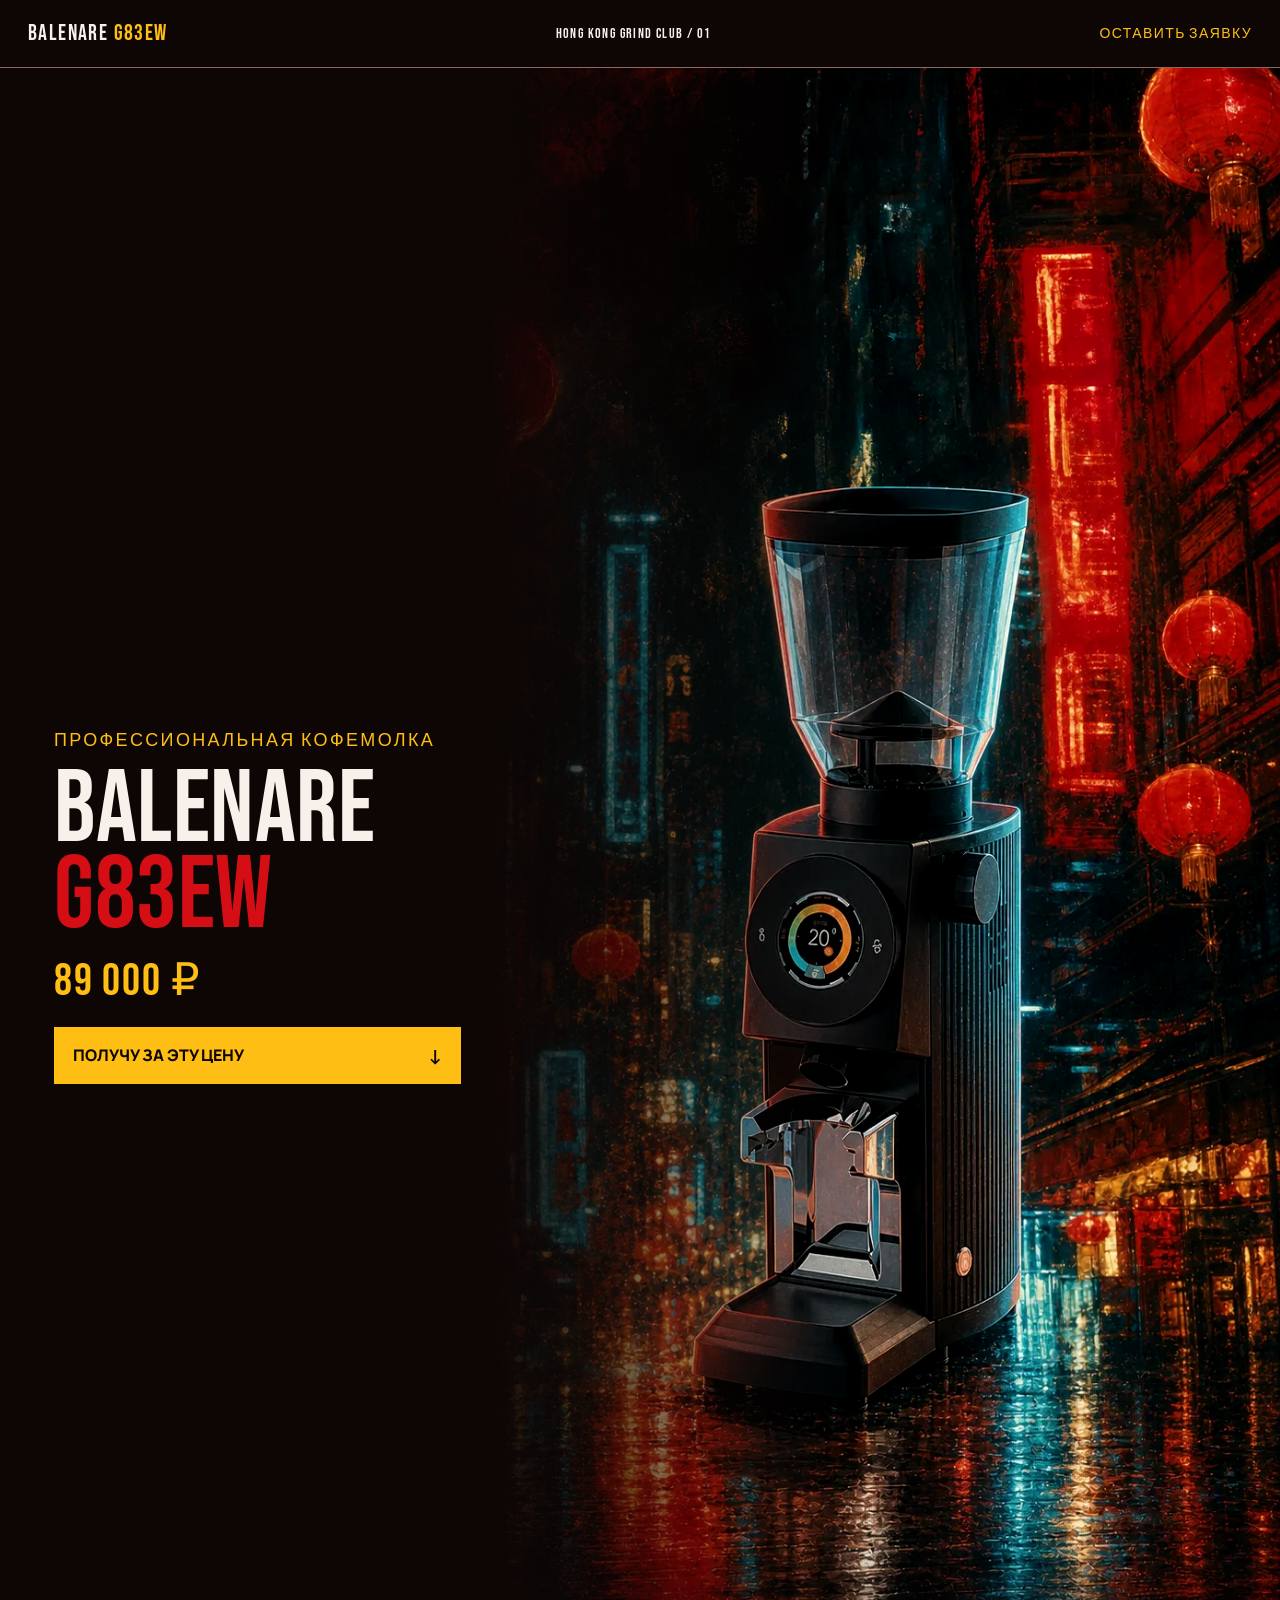
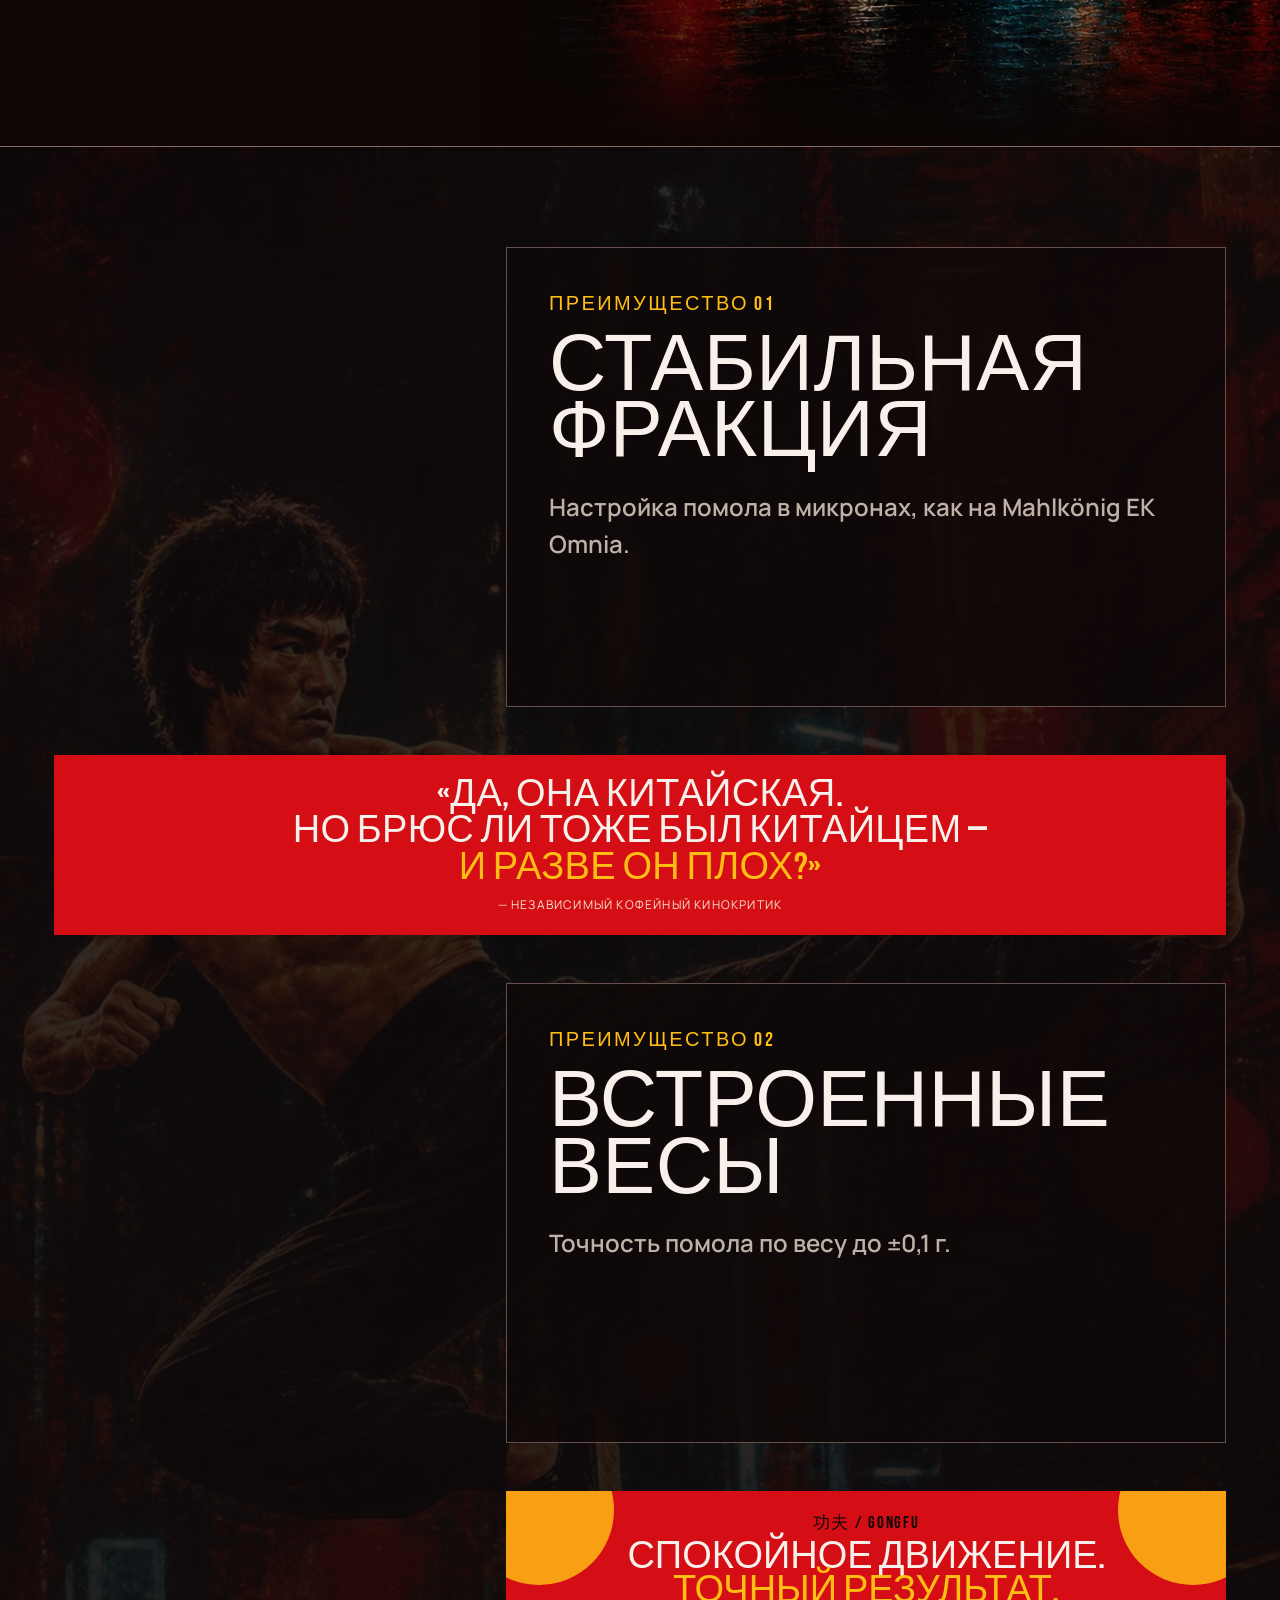
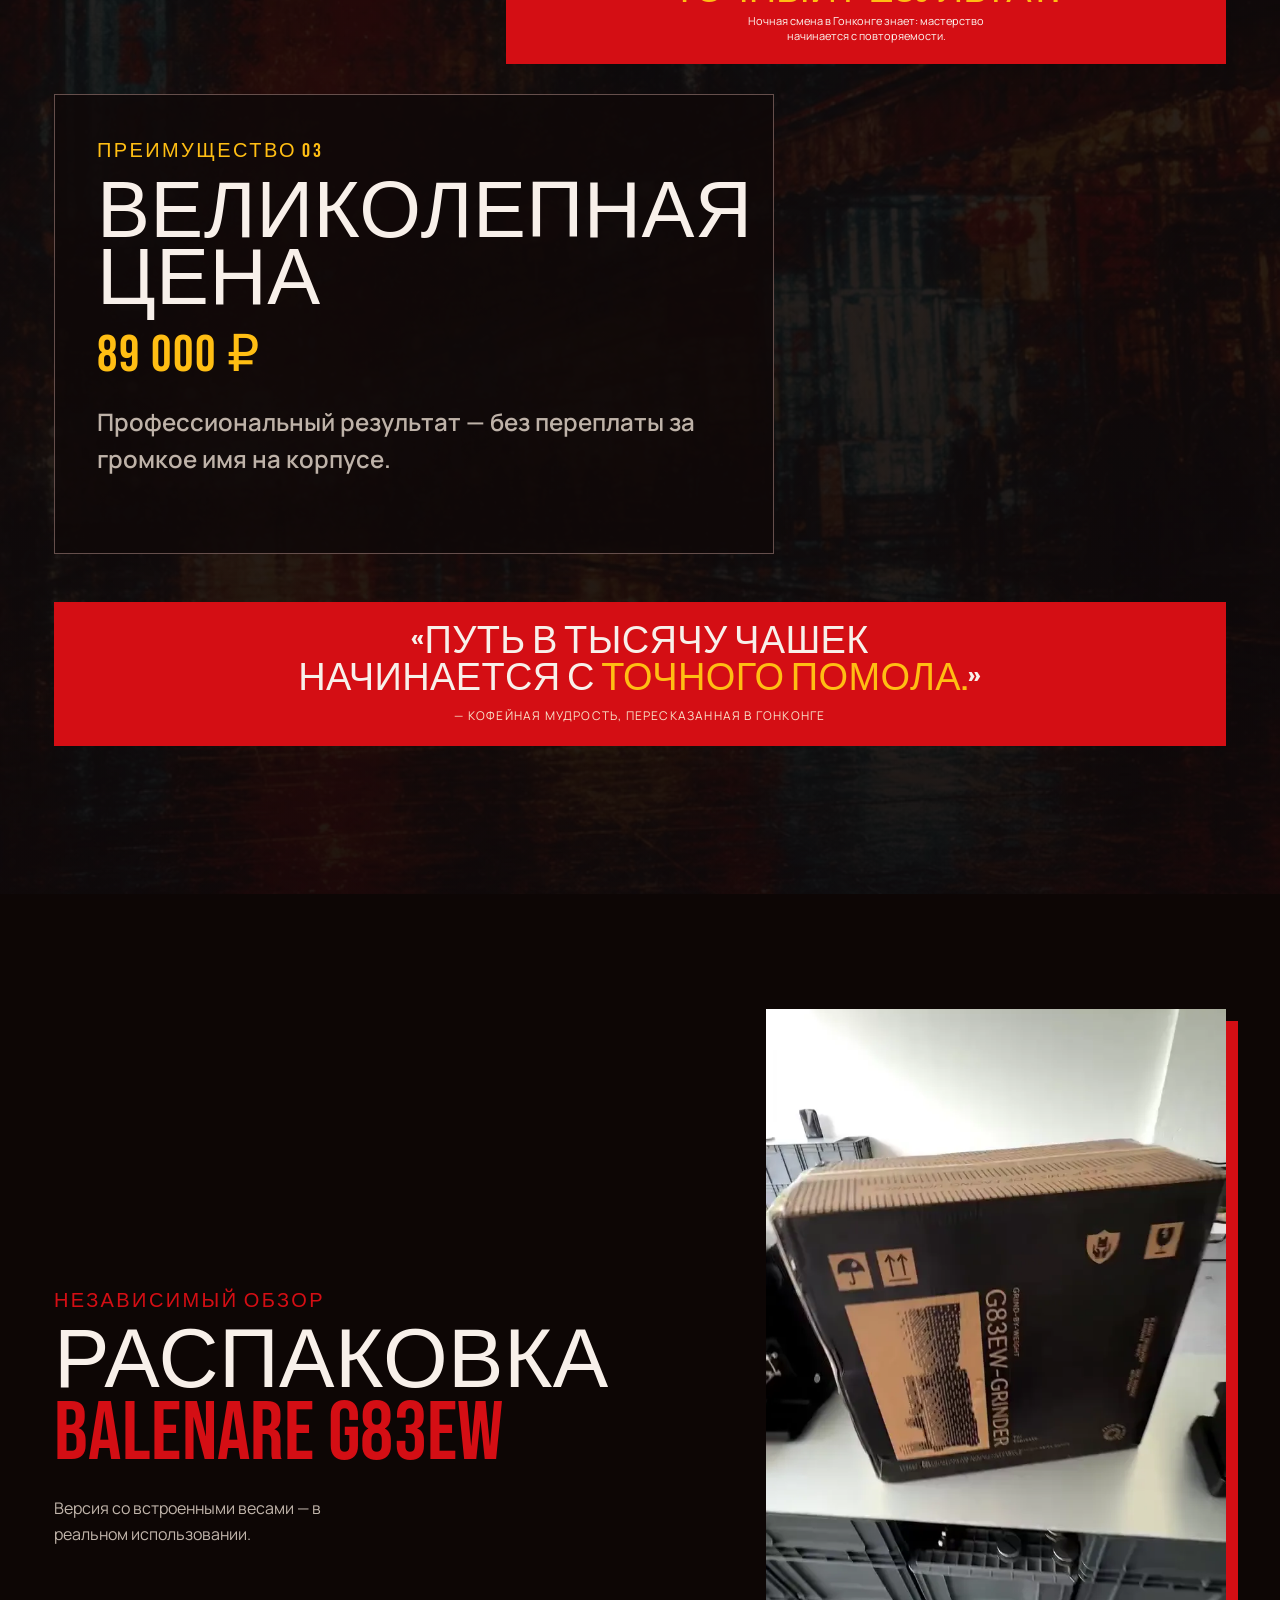
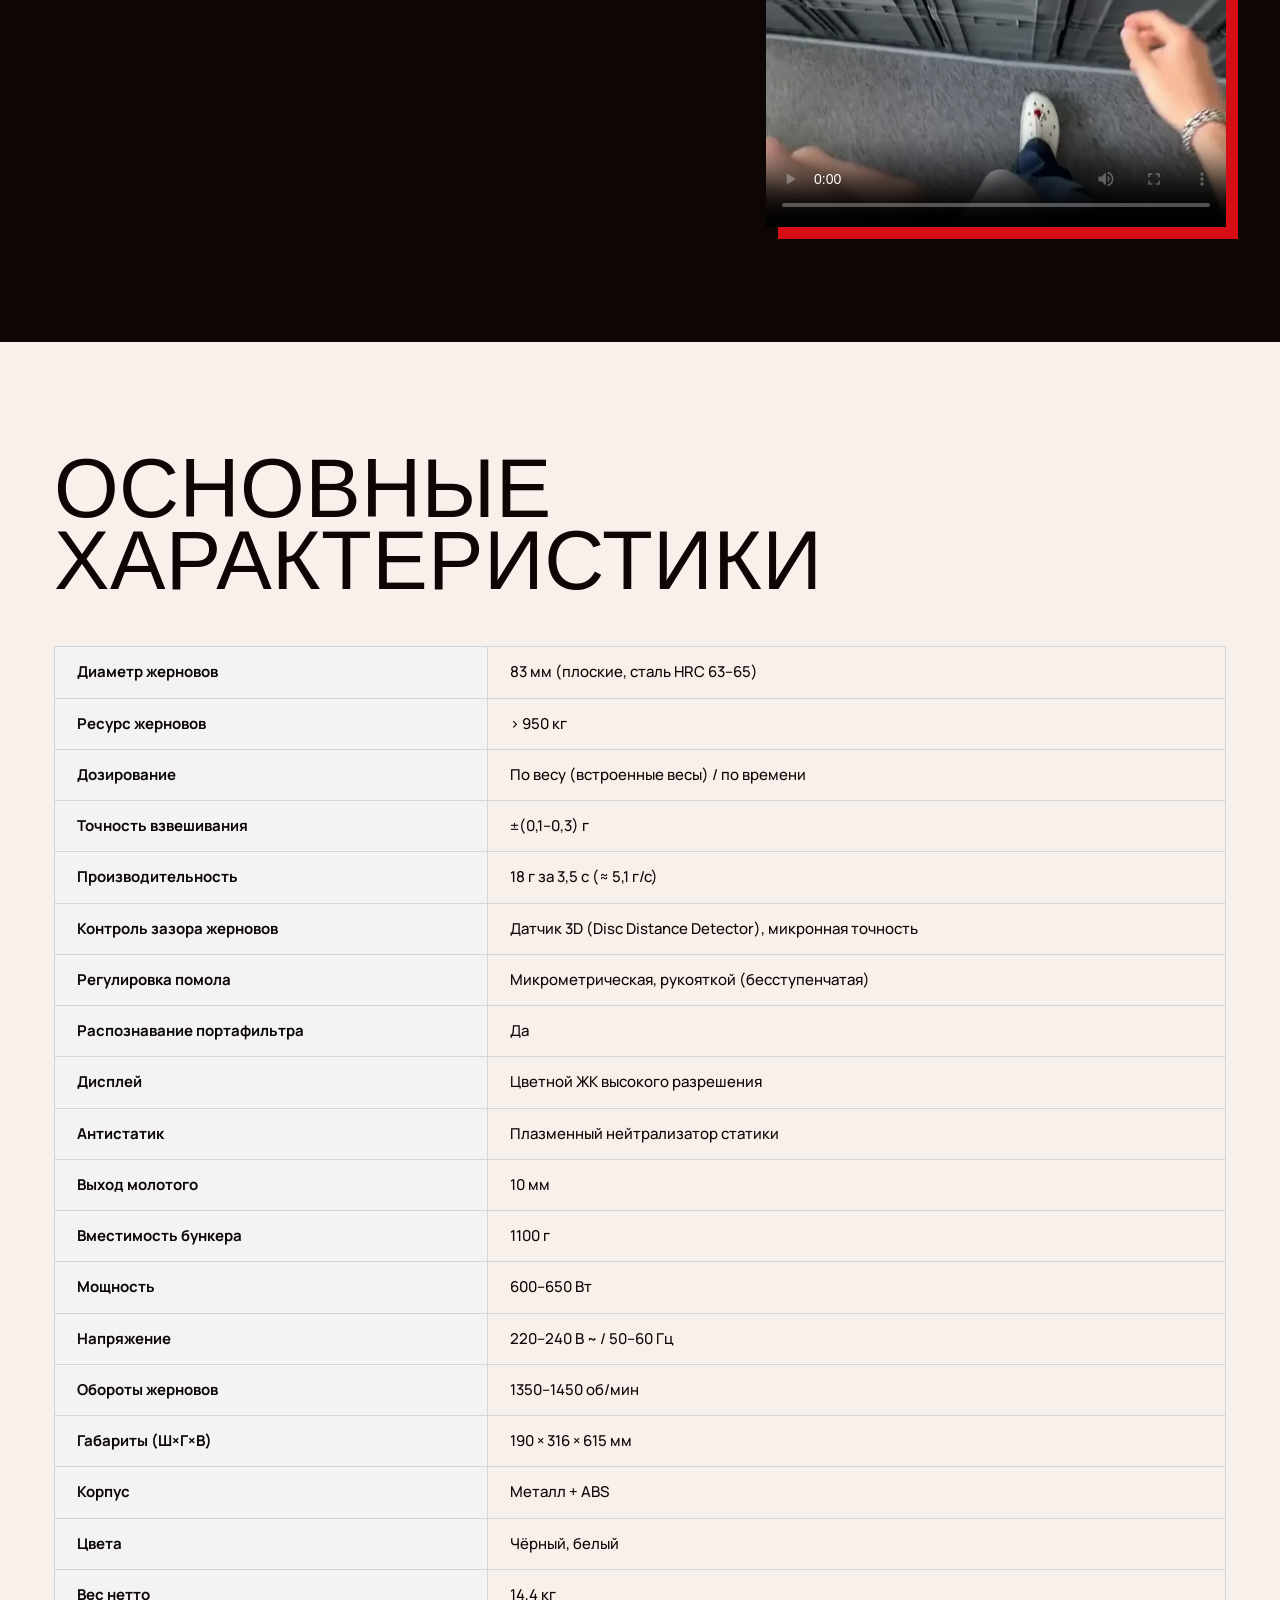
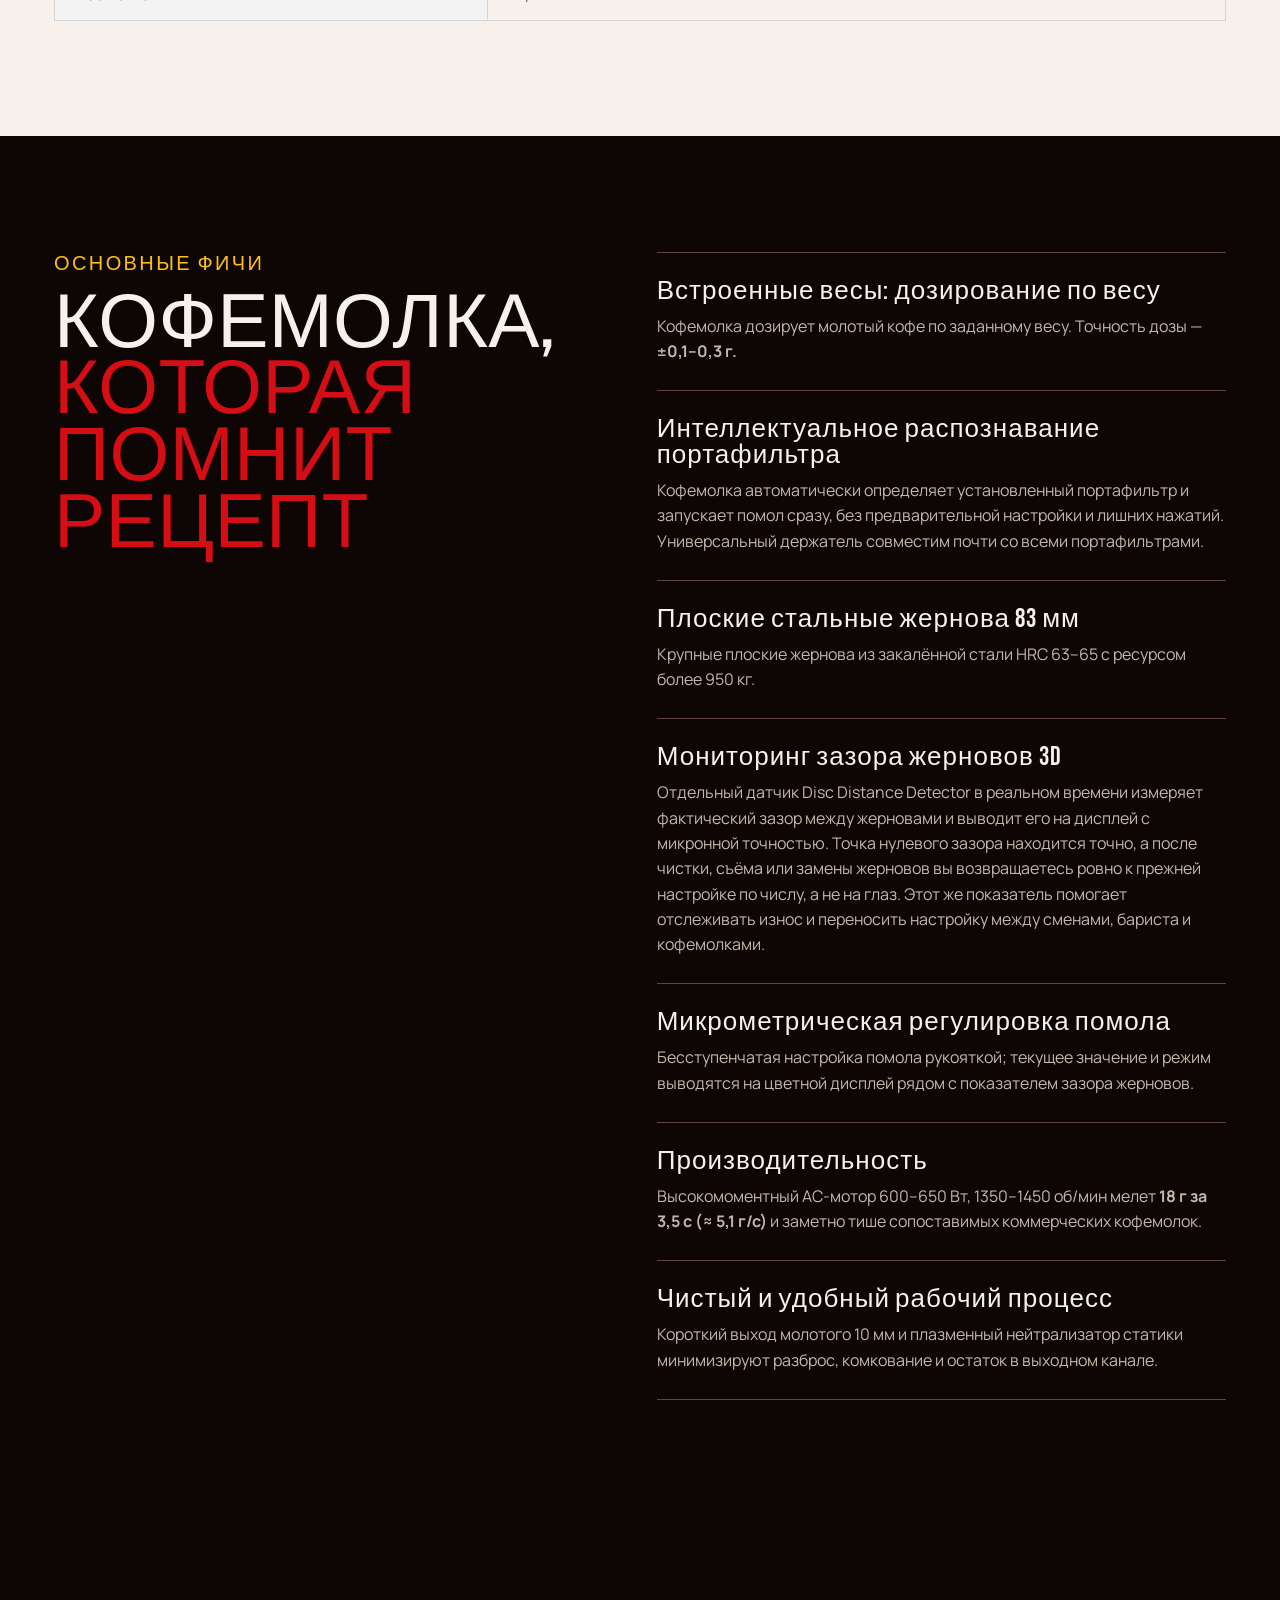
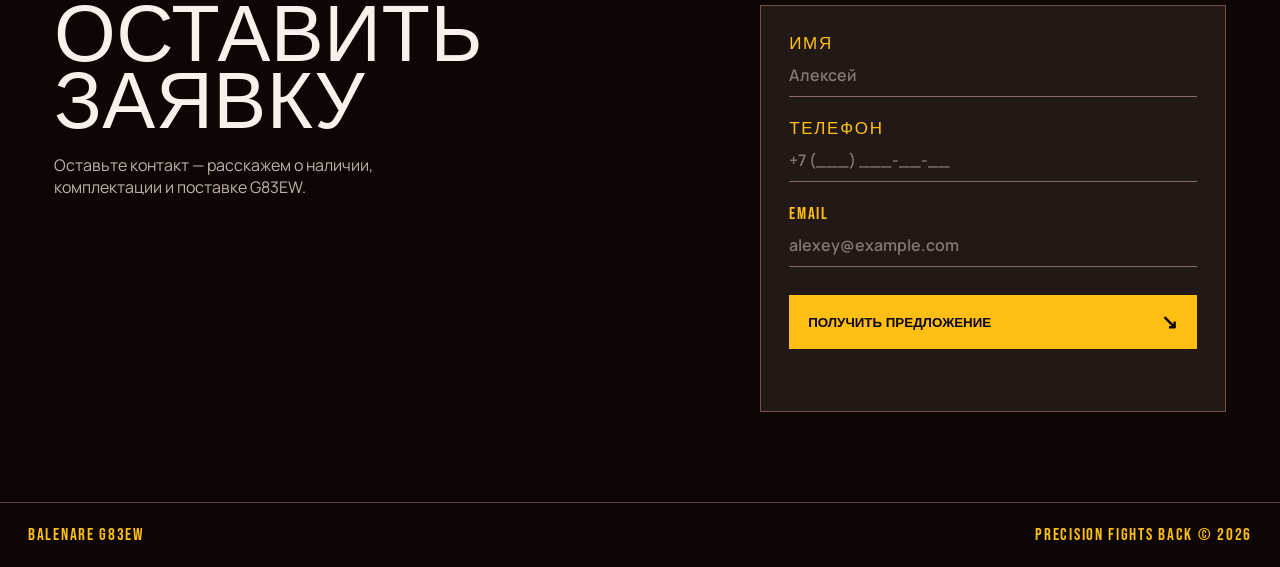
==== index.html @ 59c85901 "Move independent review after benefits" ====
<!doctype html>
<html lang="ru">
  <head>
    <meta charset="UTF-8" />
    <meta name="viewport" content="width=device-width, initial-scale=1.0" />
    <meta name="description" content="FUDOVA G83EW: ответ низкой стабильности помола." />
    <title>FUDOVA G83EW — удар по плохому помолу</title>
    <link rel="preconnect" href="https://omo-oss-image.thefastimg.com" />
    <link rel="stylesheet" href="style.css" />
  </head>
  <body>
    <header class="site-header"><a href="#top" class="logo">BALENARE <span>G83EW</span></a><span>HONG KONG GRIND CLUB / 01</span><a href="#request">ОСТАВИТЬ ЗАЯВКУ</a></header>

    <main id="top">
      <section class="hero">
        <div class="hero-text"><p>ПРОФЕССИОНАЛЬНАЯ КОФЕМОЛКА</p><h1>BALENARE<br /><i>G83EW</i></h1><p class="hero-price">89 000 ₽</p><a class="cta" href="#fight">ПОЛУЧУ ЗА ЭТУ ЦЕНУ <b>↓</b></a></div>
        <div class="hero-image"><img src="assets/hong-kong-grinder-hero-v2.webp" alt="Кофемолка BALENARE G83EW на неоновой улице Гонконга" /></div>
      </section>

      <section class="fight" id="fight" aria-label="Три причины заказать">
        <div class="fight-copy">
          <article class="target"><img class="slide-fighter" src="assets/bruce-kick-cutout.webp" alt="" /><span>ПРЕИМУЩЕСТВО 01</span><h2>СТАБИЛЬНАЯ<br />ФРАКЦИЯ</h2><p>Настройка помола в микронах, как на Mahlkönig EK Omnia.</p></article>
          <aside class="quote fight-quote"><p>«ДА, ОНА КИТАЙСКАЯ.<br />НО БРЮС ЛИ ТОЖЕ БЫЛ КИТАЙЦЕМ —<br /><i>И РАЗВЕ ОН ПЛОХ?»</i></p><span>— НЕЗАВИСИМЫЙ КОФЕЙНЫЙ КИНОКРИТИК</span></aside>
          <article class="target target-weight"><img class="slide-fighter" src="assets/bruce-kick-cutout.webp" alt="" /><span>ПРЕИМУЩЕСТВО 02</span><h2>ВСТРОЕННЫЕ<br />ВЕСЫ</h2><p>Точность помола по весу до ±0,1 г.</p></article>
          <section class="hongkong-interlude" aria-label="Гонконгская интерлюдия"><span>功夫 / GONGFU</span><p>СПОКОЙНОЕ ДВИЖЕНИЕ.<br /><i>ТОЧНЫЙ РЕЗУЛЬТАТ.</i></p><small>Ночная смена в Гонконге знает: мастерство начинается с повторяемости.</small></section>
          <article class="target target-price"><img class="slide-fighter" src="assets/bruce-kick-cutout.webp" alt="" /><span>ПРЕИМУЩЕСТВО 03</span><h2>ВЕЛИКОЛЕПНАЯ<br />ЦЕНА</h2><strong class="target-price-value">89 000 ₽</strong><p>Профессиональный результат — без переплаты за громкое имя на корпусе.</p></article>
          <aside class="quote fight-quote"><p>«ПУТЬ В ТЫСЯЧУ ЧАШЕК<br />НАЧИНАЕТСЯ С <i>ТОЧНОГО ПОМОЛА.</i>»</p><span>— КОФЕЙНАЯ МУДРОСТЬ, ПЕРЕСКАЗАННАЯ В ГОНКОНГЕ</span></aside>
        </div>
      </section>

      <section class="review" aria-label="Независимый обзор">
        <div class="review-copy"><p>НЕЗАВИСИМЫЙ ОБЗОР</p><h2>РАСПАКОВКА<br /><i>BALENARE G83EW</i></h2><span>Версия со встроенными весами — в реальном использовании.</span></div>
        <div class="review-video"><video controls playsinline preload="metadata" poster="assets/balenare-review-poster.webp"><source src="assets/balenare-g83ew-independent-review.mp4" type="video/mp4" />Ваш браузер не поддерживает видео.</video></div>
      </section>

      <section class="spec-gallery" id="specs" aria-label="Основные характеристики BALENARE G83EW">
        <div class="gallery-heading"><h2>ОСНОВНЫЕ ХАРАКТЕРИСТИКИ</h2></div>
        <table class="spec-table">
          <tbody>
            <tr><th>Диаметр жерновов</th><td>83 мм (плоские, сталь HRC 63–65)</td></tr>
            <tr><th>Ресурс жерновов</th><td>&gt; 950 кг</td></tr>
            <tr><th>Дозирование</th><td>По весу (встроенные весы) / по времени</td></tr>
            <tr><th>Точность взвешивания</th><td>±(0,1–0,3) г</td></tr>
            <tr><th>Производительность</th><td>18 г за 3,5 с (≈ 5,1 г/с)</td></tr>
            <tr><th>Контроль зазора жерновов</th><td>Датчик 3D (Disc Distance Detector), микронная точность</td></tr>
            <tr><th>Регулировка помола</th><td>Микрометрическая, рукояткой (бесступенчатая)</td></tr>
            <tr><th>Распознавание портафильтра</th><td>Да</td></tr>
            <tr><th>Дисплей</th><td>Цветной ЖК высокого разрешения</td></tr>
            <tr><th>Антистатик</th><td>Плазменный нейтрализатор статики</td></tr>
            <tr><th>Выход молотого</th><td>10 мм</td></tr>
            <tr><th>Вместимость бункера</th><td>1100 г</td></tr>
            <tr><th>Мощность</th><td>600–650 Вт</td></tr>
            <tr><th>Напряжение</th><td>220–240 В ~ / 50–60 Гц</td></tr>
            <tr><th>Обороты жерновов</th><td>1350–1450 об/мин</td></tr>
            <tr><th>Габариты (Ш×Г×В)</th><td>190 × 316 × 615 мм</td></tr>
            <tr><th>Корпус</th><td>Металл + ABS</td></tr>
            <tr><th>Цвета</th><td>Чёрный, белый</td></tr>
            <tr><th>Вес нетто</th><td>14,4 кг</td></tr>
          </tbody>
        </table>
      </section>

      <section class="features" aria-label="Основные фичи BALENARE G83EW">
        <div class="features-heading"><p>ОСНОВНЫЕ ФИЧИ</p><h2>КОФЕМОЛКА,<br /><i>КОТОРАЯ ПОМНИТ РЕЦЕПТ</i></h2></div>
        <div class="feature-list">
          <article><h3>Встроенные весы: дозирование по весу</h3><p>Кофемолка дозирует молотый кофе по заданному весу. Точность дозы — <b>±0,1–0,3 г.</b></p></article>
          <article><h3>Интеллектуальное распознавание портафильтра</h3><p>Кофемолка автоматически определяет установленный портафильтр и запускает помол сразу, без предварительной настройки и лишних нажатий. Универсальный держатель совместим почти со всеми портафильтрами.</p></article>
          <article><h3>Плоские стальные жернова 83 мм</h3><p>Крупные плоские жернова из закалённой стали HRC 63–65 с ресурсом более 950 кг.</p></article>
          <article><h3>Мониторинг зазора жерновов 3D</h3><p>Отдельный датчик Disc Distance Detector в реальном времени измеряет фактический зазор между жерновами и выводит его на дисплей с микронной точностью. Точка нулевого зазора находится точно, а после чистки, съёма или замены жерновов вы возвращаетесь ровно к прежней настройке по числу, а не на глаз. Этот же показатель помогает отслеживать износ и переносить настройку между сменами, бариста и кофемолками.</p></article>
          <article><h3>Микрометрическая регулировка помола</h3><p>Бесступенчатая настройка помола рукояткой; текущее значение и режим выводятся на цветной дисплей рядом с показателем зазора жерновов.</p></article>
          <article><h3>Производительность</h3><p>Высокомоментный AC-мотор 600–650 Вт, 1350–1450 об/мин мелет <b>18 г за 3,5 с (≈ 5,1 г/с)</b> и заметно тише сопоставимых коммерческих кофемолок.</p></article>
          <article><h3>Чистый и удобный рабочий процесс</h3><p>Короткий выход молотого 10 мм и плазменный нейтрализатор статики минимизируют разброс, комкование и остаток в выходном канале.</p></article>
        </div>
      </section>


      <section class="request" id="request"><div><h2>ОСТАВИТЬ<br />ЗАЯВКУ</h2><p>Оставьте контакт — расскажем о наличии, комплектации и поставке G83EW.</p></div><form id="lead-form"><label>ИМЯ<input name="name" autocomplete="name" required placeholder="Алексей" /></label><label>ТЕЛЕФОН<input name="phone" type="tel" autocomplete="tel" required placeholder="+7 (___) ___-__-__" /></label><label>EMAIL<input name="email" type="email" autocomplete="email" required placeholder="alexey@example.com" /></label><button class="cta" type="submit">ПОЛУЧИТЬ ПРЕДЛОЖЕНИЕ <b>↘</b></button><p class="form-status" aria-live="polite"></p></form></section>
    </main>
    <footer><span>BALENARE G83EW</span><span>PRECISION FIGHTS BACK © 2026</span></footer>
    <script src="script.js"></script>
  </body>
</html>
---- style.css ----
@import url('https://fonts.googleapis.com/css2?family=Bebas+Neue&family=Manrope:wght@400;500;600;700;800&display=swap');

:root { --ink:oklch(.13 .015 30); --red:oklch(.55 .22 28); --gold:oklch(.84 .17 83); --cyan:oklch(.78 .14 207); --paper:oklch(.96 .012 63); --muted:oklch(.43 .025 34); --max:1280px; } * { box-sizing:border-box; } html { scroll-behavior:smooth; } body { margin:0; overflow-x:clip; background:var(--ink); color:var(--paper); font-family:Manrope,Arial,sans-serif; } a { color:inherit; text-decoration:none; }.site-header { position:relative; z-index:5; max-width:var(--max); height:68px; margin:auto; padding:0 28px; display:flex; align-items:center; justify-content:space-between; border-bottom:1px solid oklch(.55 .04 30); font:14px "Bebas Neue",sans-serif; letter-spacing:.1em; }.logo { color:var(--paper); font-size:22px; }.logo span { color:var(--gold); }.site-header>a:last-child { color:var(--gold); }
.hero { max-width:var(--max); min-height:655px; margin:auto; display:grid; grid-template-columns:.78fr 1.22fr; border-bottom:1px solid oklch(.55 .04 30); }.hero-text { position:relative; z-index:2; padding:110px 25px 90px 54px; }.hero-text>p:first-child,.eyebrow { margin:0 0 17px; color:var(--gold); font:18px "Bebas Neue",sans-serif; letter-spacing:.13em; }.hero h1,.fight h2,.reveal h2,.request h2 { margin:0; font:clamp(60px,7vw,104px)/.84 "Bebas Neue",Impact,sans-serif; letter-spacing:.005em; text-wrap:balance; }.hero h1 i,.reveal h2 i { color:var(--red); font-style:normal; }.lead { max-width:39ch; margin:28px 0 35px; color:oklch(.85 .018 63); line-height:1.65; }.cta { display:inline-flex; align-items:center; justify-content:space-between; gap:20px; padding:14px 18px; border:1px solid var(--gold); background:var(--gold); color:var(--ink); font-weight:800; transition:transform .2s ease,background .2s ease; }.cta:hover { transform:translateY(-3px); background:var(--paper); }.cta b { font-size:20px; }.hero-image { position:relative; overflow:hidden; min-height:590px; }.hero-image:after { content:""; position:absolute; inset:0; background:linear-gradient(90deg,var(--ink),transparent 36%),linear-gradient(0deg,var(--ink),transparent 25%); pointer-events:none; }.hero-image img { width:100%; height:100%; object-fit:cover; object-position:center 28%; filter:saturate(.85) contrast(1.08); }.stamp { position:absolute; right:26px; bottom:27px; z-index:1; padding:9px 11px; border:1px solid var(--gold); color:var(--gold); font:21px/.9 "Bebas Neue",sans-serif; letter-spacing:.08em; }
.fight { position:relative; max-width:var(--max); margin:auto; min-height:3520px; background:var(--ink); }.fighter-stage { position:sticky; top:0; height:100vh; overflow:hidden; opacity:.52; }.fighter-stage:after { content:""; position:absolute; inset:0; background:linear-gradient(90deg,var(--ink) 0%,transparent 55%),linear-gradient(0deg,var(--ink),transparent 60%); }.fighter-stage img { width:100%; height:100%; object-fit:cover; object-position:center 21%; filter:saturate(.62) contrast(1.2); }.kick-overlay { position:fixed; z-index:9; inset:0; overflow:hidden; pointer-events:none; opacity:0; transition:opacity .08s linear; }.kick-overlay img { position:absolute; top:0; left:0; width:min(920px,82vw); height:auto; transform:translate3d(var(--kick-x,-150vw),var(--kick-y,-120px),0) rotate(-7deg); transform-origin:center; filter:drop-shadow(0 22px 17px rgb(0 0 0 / .45)); will-change:transform; }.fight-copy { position:absolute; z-index:2; top:0; left:0; right:0; padding:120px 54px; }.fight-copy>.eyebrow { margin-bottom:145px; }.target { width:min(670px,72%); min-height:620px; margin:0 0 190px auto; padding:31px 30px 34px; border:1px solid oklch(.6 .04 30 / .64); background:oklch(.13 .015 30 / .84); transition:opacity .22s ease,transform .36s cubic-bezier(.22,1,.36,1),filter .36s ease,border-color .2s ease,outline-color .2s ease; }.target:nth-of-type(3) { margin-left:0; margin-right:auto; }.target span { display:inline-block; margin-bottom:18px; color:var(--gold); font:20px "Bebas Neue",sans-serif; letter-spacing:.12em; }.target h2 { font-size:clamp(52px,6.2vw,86px); color:var(--paper); }.target p { max-width:43ch; margin:21px 0 0; color:oklch(.77 .02 63); line-height:1.55; }.target.active { border-color:var(--red); outline:3px solid var(--red); outline-offset:9px; }.target.hit { opacity:0; transform:translateX(42vw) rotate(8deg) scale(.9); filter:blur(4px); }.target:nth-of-type(3).hit { transform:translateX(-42vw) rotate(-8deg) scale(.9); }.target-price h2 { color:var(--red); }
.reveal { max-width:var(--max); min-height:700px; margin:auto; display:grid; grid-template-columns:1fr 1fr; background:var(--paper); color:var(--ink); }.reveal-copy { padding:100px 54px; }.reveal .eyebrow { color:var(--red); }.reveal h2 { font-size:clamp(60px,7vw,100px); }.reveal-copy>p:not(.eyebrow) { max-width:38ch; margin:26px 0; color:var(--muted); }.reveal dl { max-width:440px; margin:50px 0 0; }.reveal dl div { display:flex; justify-content:space-between; padding:12px 0; border-top:1px solid oklch(.65 .04 45); font:22px "Bebas Neue",sans-serif; letter-spacing:.06em; }.reveal dt { color:var(--muted); }.reveal dd { margin:0; }.grinder-reveal { position:relative; display:flex; align-items:center; justify-content:center; overflow:hidden; background:var(--cyan); }.grinder-reveal:before { content:""; position:absolute; width:78%; aspect-ratio:1; border-radius:50%; background:var(--red); }.grinder-reveal img { position:relative; width:85%; height:85%; object-fit:contain; mix-blend-mode:multiply; }.grinder-reveal span { position:absolute; right:25px; bottom:24px; color:var(--ink); font:18px "Bebas Neue",sans-serif; letter-spacing:.1em; }
.quote { max-width:var(--max); margin:auto; padding:125px 54px; background:var(--red); text-align:center; }.quote p { margin:0; font:clamp(35px,5vw,72px)/.96 "Bebas Neue",sans-serif; letter-spacing:.01em; }.quote i { color:var(--gold); font-style:normal; }.quote span { display:block; margin-top:25px; color:oklch(.93 .04 73); font-size:12px; letter-spacing:.1em; }.request { max-width:var(--max); margin:auto; padding:90px 54px; display:grid; grid-template-columns:1fr .75fr; gap:85px; background:var(--ink); }.request h2 { font-size:clamp(52px,6.2vw,88px); }.request>div>p:not(.eyebrow) { max-width:37ch; color:oklch(.77 .02 63); }.request form { align-self:center; padding:28px; background:oklch(.22 .018 30); border:1px solid oklch(.47 .05 30); }.request label { display:block; margin-bottom:22px; color:var(--gold); font:17px "Bebas Neue",sans-serif; letter-spacing:.1em; }.request input { display:block; width:100%; padding:10px 0; border:0; border-bottom:1px solid oklch(.55 .04 30); outline:0; background:transparent; color:var(--paper); font:600 16px Manrope,sans-serif; }.request input::placeholder { color:oklch(.58 .02 60); }.request .cta { width:100%; margin-top:6px; }.form-status { min-height:1.5em; margin:14px 0 0; color:var(--paper); font-size:13px; } footer { max-width:var(--max); margin:auto; padding:22px 28px; display:flex; justify-content:space-between; background:var(--ink); color:var(--gold); border-top:1px solid oklch(.4 .04 30); font:17px "Bebas Neue",sans-serif; letter-spacing:.1em; }
@media (max-width:760px) { .site-header { height:56px; padding:0 18px; font-size:12px; }.site-header span:not(.logo span) { display:none; }.logo { font-size:19px; }.hero,.reveal,.request { grid-template-columns:1fr; }.hero-text { padding:64px 24px 44px; }.hero h1 { font-size:clamp(58px,16vw,76px); }.hero-image { min-height:390px; }.fighter-stage { position:absolute; inset:0; height:100%; }.fight { min-height:3000px; }.fight-copy { padding:68px 20px; }.fight-copy>.eyebrow { margin-bottom:62px; font-size:16px; }.target,.target:nth-of-type(3) { width:100%; min-height:68svh; margin:0 0 185px; padding:28px 20px 34px; }.target h2 { font-size:clamp(46px,14vw,66px); line-height:.87; }.target p { max-width:30ch; font-size:14px; }.target.active { outline-width:2px; outline-offset:6px; }.target.hit,.target:nth-of-type(3).hit { transform:translateX(115vw) rotate(8deg); }.kick-overlay img { width:150vw; }.reveal-copy,.request { padding:70px 24px; }.grinder-reveal { min-height:460px; }.quote { padding:80px 24px; }.request { gap:40px; } footer { flex-direction:column; gap:8px; } } @media (prefers-reduced-motion:reduce) { html { scroll-behavior:auto; }.kick-overlay { display:none; }.target { transition:none; }.target.hit,.target:nth-of-type(3).hit { opacity:1; transform:none; filter:none; } }
html, body { overflow-x:clip; }
.fight { overflow-x:clip; }
.fight { min-height:0; height:auto; padding:100px 54px; background:linear-gradient(rgb(15 8 9 / .82),rgb(15 8 9 / .92)),url('assets/hong-kong-kick.webp') center/cover; }
.fight-scene,.fighter-stage,.kick-overlay { display:none; }
.fight .fight-copy { position:static; padding:0; }
.fight .fight-copy>.eyebrow { margin:0 0 62px; }
.fight .target,.fight .target:nth-of-type(3) { position:relative; width:min(720px,100%); min-height:460px; margin:0 0 48px auto; padding:44px 42px; overflow:hidden; transform:none; opacity:1; filter:none; background:rgb(15 8 9 / .88); }
.fight .target:nth-of-type(3) { margin-right:auto; margin-left:0; }
.fight-quote { margin:0 0 48px; }
.fight .quote.fight-quote { padding:22px 36px; }
.fight .quote.fight-quote p { font-size:clamp(26px,3vw,38px); }
.fight .quote.fight-quote span { margin-top:10px; }
.slide-fighter { position:absolute; z-index:0; right:3%; bottom:-12%; width:min(560px,66vw); filter:drop-shadow(0 18px 12px rgb(0 0 0 / .45)); transform:translateY(var(--flight-y,0)) rotate(83deg); pointer-events:none; will-change:transform; }
.hongkong-interlude { position:relative; overflow:hidden; width:min(720px,100%); margin:0 0 30px auto; padding:20px 32px; background:var(--red); text-align:center; }.hongkong-interlude:before,.hongkong-interlude:after { content:""; position:absolute; top:-56px; width:150px; aspect-ratio:1; border-radius:50%; background:var(--gold); opacity:.82; }.hongkong-interlude:before { left:-42px; }.hongkong-interlude:after { right:-42px; }.hongkong-interlude span,.hongkong-interlude p,.hongkong-interlude small { position:relative; z-index:1; }.hongkong-interlude span { color:var(--ink); font:17px "Bebas Neue",sans-serif; letter-spacing:.1em; }.hongkong-interlude p { margin:6px 0; font:clamp(28px,3vw,38px)/.9 "Bebas Neue",sans-serif; }.hongkong-interlude i { color:var(--gold); font-style:normal; }.hongkong-interlude small { display:block; max-width:38ch; margin:auto; color:oklch(.98 .01 70); line-height:1.35; font-size:11px; }
.target>*:not(.slide-fighter) { position:relative; z-index:1; }
.target h2,.target p,.target span { transition:transform .18s ease,filter .18s ease; }
.fight .target p { font-size:24px; font-weight:600; }
.target-price-value { display:block; margin-top:16px; color:var(--gold); font:clamp(34px,4vw,54px)/1 "Bebas Neue",sans-serif; letter-spacing:.04em; }
.target-price h2 { color:var(--paper); }
/* One pinned fight scene keeps the phrase and the kick on the same screen. */
.fight { min-height:0; height:420vh; }
.fight-scene { position:sticky; top:0; height:100svh; overflow:hidden; }
.fight-scene .fighter-stage { position:absolute; inset:0; height:100%; }
.fight-scene .fight-copy { position:absolute; inset:0; z-index:2; padding:0 54px; }
.fight-scene .fight-copy>.eyebrow { position:absolute; top:12svh; left:54px; margin:0; }
.fight-scene .target,
.fight-scene .target:nth-of-type(3) { position:absolute; top:50%; right:54px; width:min(670px,72%); min-height:0; margin:0; transform:translate3d(var(--target-x,0),-50%,0); opacity:var(--target-opacity,0); filter:none; pointer-events:none; transition:opacity .08s linear,border-color .12s linear,outline-color .12s linear; will-change:transform; }
.fight-scene .target:nth-of-type(3) { right:auto; left:54px; }
.fight-scene .target.current { pointer-events:auto; }
.fight-scene .target.hit,
.fight-scene .target:nth-of-type(3).hit { transform:translate3d(var(--target-x,0),-50%,0); filter:none; }
@media (max-width:760px) {
  .fight { padding:72px 20px; background-position:center; }
  .fight .fight-copy>.eyebrow { margin-bottom:38px; }
  .fight .target,.fight .target:nth-of-type(3) { width:100%; min-height:440px; margin-bottom:30px; padding:30px 22px; }
  .slide-fighter { right:-6%; bottom:-8%; width:106vw; }
  .hongkong-interlude { width:100%; margin-bottom:22px; padding:18px 18px; }
  .fight .quote.fight-quote { padding:18px 18px; }
  .fight .quote.fight-quote p { font-size:clamp(24px,7vw,30px); }
  .fight .target p { font-size:18px; }
  .target-price-value { margin-top:12px; font-size:38px; }
  .fight .target-weight p { max-width:none; white-space:nowrap; font-size:16px; letter-spacing:-.06em; }
  .target-price h2 { font-size:clamp(40px,12vw,56px); }
  .target,
  .target:nth-of-type(3) {
    display:flex;
    flex-direction:column;
    justify-content:center;
    min-height:82svh;
  }

  .fight { height:400svh; }
  .fight-scene .fight-copy { padding:0 20px; }
  .fight-scene .fight-copy>.eyebrow { top:8svh; left:20px; }
  .fight-scene .target,
  .fight-scene .target:nth-of-type(3) { top:50%; right:20px; left:20px; width:auto; min-height:68svh; }

  .target.hit,
  .target:nth-of-type(3).hit {
    transition-duration:.12s;
  }

}
.fight { height:auto; }
@media (max-width:760px) { .fight { height:auto; } }

/* Compact product-first hero and specification gallery. */
.hero {
  min-height:calc(100svh - 68px);
  grid-template-columns:minmax(340px,.76fr) minmax(0,1.24fr);
}
.hero-text {
  display:flex;
  min-height:calc(100svh - 68px);
  flex-direction:column;
  justify-content:center;
  padding-block:72px;
}
.hero h1 { font-size:clamp(74px,8vw,110px); }
.hero h1 { color:var(--paper); }
.hero h1 i { color:var(--red); }
.hero-price { margin:20px 0 22px; color:var(--gold); font:clamp(32px,3.5vw,52px)/1 "Bebas Neue",sans-serif; letter-spacing:.04em; }
.hero-image { min-height:0; }
.hero-image:after { background:linear-gradient(90deg,var(--ink),transparent 46%),linear-gradient(0deg,var(--ink),transparent 12%); }

.spec-gallery {
  max-width:var(--max);
  margin:auto;
  padding:clamp(68px,9vw,130px) 54px;
  background:var(--paper);
  color:var(--ink);
}
.gallery-heading { display:flex; align-items:end; justify-content:space-between; gap:28px; margin-bottom:46px; }
.gallery-heading p,.review-copy>p { margin:0 0 14px; color:var(--red); font:20px "Bebas Neue",sans-serif; letter-spacing:.12em; }
.gallery-heading h2,.review h2 { margin:0; font:clamp(52px,6.5vw,94px)/.86 "Bebas Neue",Impact,sans-serif; letter-spacing:.005em; text-wrap:balance; }
.gallery-heading h2 i,.review h2 i { color:var(--red); font-style:normal; }
.spec-table { width:100%; border-collapse:collapse; color:var(--ink); font-size:15px; text-align:left; }
.spec-table th,.spec-table td { padding:15px 22px; border:1px solid #d5d5d5; vertical-align:top; line-height:1.35; }
.spec-table th { width:37%; background:#f3f3f3; font-weight:700; }
.spec-table td { font-weight:500; }

.features { max-width:var(--max); margin:auto; padding:clamp(70px,9vw,130px) 54px; display:grid; grid-template-columns:.7fr 1.3fr; gap:clamp(36px,8vw,120px); background:var(--ink); color:var(--paper); }
.features-heading>p { margin:0 0 15px; color:var(--gold); font:20px "Bebas Neue",sans-serif; letter-spacing:.12em; }
.features-heading h2 { margin:0; font:clamp(52px,6vw,88px)/.87 "Bebas Neue",Impact,sans-serif; letter-spacing:.005em; text-wrap:balance; }
.features-heading i { color:var(--red); font-style:normal; }
.feature-list { display:grid; gap:0; border-top:1px solid oklch(.42 .04 30); }
.feature-list article { padding:26px 0; border-bottom:1px solid oklch(.42 .04 30); }
.feature-list h3 { margin:0 0 9px; font:26px/1 "Bebas Neue",sans-serif; letter-spacing:.04em; }
.feature-list p { max-width:64ch; margin:0; color:oklch(.79 .02 63); line-height:1.58; }

.review { max-width:var(--max); margin:auto; padding:clamp(68px,9vw,130px) 54px; display:grid; grid-template-columns:.82fr 1.18fr; gap:clamp(34px,7vw,100px); align-items:center; background:var(--ink); }
.review-copy span { display:block; max-width:30ch; margin-top:26px; color:oklch(.78 .02 63); line-height:1.6; }
.review-video { width:min(100%,460px); justify-self:end; overflow:hidden; background:#000; box-shadow:12px 12px 0 var(--red); }
.review-video video { display:block; width:100%; aspect-ratio:9/16; background:#000; }

@media (max-width:760px) {
  .hero { position:relative; display:block; min-height:calc(100svh - 56px); }
  .hero-image { position:absolute; inset:0; min-height:0; }
  .hero-image img { object-position:62% center; }
  .hero-image:after { background:linear-gradient(90deg,rgb(15 8 9 / .95) 0%,rgb(15 8 9 / .66) 45%,transparent 100%),linear-gradient(0deg,rgb(15 8 9 / .92) 0%,transparent 52%); }
  .hero-text { position:relative; z-index:1; min-height:calc(100svh - 56px); padding:0 24px 56px; justify-content:flex-end; }
  .hero h1 { font-size:clamp(62px,17vw,82px); line-height:.87; }
  .hero-text>p:first-child { margin-bottom:12px; font-size:16px; }
  .spec-gallery,.review { padding:72px 20px; }
  .gallery-heading { display:block; margin-bottom:30px; }
  .gallery-heading h2 { font-size:clamp(46px,13vw,64px); }
  .spec-table { font-size:14px; }
  .spec-table,.spec-table tbody,.spec-table tr,.spec-table th,.spec-table td { display:block; width:100%; }
  .spec-table tr { border:1px solid #d5d5d5; border-bottom:0; }
  .spec-table tr:last-child { border-bottom:1px solid #d5d5d5; }
  .spec-table th,.spec-table td { border:0; padding:11px 14px; }
  .spec-table th { background:#eeeeee; }
  .spec-table td { font-weight:600; }
  .review { grid-template-columns:1fr; gap:38px; }
  .review-video { width:min(100%,390px); justify-self:center; box-shadow:8px 8px 0 var(--red); }
  .features { grid-template-columns:1fr; gap:42px; padding:72px 20px; }
  .features-heading h2 { font-size:clamp(48px,13vw,66px); }
  .feature-list article { padding:22px 0; }
  .feature-list h3 { font-size:24px; }
}

@media (prefers-reduced-motion:reduce) {
  .slide-fighter { transition:none; }
}
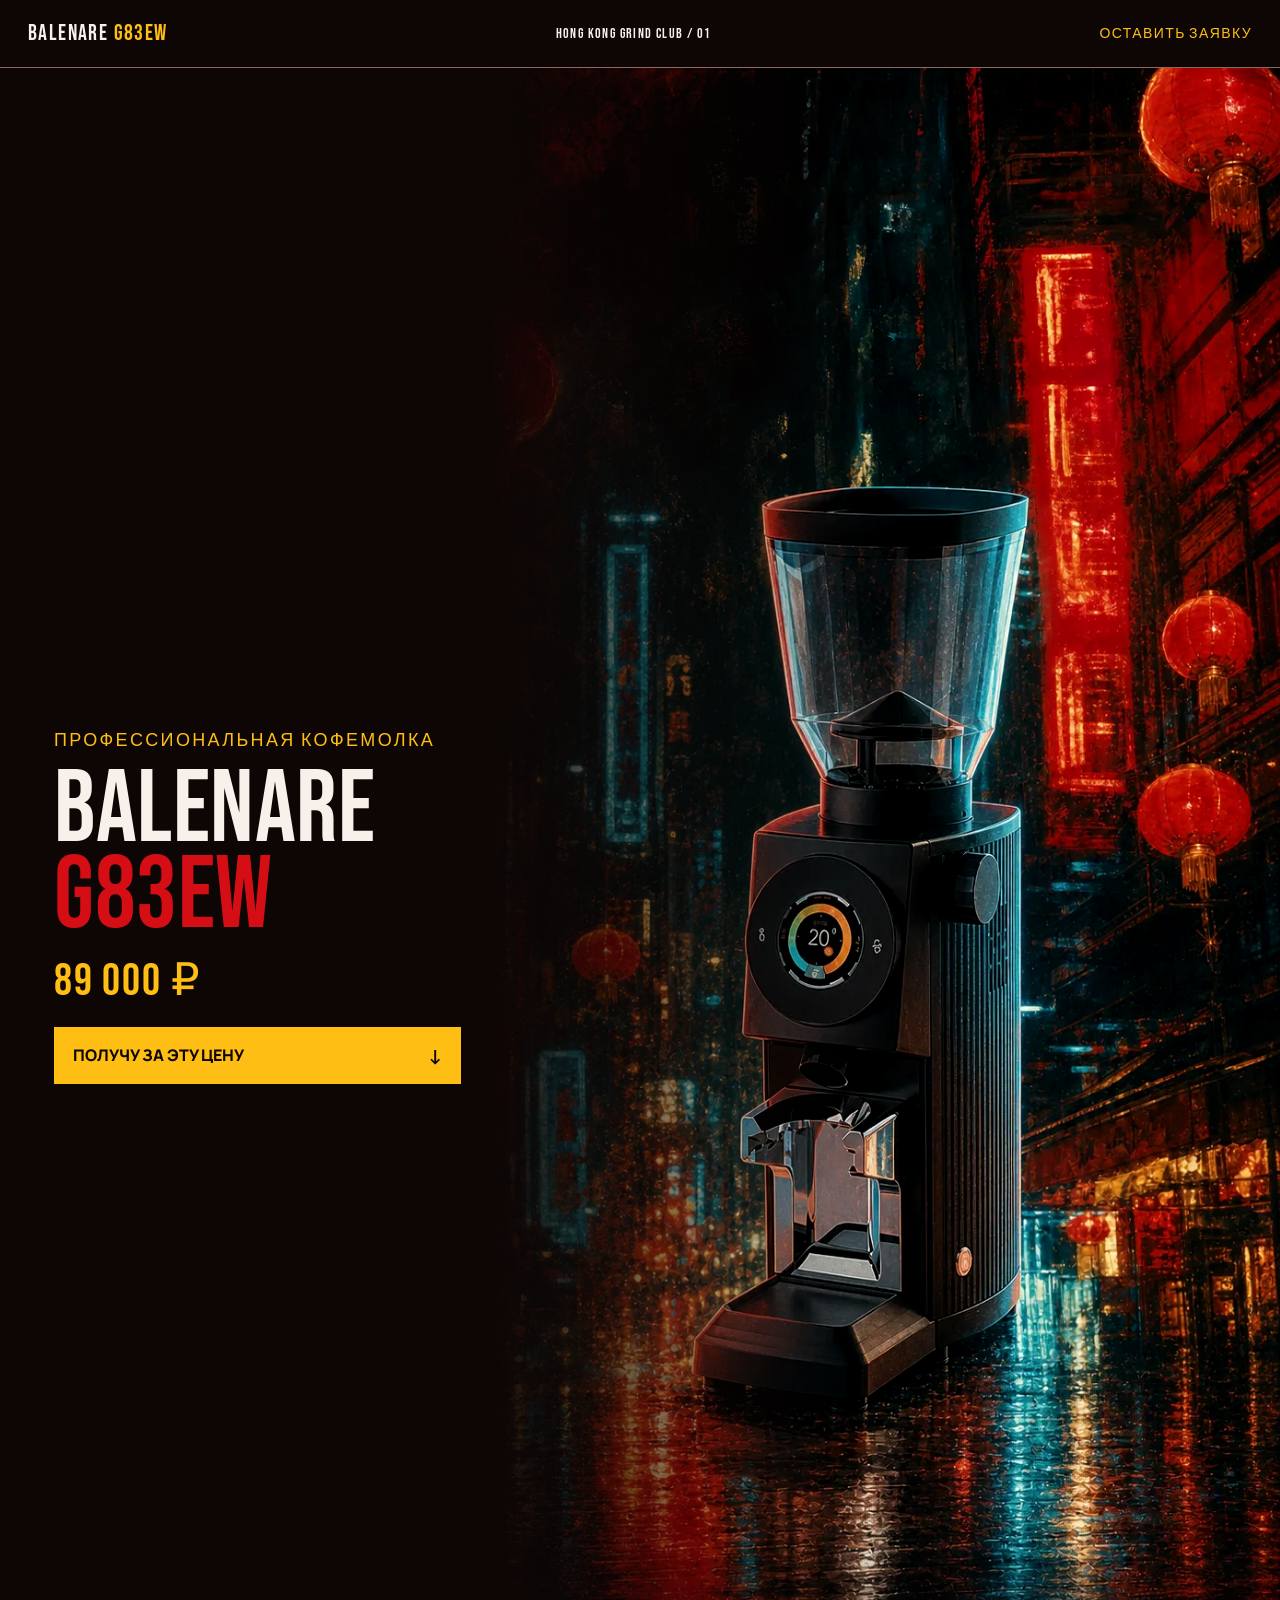
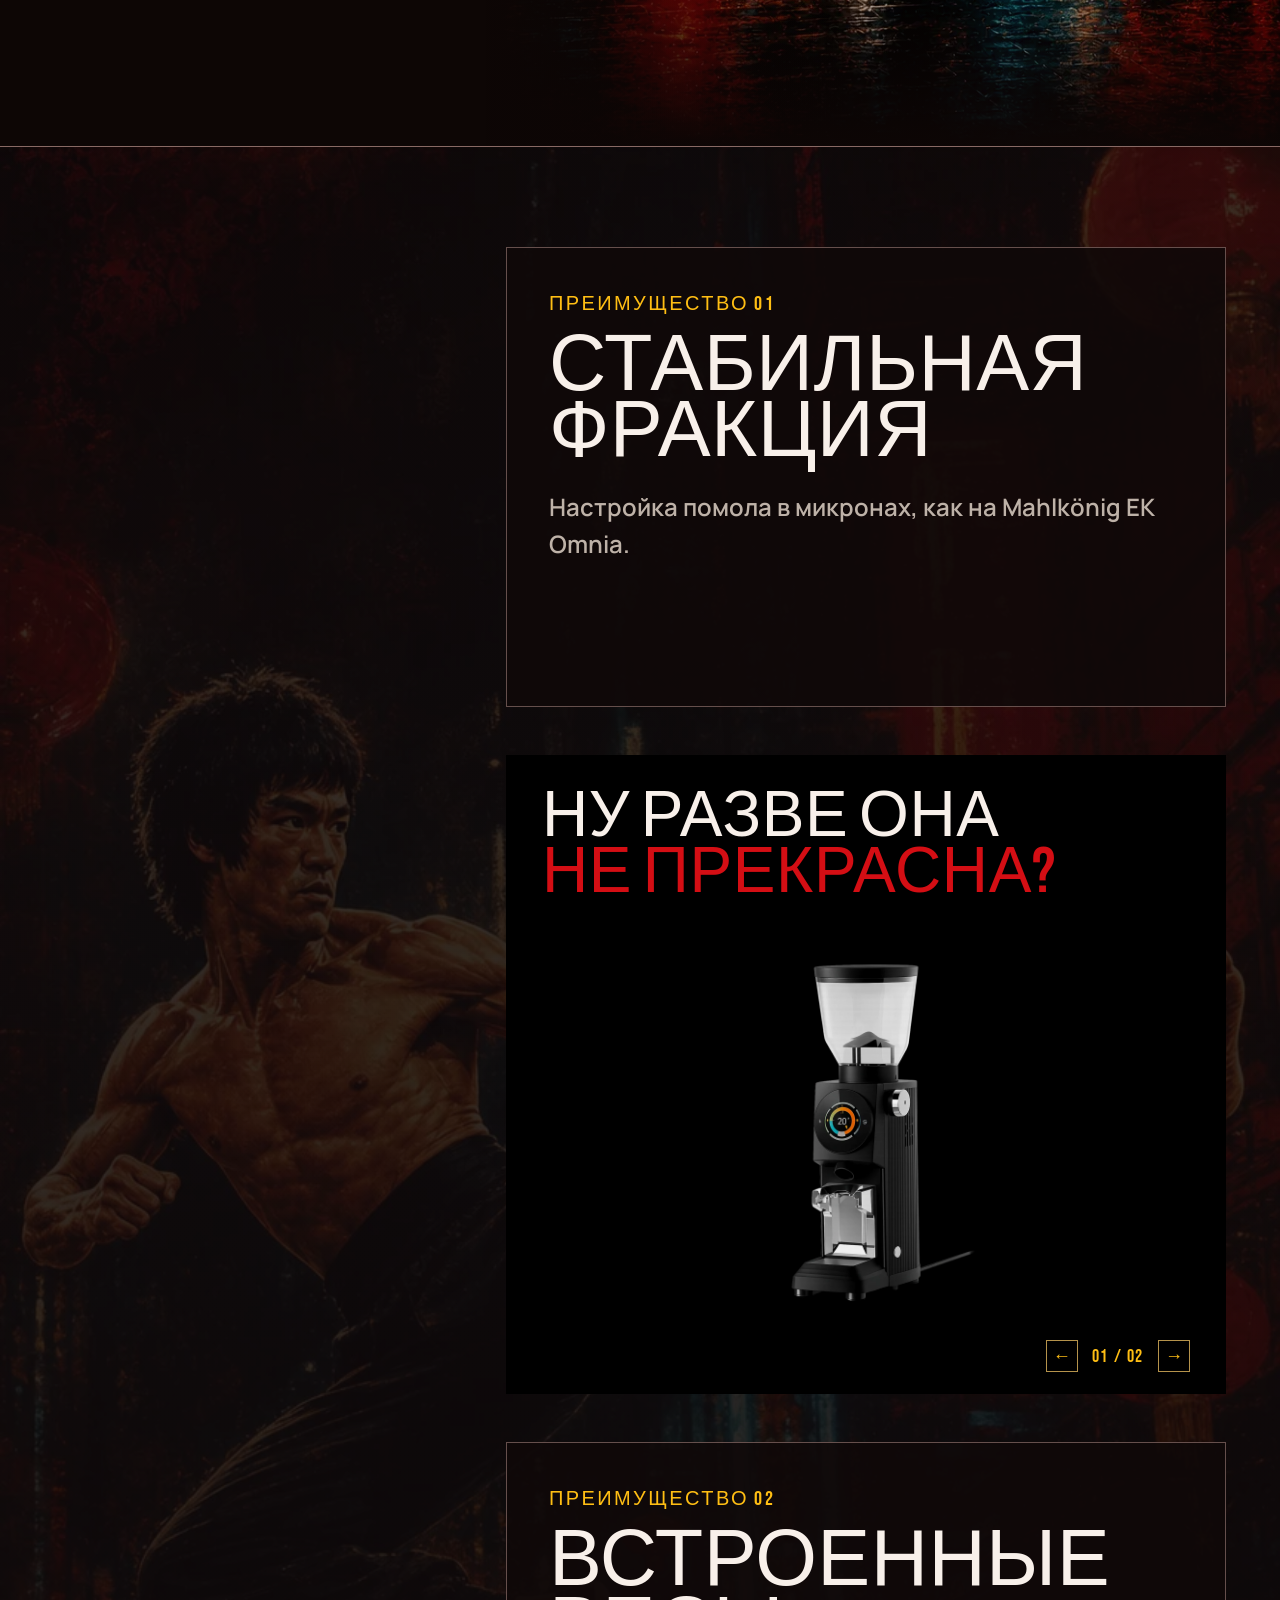
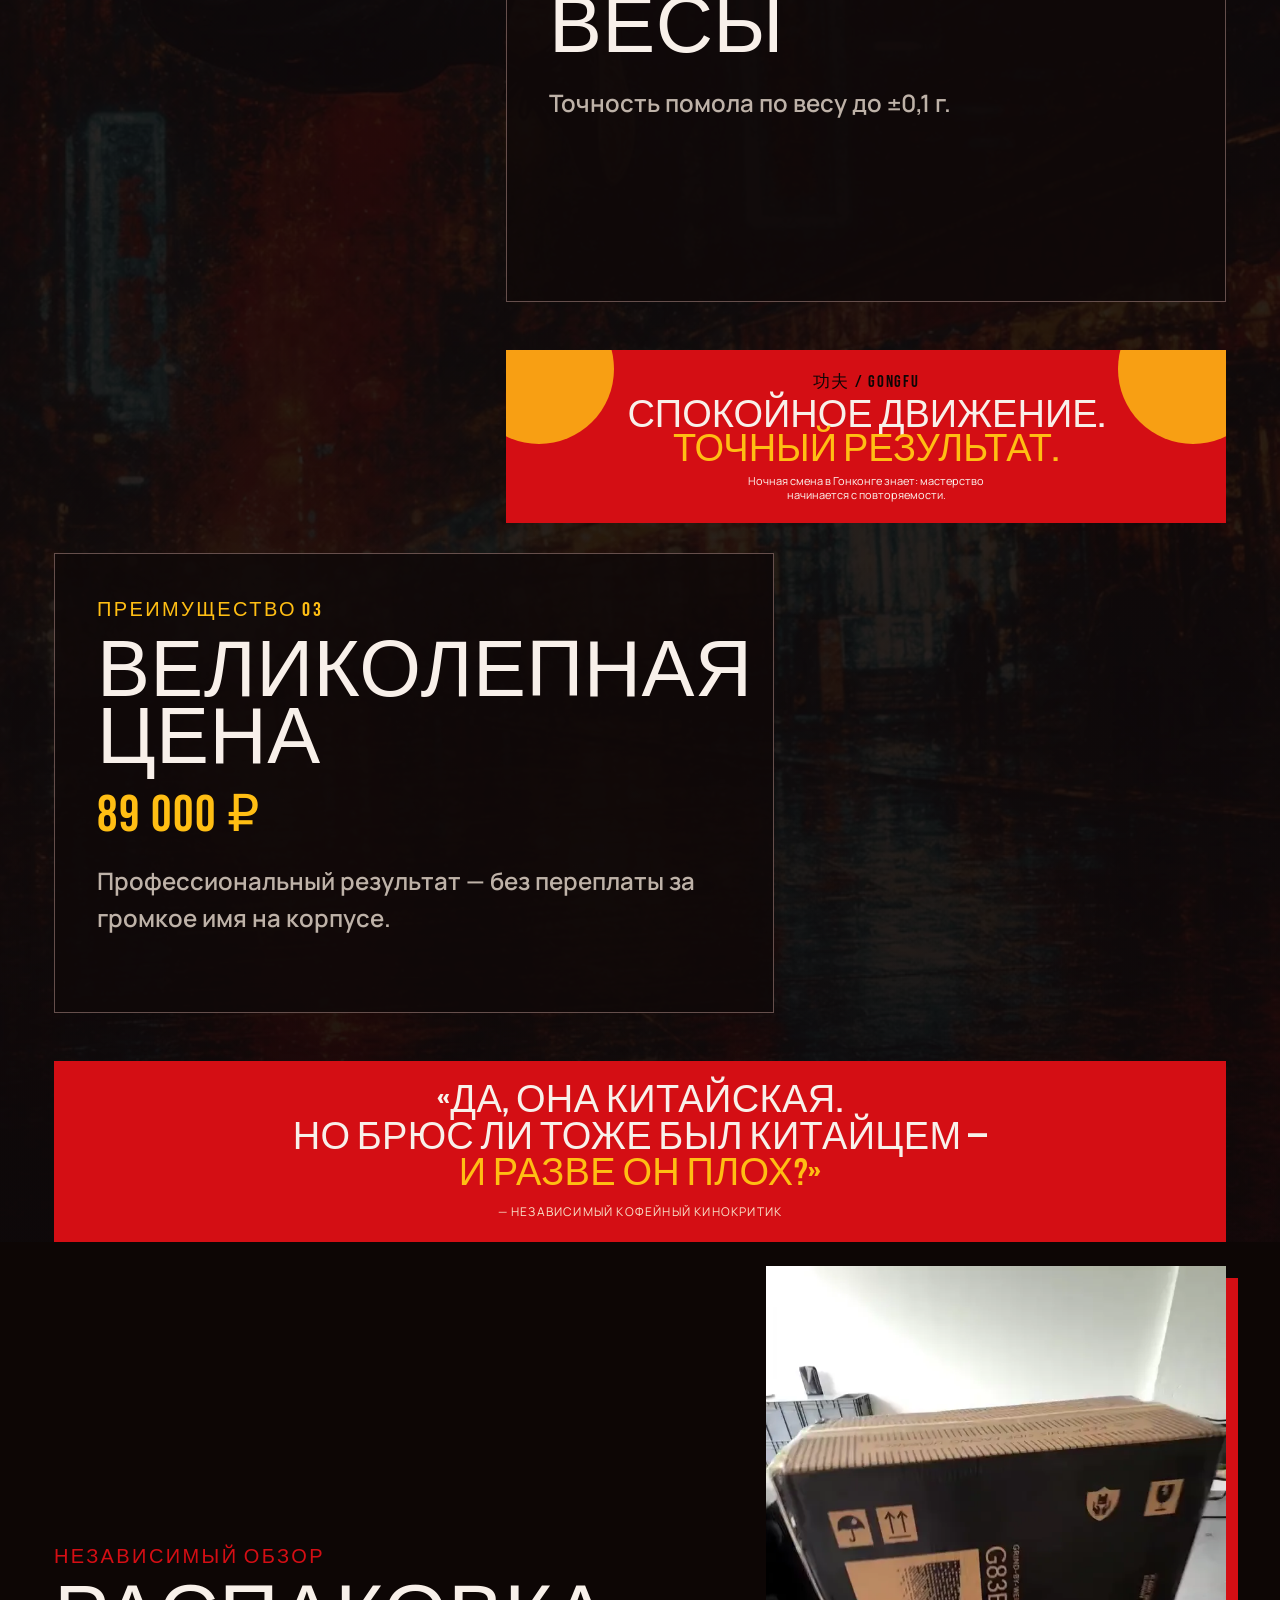
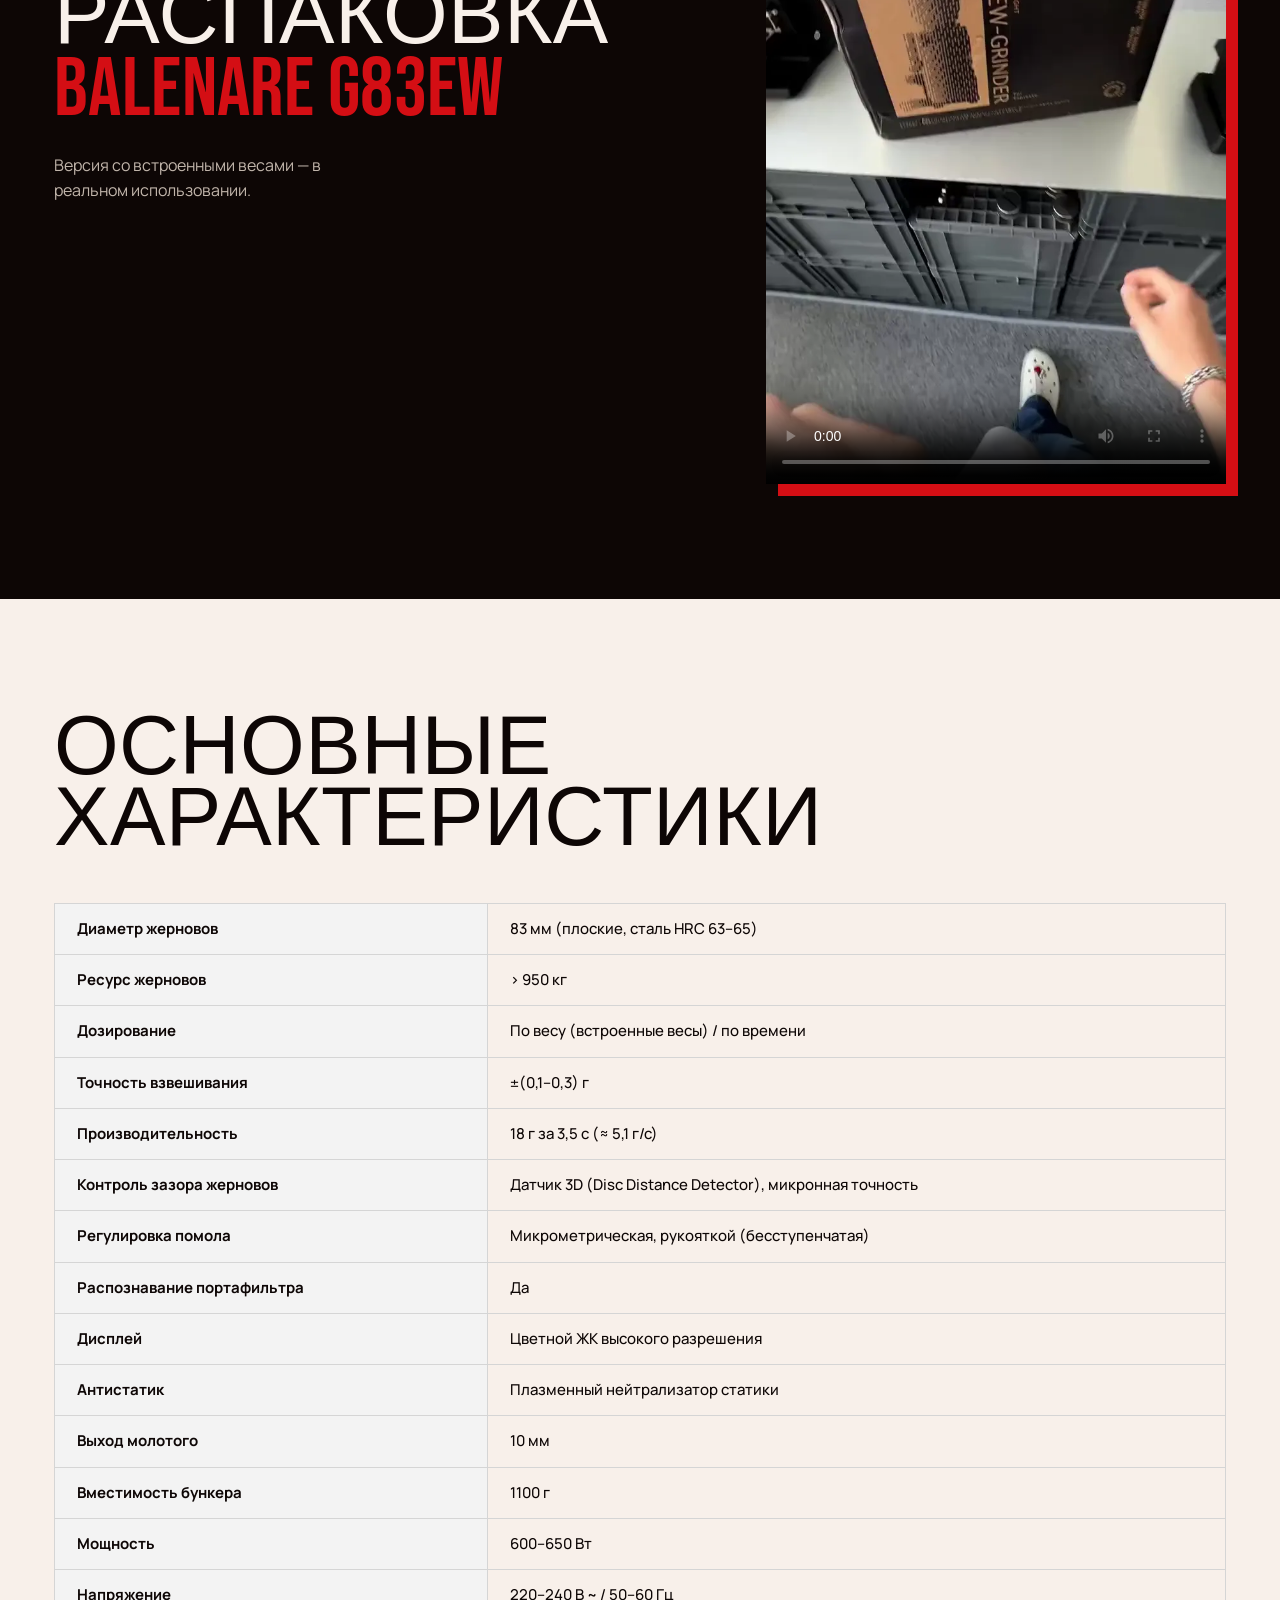
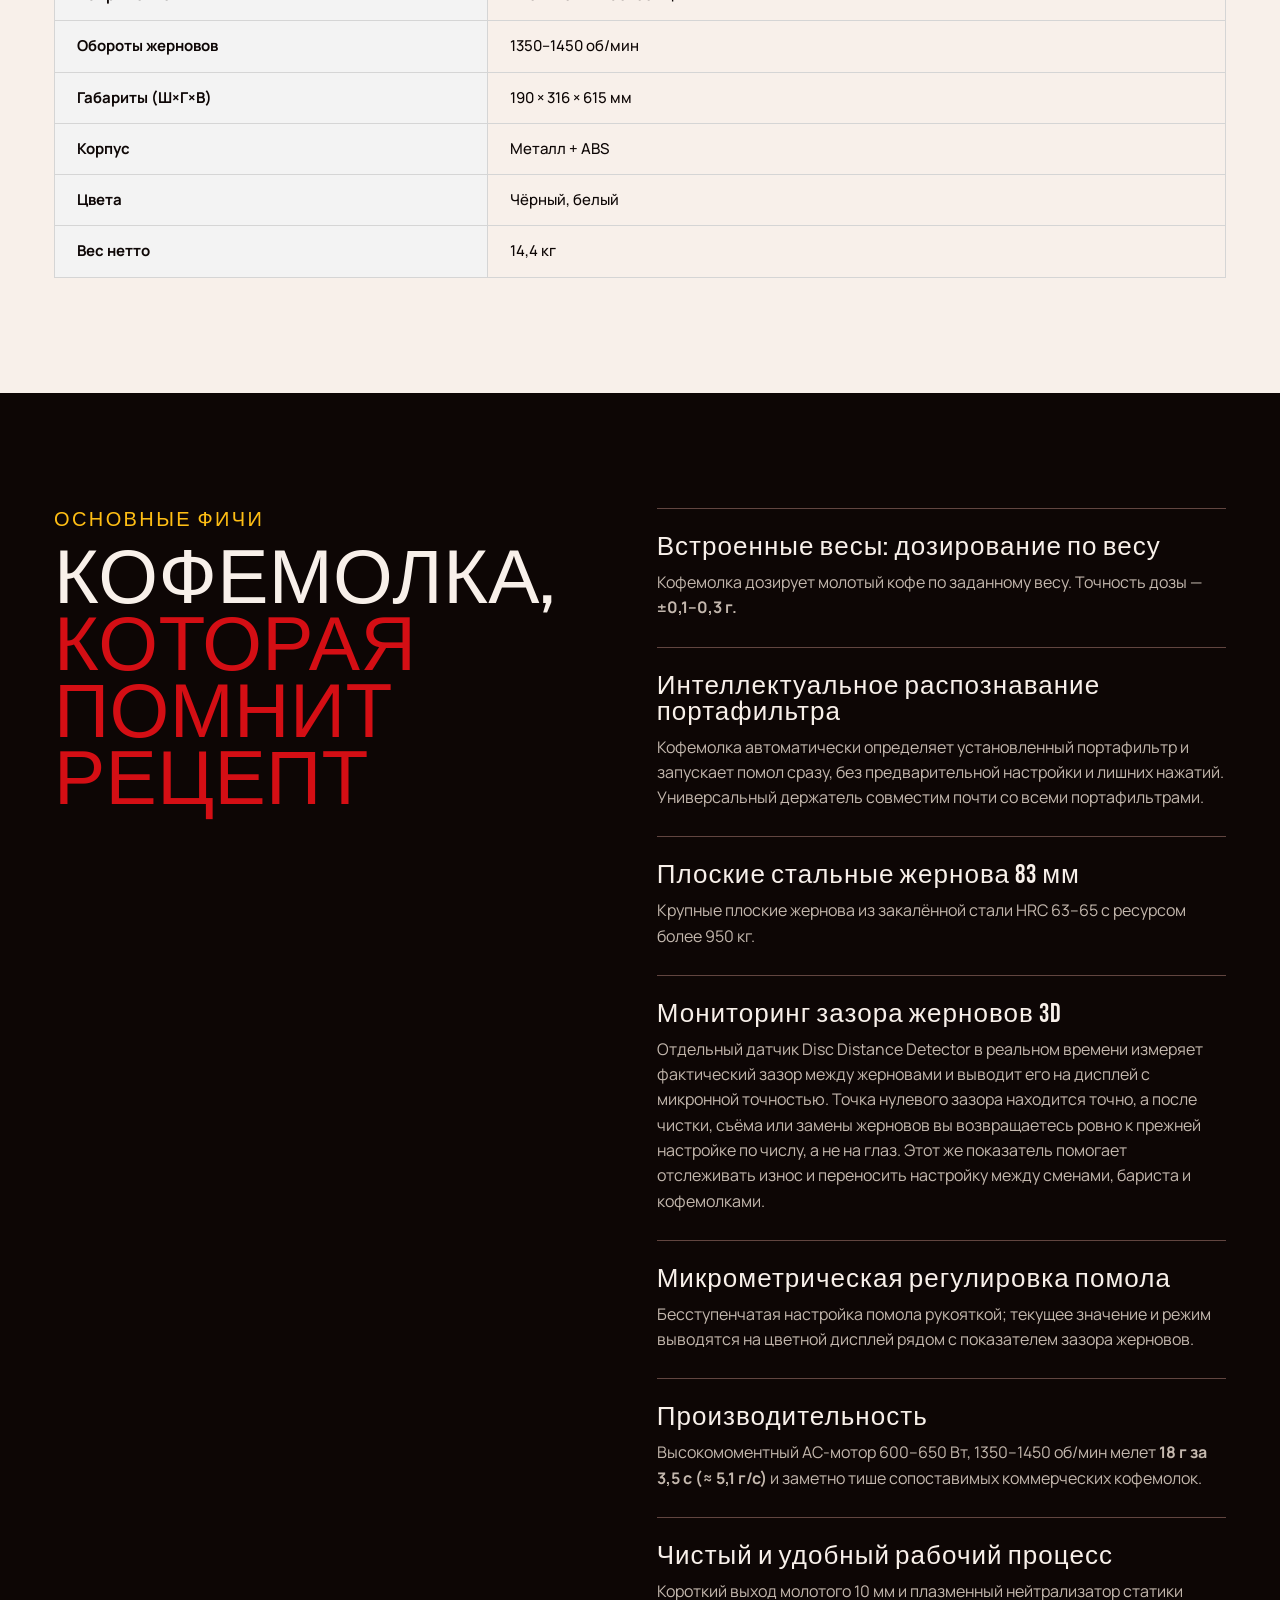
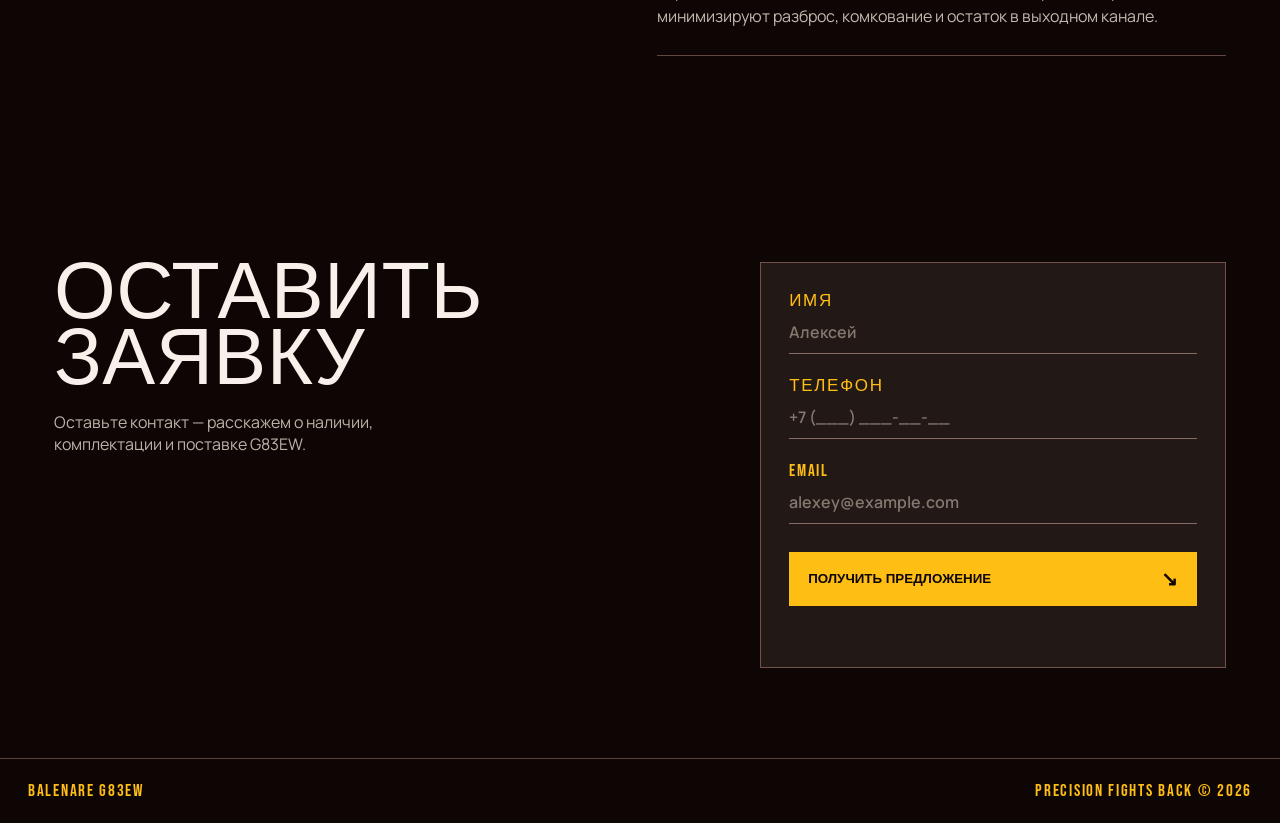
==== commit fd5b6e38: "Add product color slider to benefits" ====
--- a/index.html
+++ b/index.html
@@ -20,11 +20,11 @@
       <section class="fight" id="fight" aria-label="Три причины заказать">
         <div class="fight-copy">
           <article class="target"><img class="slide-fighter" src="assets/bruce-kick-cutout.webp" alt="" /><span>ПРЕИМУЩЕСТВО 01</span><h2>СТАБИЛЬНАЯ<br />ФРАКЦИЯ</h2><p>Настройка помола в микронах, как на Mahlkönig EK Omnia.</p></article>
-          <aside class="quote fight-quote"><p>«ДА, ОНА КИТАЙСКАЯ.<br />НО БРЮС ЛИ ТОЖЕ БЫЛ КИТАЙЦЕМ —<br /><i>И РАЗВЕ ОН ПЛОХ?»</i></p><span>— НЕЗАВИСИМЫЙ КОФЕЙНЫЙ КИНОКРИТИК</span></aside>
+          <section class="product-showcase" aria-label="Варианты BALENARE G83EW"><h2>НУ РАЗВЕ ОНА<br /><i>НЕ ПРЕКРАСНА?</i></h2><div class="showcase-stage"><figure class="showcase-slide is-active"><img src="assets/balenare-g83ew-black.webp" alt="BALENARE G83EW в чёрном корпусе" /></figure><figure class="showcase-slide"><img src="assets/balenare-g83ew-white.webp" alt="BALENARE G83EW в белом корпусе" /></figure></div><div class="showcase-controls"><button type="button" data-showcase-prev aria-label="Предыдущий цвет">←</button><span>01 / 02</span><button type="button" data-showcase-next aria-label="Следующий цвет">→</button></div></section>
           <article class="target target-weight"><img class="slide-fighter" src="assets/bruce-kick-cutout.webp" alt="" /><span>ПРЕИМУЩЕСТВО 02</span><h2>ВСТРОЕННЫЕ<br />ВЕСЫ</h2><p>Точность помола по весу до ±0,1 г.</p></article>
           <section class="hongkong-interlude" aria-label="Гонконгская интерлюдия"><span>功夫 / GONGFU</span><p>СПОКОЙНОЕ ДВИЖЕНИЕ.<br /><i>ТОЧНЫЙ РЕЗУЛЬТАТ.</i></p><small>Ночная смена в Гонконге знает: мастерство начинается с повторяемости.</small></section>
           <article class="target target-price"><img class="slide-fighter" src="assets/bruce-kick-cutout.webp" alt="" /><span>ПРЕИМУЩЕСТВО 03</span><h2>ВЕЛИКОЛЕПНАЯ<br />ЦЕНА</h2><strong class="target-price-value">89 000 ₽</strong><p>Профессиональный результат — без переплаты за громкое имя на корпусе.</p></article>
-          <aside class="quote fight-quote"><p>«ПУТЬ В ТЫСЯЧУ ЧАШЕК<br />НАЧИНАЕТСЯ С <i>ТОЧНОГО ПОМОЛА.</i>»</p><span>— КОФЕЙНАЯ МУДРОСТЬ, ПЕРЕСКАЗАННАЯ В ГОНКОНГЕ</span></aside>
+          <aside class="quote fight-quote"><p>«ДА, ОНА КИТАЙСКАЯ.<br />НО БРЮС ЛИ ТОЖЕ БЫЛ КИТАЙЦЕМ —<br /><i>И РАЗВЕ ОН ПЛОХ?»</i></p><span>— НЕЗАВИСИМЫЙ КОФЕЙНЫЙ КИНОКРИТИК</span></aside>
         </div>
       </section>
 
--- a/style.css
+++ b/style.css
@@ -18,6 +18,16 @@
 .fight .quote.fight-quote { padding:22px 36px; }
 .fight .quote.fight-quote p { font-size:clamp(26px,3vw,38px); }
 .fight .quote.fight-quote span { margin-top:10px; }
+.product-showcase { width:min(720px,100%); margin:0 0 48px auto; padding:34px 36px 22px; overflow:hidden; background:#000; color:var(--paper); }
+.product-showcase h2 { margin:0 0 22px; font:clamp(46px,5vw,68px)/.88 "Bebas Neue",Impact,sans-serif; letter-spacing:.01em; }
+.product-showcase h2 i { color:var(--red); font-style:normal; }
+.showcase-stage { position:relative; aspect-ratio:16/10; overflow:hidden; background:#000; }
+.showcase-slide { position:absolute; inset:0; margin:0; opacity:0; transform:translateX(5%); transition:opacity .28s ease,transform .28s cubic-bezier(.22,1,.36,1); }
+.showcase-slide.is-active { opacity:1; transform:translateX(0); }
+.showcase-slide img { width:100%; height:100%; object-fit:contain; }
+.showcase-controls { display:flex; align-items:center; justify-content:flex-end; gap:14px; margin-top:12px; color:var(--gold); font:18px "Bebas Neue",sans-serif; letter-spacing:.09em; }
+.showcase-controls button { display:grid; width:32px; aspect-ratio:1; place-items:center; border:1px solid oklch(.68 .1 84); background:transparent; color:var(--gold); cursor:pointer; font-size:18px; transition:background .2s ease,color .2s ease; }
+.showcase-controls button:hover { background:var(--gold); color:var(--ink); }
 .slide-fighter { position:absolute; z-index:0; right:3%; bottom:-12%; width:min(560px,66vw); filter:drop-shadow(0 18px 12px rgb(0 0 0 / .45)); transform:translateY(var(--flight-y,0)) rotate(83deg); pointer-events:none; will-change:transform; }
 .hongkong-interlude { position:relative; overflow:hidden; width:min(720px,100%); margin:0 0 30px auto; padding:20px 32px; background:var(--red); text-align:center; }.hongkong-interlude:before,.hongkong-interlude:after { content:""; position:absolute; top:-56px; width:150px; aspect-ratio:1; border-radius:50%; background:var(--gold); opacity:.82; }.hongkong-interlude:before { left:-42px; }.hongkong-interlude:after { right:-42px; }.hongkong-interlude span,.hongkong-interlude p,.hongkong-interlude small { position:relative; z-index:1; }.hongkong-interlude span { color:var(--ink); font:17px "Bebas Neue",sans-serif; letter-spacing:.1em; }.hongkong-interlude p { margin:6px 0; font:clamp(28px,3vw,38px)/.9 "Bebas Neue",sans-serif; }.hongkong-interlude i { color:var(--gold); font-style:normal; }.hongkong-interlude small { display:block; max-width:38ch; margin:auto; color:oklch(.98 .01 70); line-height:1.35; font-size:11px; }
 .target>*:not(.slide-fighter) { position:relative; z-index:1; }
@@ -45,6 +55,8 @@
   .hongkong-interlude { width:100%; margin-bottom:22px; padding:18px 18px; }
   .fight .quote.fight-quote { padding:18px 18px; }
   .fight .quote.fight-quote p { font-size:clamp(24px,7vw,30px); }
+  .product-showcase { width:100%; margin-bottom:30px; padding:24px 20px 16px; }
+  .product-showcase h2 { margin-bottom:16px; font-size:clamp(40px,12vw,54px); }
   .fight .target p { font-size:18px; }
   .target-price-value { margin-top:12px; font-size:38px; }
   .fight .target-weight p { max-width:none; white-space:nowrap; font-size:16px; letter-spacing:-.06em; }
@@ -117,6 +129,9 @@
 .feature-list p { max-width:64ch; margin:0; color:oklch(.79 .02 63); line-height:1.58; }
 
 .review { max-width:var(--max); margin:auto; padding:clamp(68px,9vw,130px) 54px; display:grid; grid-template-columns:.82fr 1.18fr; gap:clamp(34px,7vw,100px); align-items:center; background:var(--ink); }
+.fight { padding-bottom:0; }
+.fight .fight-copy > .fight-quote:last-child { margin-bottom:0; }
+.fight + .review { padding-top:24px; }
 .review-copy span { display:block; max-width:30ch; margin-top:26px; color:oklch(.78 .02 63); line-height:1.6; }
 .review-video { width:min(100%,460px); justify-self:end; overflow:hidden; background:#000; box-shadow:12px 12px 0 var(--red); }
 .review-video video { display:block; width:100%; aspect-ratio:9/16; background:#000; }
@@ -140,6 +155,8 @@
   .spec-table th { background:#eeeeee; }
   .spec-table td { font-weight:600; }
   .review { grid-template-columns:1fr; gap:38px; }
+  .fight { padding-bottom:0; }
+  .fight + .review { padding-top:20px; }
   .review-video { width:min(100%,390px); justify-self:center; box-shadow:8px 8px 0 var(--red); }
   .features { grid-template-columns:1fr; gap:42px; padding:72px 20px; }
   .features-heading h2 { font-size:clamp(48px,13vw,66px); }
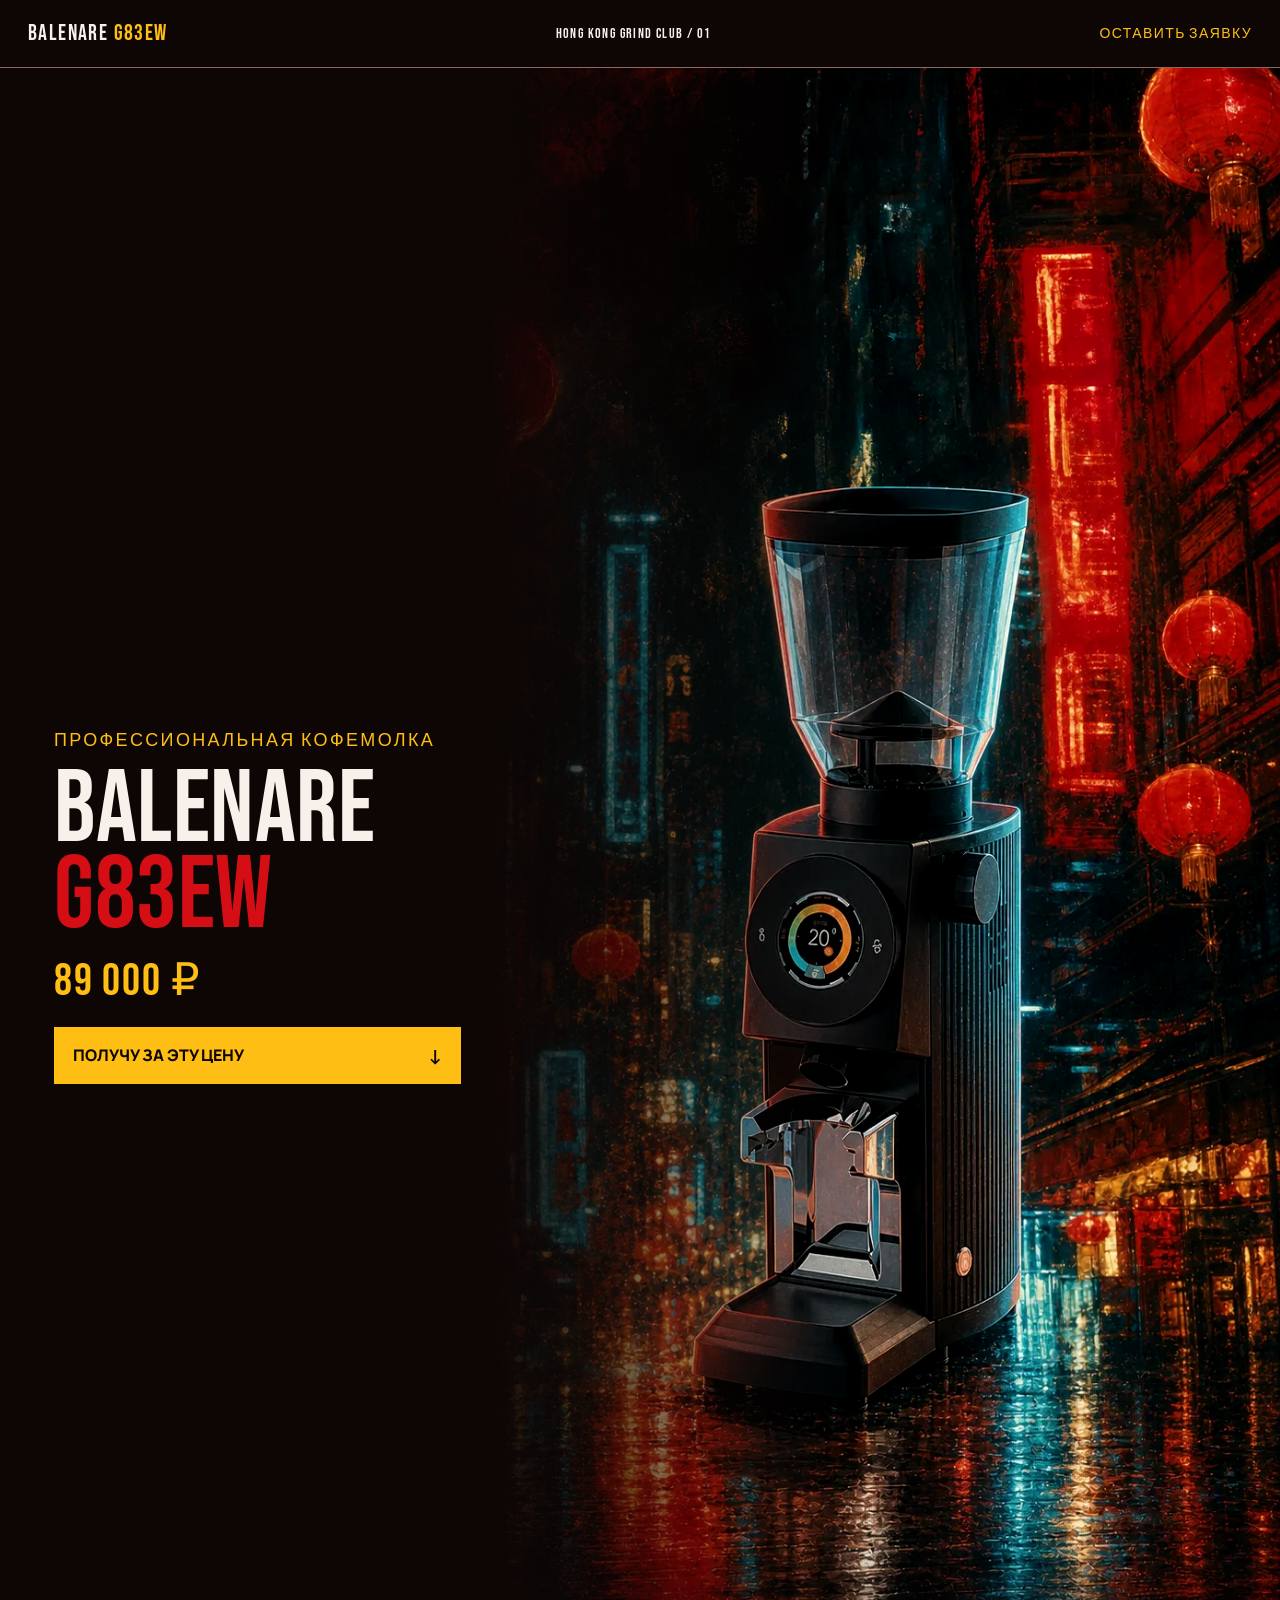
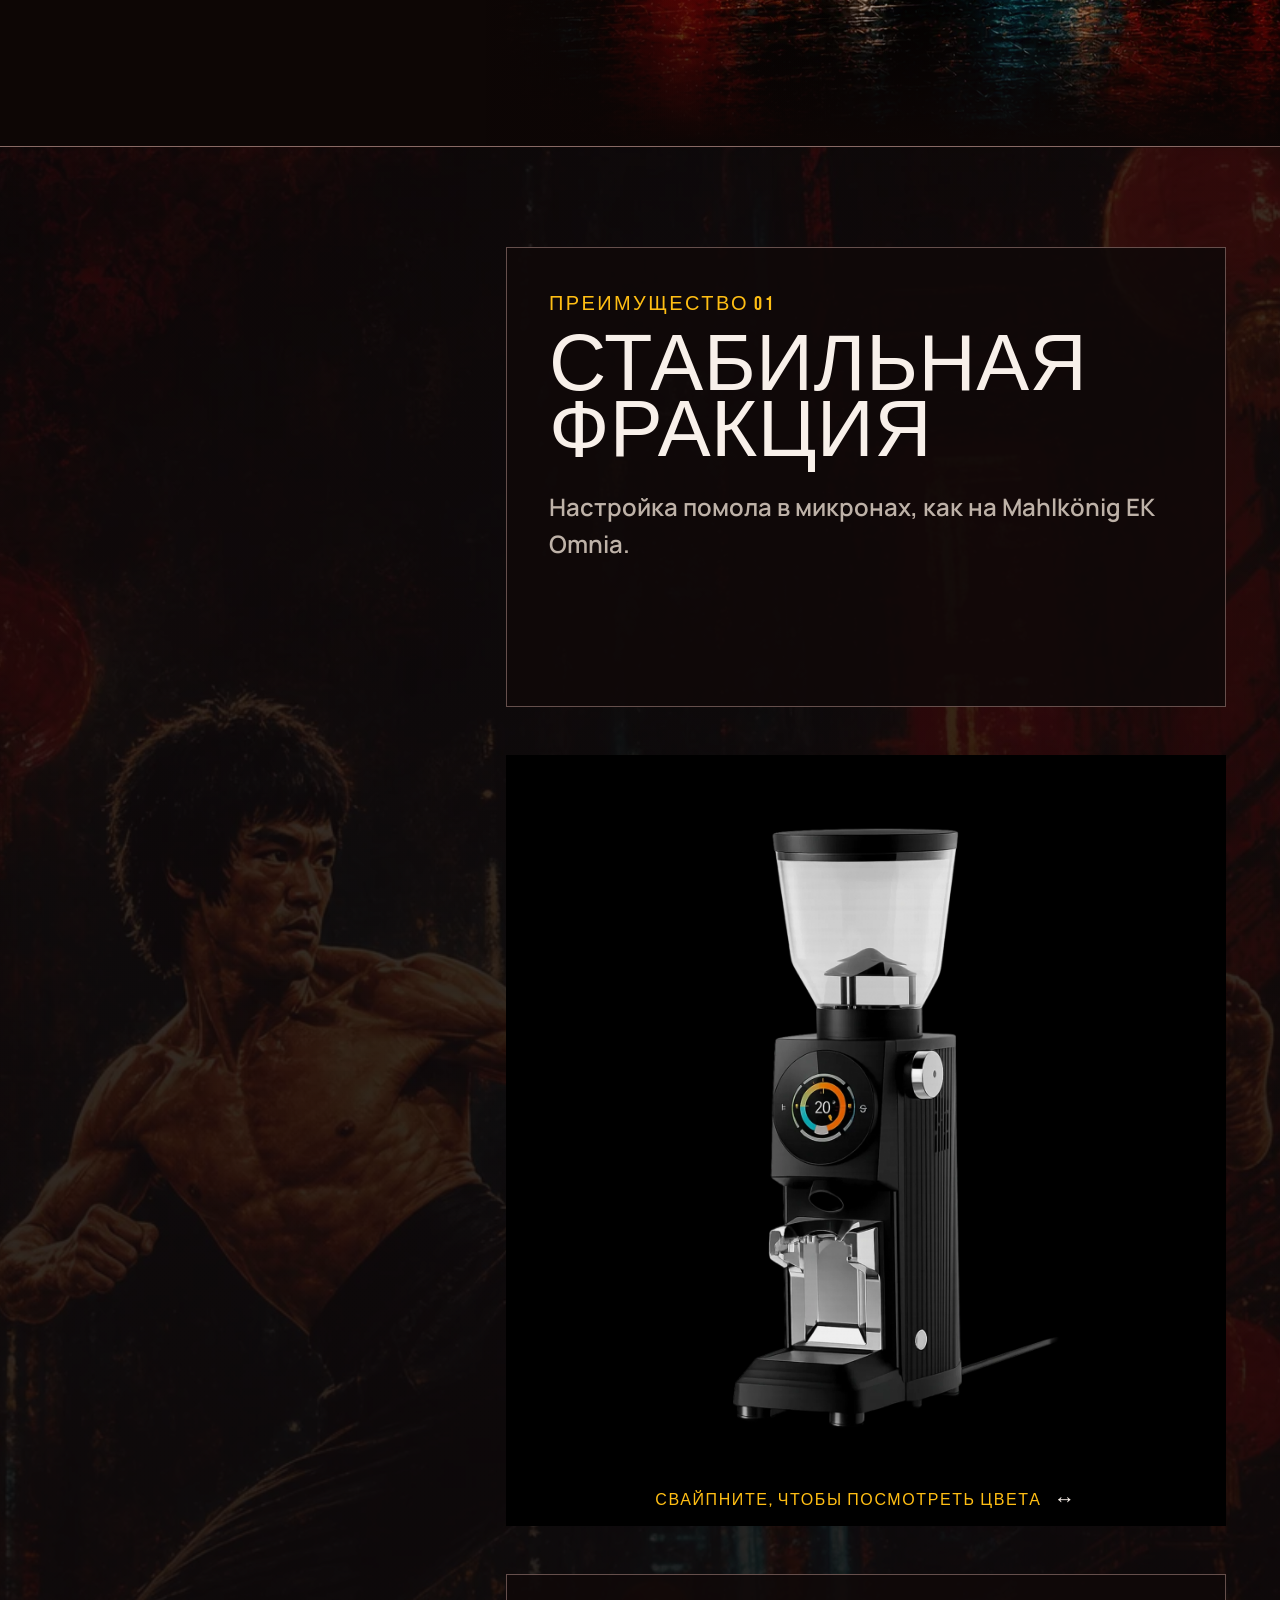
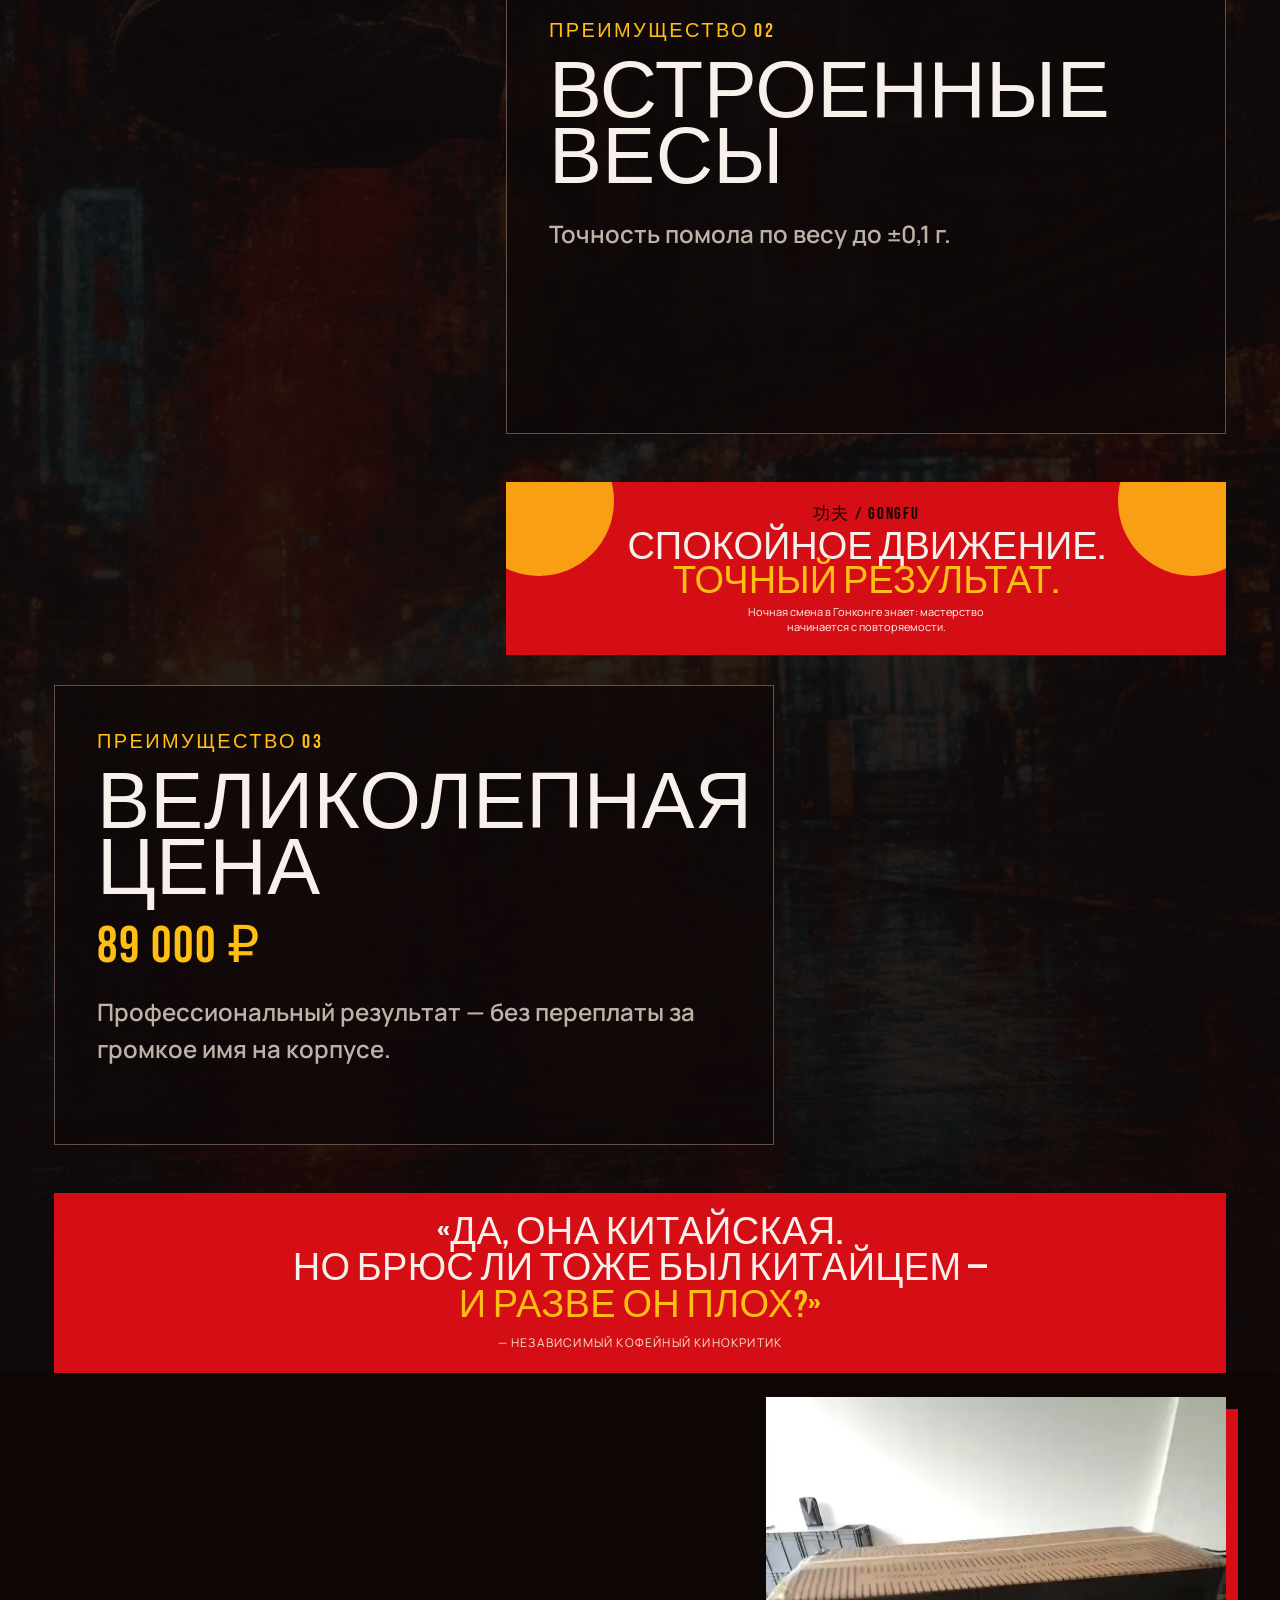
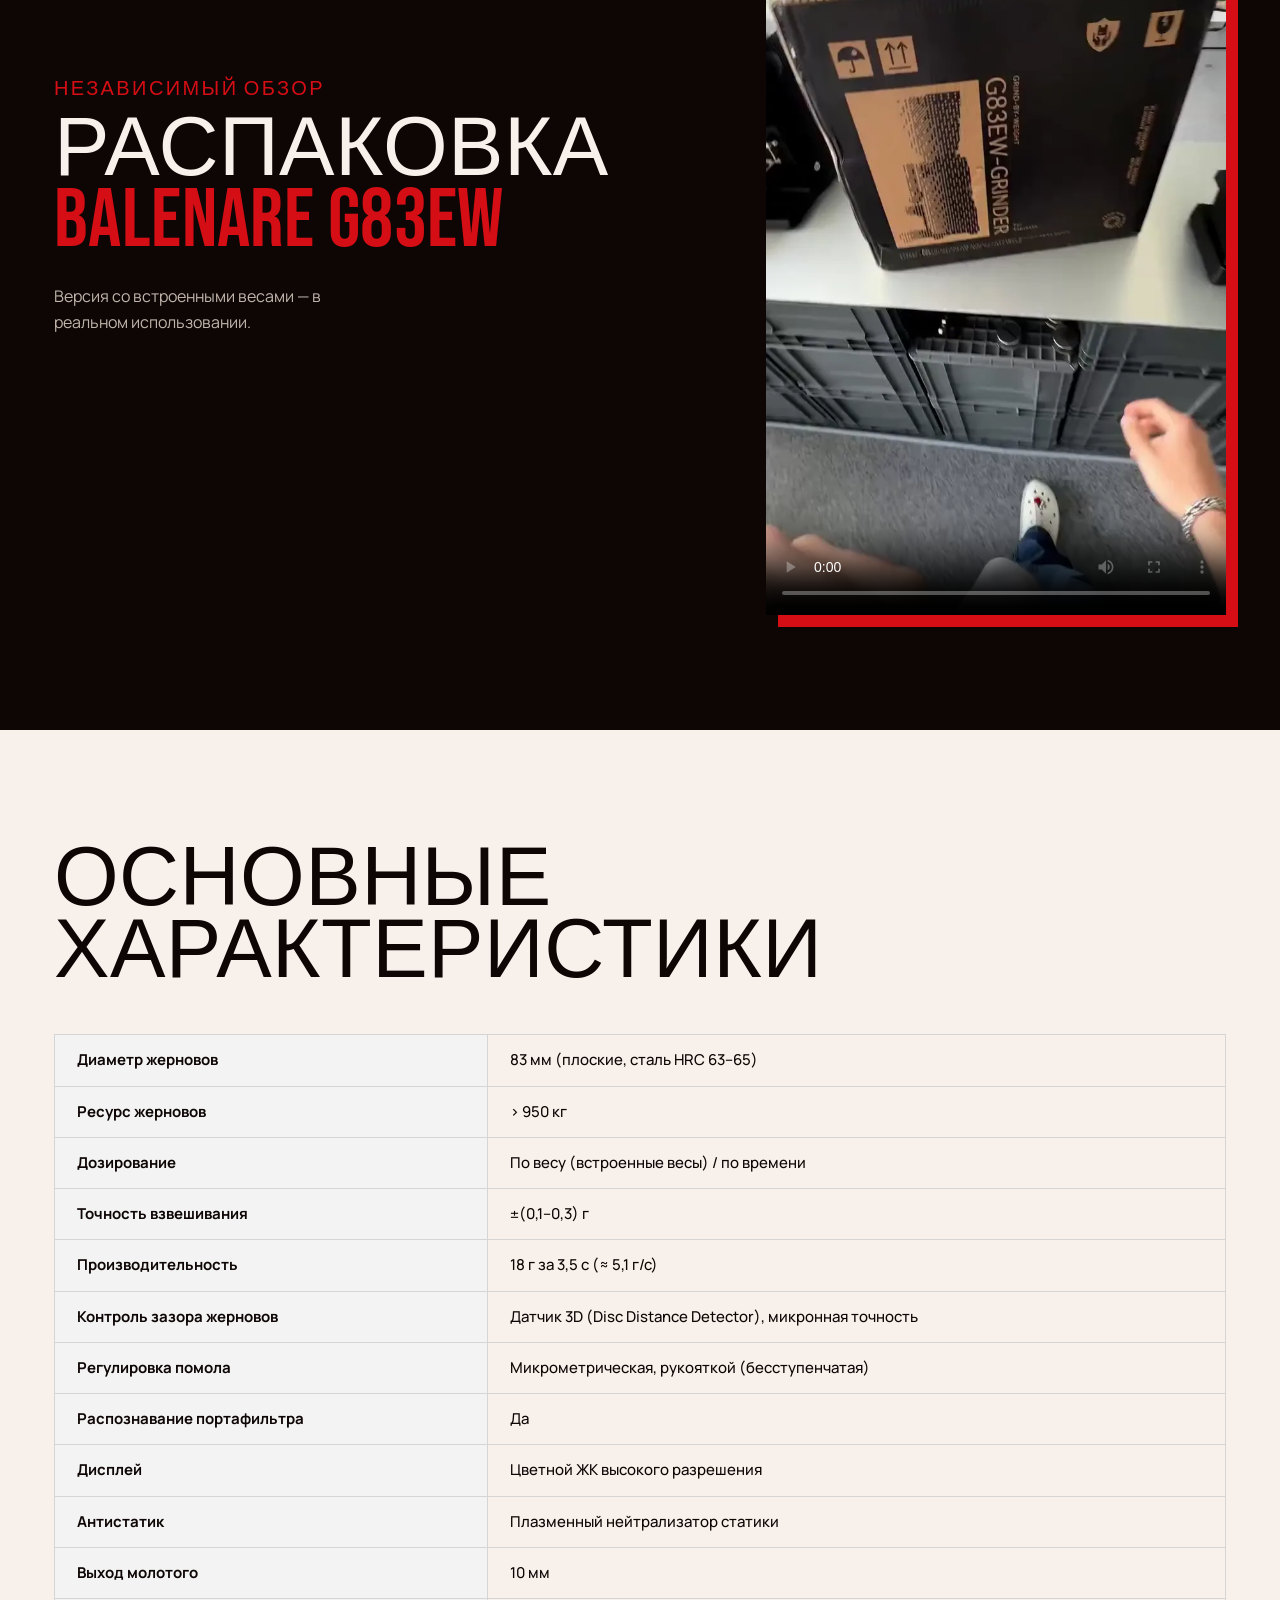
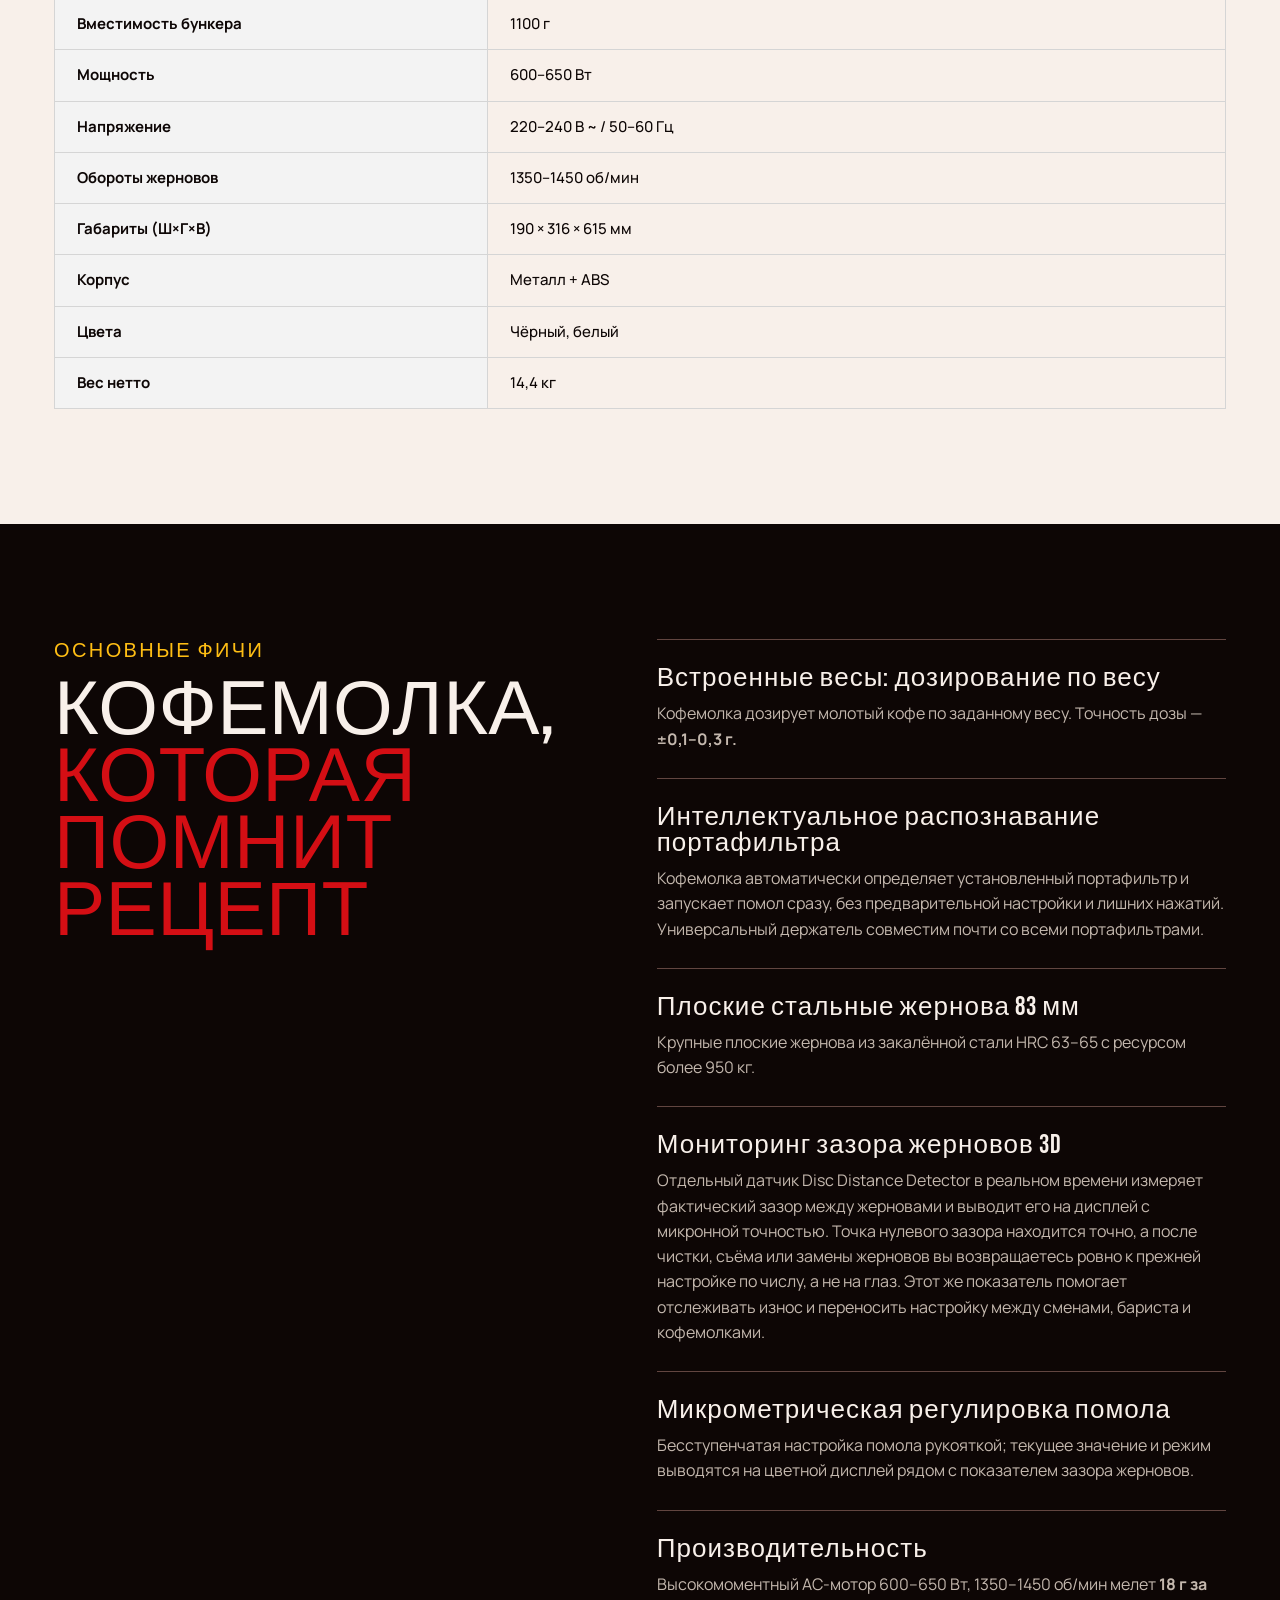
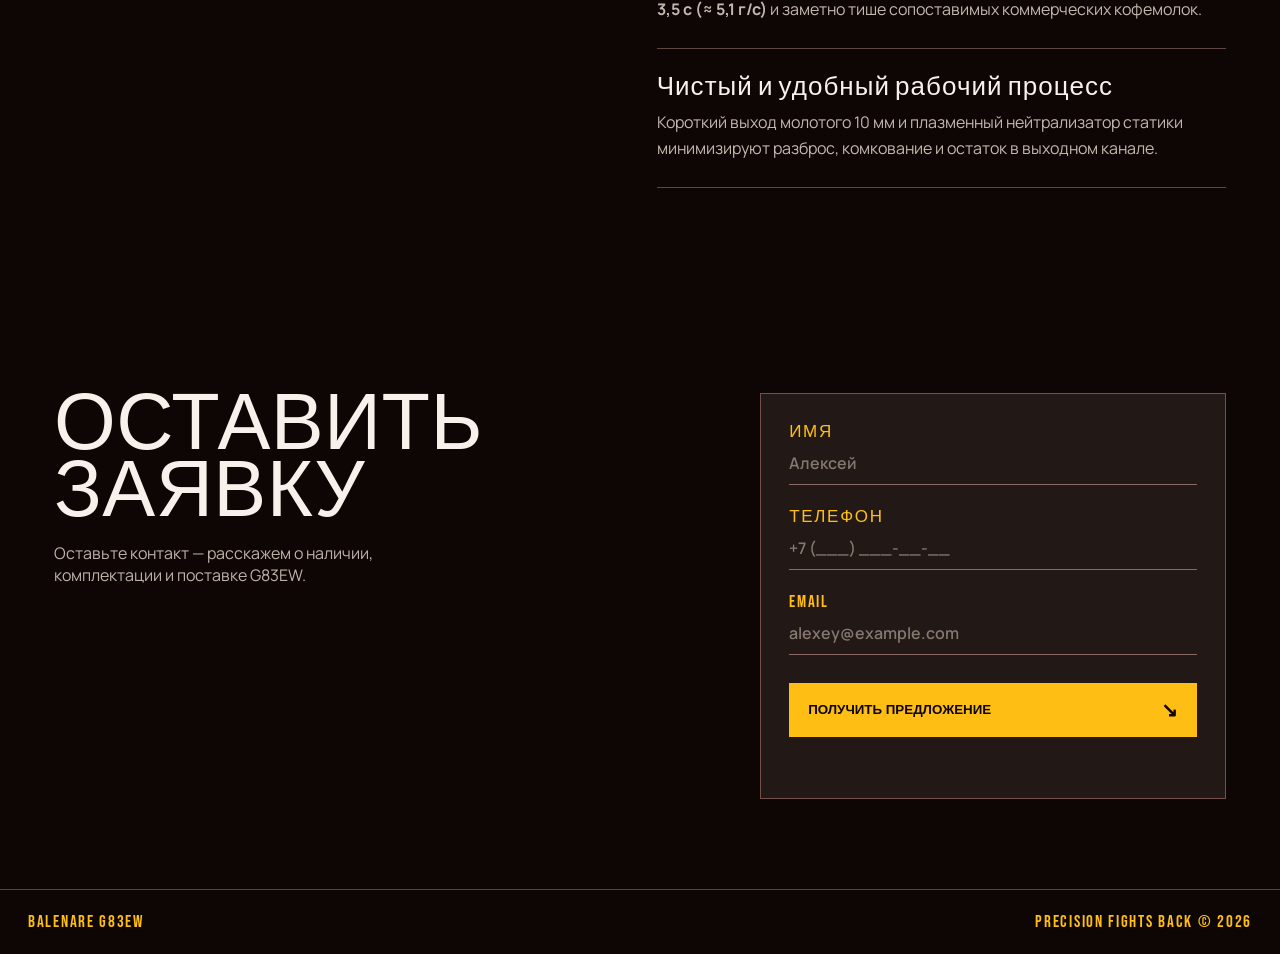
==== commit 5e7affea: "Make product gallery swipeable" ====
--- a/index.html
+++ b/index.html
@@ -20,7 +20,13 @@
       <section class="fight" id="fight" aria-label="Три причины заказать">
         <div class="fight-copy">
           <article class="target"><img class="slide-fighter" src="assets/bruce-kick-cutout.webp" alt="" /><span>ПРЕИМУЩЕСТВО 01</span><h2>СТАБИЛЬНАЯ<br />ФРАКЦИЯ</h2><p>Настройка помола в микронах, как на Mahlkönig EK Omnia.</p></article>
-          <section class="product-showcase" aria-label="Варианты BALENARE G83EW"><h2>НУ РАЗВЕ ОНА<br /><i>НЕ ПРЕКРАСНА?</i></h2><div class="showcase-stage"><figure class="showcase-slide is-active"><img src="assets/balenare-g83ew-black.webp" alt="BALENARE G83EW в чёрном корпусе" /></figure><figure class="showcase-slide"><img src="assets/balenare-g83ew-white.webp" alt="BALENARE G83EW в белом корпусе" /></figure></div><div class="showcase-controls"><button type="button" data-showcase-prev aria-label="Предыдущий цвет">←</button><span>01 / 02</span><button type="button" data-showcase-next aria-label="Следующий цвет">→</button></div></section>
+          <section class="product-showcase" aria-label="Галерея цветов BALENARE G83EW">
+            <div class="showcase-stage" tabindex="0" aria-label="Листайте галерею влево или вправо">
+              <figure class="showcase-slide"><img src="assets/balenare-g83ew-black.webp" alt="BALENARE G83EW в чёрном корпусе" /></figure>
+              <figure class="showcase-slide"><img src="assets/balenare-g83ew-white.webp" alt="BALENARE G83EW в белом корпусе" /></figure>
+            </div>
+            <p class="showcase-hint" aria-hidden="true">СВАЙПНИТЕ, ЧТОБЫ ПОСМОТРЕТЬ ЦВЕТА <span>↔</span></p>
+          </section>
           <article class="target target-weight"><img class="slide-fighter" src="assets/bruce-kick-cutout.webp" alt="" /><span>ПРЕИМУЩЕСТВО 02</span><h2>ВСТРОЕННЫЕ<br />ВЕСЫ</h2><p>Точность помола по весу до ±0,1 г.</p></article>
           <section class="hongkong-interlude" aria-label="Гонконгская интерлюдия"><span>功夫 / GONGFU</span><p>СПОКОЙНОЕ ДВИЖЕНИЕ.<br /><i>ТОЧНЫЙ РЕЗУЛЬТАТ.</i></p><small>Ночная смена в Гонконге знает: мастерство начинается с повторяемости.</small></section>
           <article class="target target-price"><img class="slide-fighter" src="assets/bruce-kick-cutout.webp" alt="" /><span>ПРЕИМУЩЕСТВО 03</span><h2>ВЕЛИКОЛЕПНАЯ<br />ЦЕНА</h2><strong class="target-price-value">89 000 ₽</strong><p>Профессиональный результат — без переплаты за громкое имя на корпусе.</p></article>
--- a/style.css
+++ b/style.css
@@ -18,16 +18,14 @@
 .fight .quote.fight-quote { padding:22px 36px; }
 .fight .quote.fight-quote p { font-size:clamp(26px,3vw,38px); }
 .fight .quote.fight-quote span { margin-top:10px; }
-.product-showcase { width:min(720px,100%); margin:0 0 48px auto; padding:34px 36px 22px; overflow:hidden; background:#000; color:var(--paper); }
-.product-showcase h2 { margin:0 0 22px; font:clamp(46px,5vw,68px)/.88 "Bebas Neue",Impact,sans-serif; letter-spacing:.01em; }
-.product-showcase h2 i { color:var(--red); font-style:normal; }
-.showcase-stage { position:relative; aspect-ratio:16/10; overflow:hidden; background:#000; }
-.showcase-slide { position:absolute; inset:0; margin:0; opacity:0; transform:translateX(5%); transition:opacity .28s ease,transform .28s cubic-bezier(.22,1,.36,1); }
-.showcase-slide.is-active { opacity:1; transform:translateX(0); }
-.showcase-slide img { width:100%; height:100%; object-fit:contain; }
-.showcase-controls { display:flex; align-items:center; justify-content:flex-end; gap:14px; margin-top:12px; color:var(--gold); font:18px "Bebas Neue",sans-serif; letter-spacing:.09em; }
-.showcase-controls button { display:grid; width:32px; aspect-ratio:1; place-items:center; border:1px solid oklch(.68 .1 84); background:transparent; color:var(--gold); cursor:pointer; font-size:18px; transition:background .2s ease,color .2s ease; }
-.showcase-controls button:hover { background:var(--gold); color:var(--ink); }
+.product-showcase { width:min(720px,100%); margin:0 0 48px auto; overflow:hidden; background:#000; color:var(--paper); }
+.showcase-stage { display:flex; aspect-ratio:1; overflow-x:auto; overscroll-behavior-x:contain; scroll-snap-type:x mandatory; scroll-behavior:smooth; background:#000; scrollbar-width:none; cursor:grab; }
+.showcase-stage::-webkit-scrollbar { display:none; }
+.showcase-stage:focus-visible { outline:2px solid var(--gold); outline-offset:4px; }
+.showcase-slide { flex:0 0 100%; width:100%; margin:0; scroll-snap-align:start; scroll-snap-stop:always; }
+.showcase-slide img { display:block; width:100%; height:100%; object-fit:cover; }
+.showcase-hint { margin:0; padding:12px 16px 14px; color:var(--gold); text-align:center; font:16px "Bebas Neue",sans-serif; letter-spacing:.1em; }
+.showcase-hint span { margin-left:8px; color:var(--paper); font-size:21px; vertical-align:-1px; }
 .slide-fighter { position:absolute; z-index:0; right:3%; bottom:-12%; width:min(560px,66vw); filter:drop-shadow(0 18px 12px rgb(0 0 0 / .45)); transform:translateY(var(--flight-y,0)) rotate(83deg); pointer-events:none; will-change:transform; }
 .hongkong-interlude { position:relative; overflow:hidden; width:min(720px,100%); margin:0 0 30px auto; padding:20px 32px; background:var(--red); text-align:center; }.hongkong-interlude:before,.hongkong-interlude:after { content:""; position:absolute; top:-56px; width:150px; aspect-ratio:1; border-radius:50%; background:var(--gold); opacity:.82; }.hongkong-interlude:before { left:-42px; }.hongkong-interlude:after { right:-42px; }.hongkong-interlude span,.hongkong-interlude p,.hongkong-interlude small { position:relative; z-index:1; }.hongkong-interlude span { color:var(--ink); font:17px "Bebas Neue",sans-serif; letter-spacing:.1em; }.hongkong-interlude p { margin:6px 0; font:clamp(28px,3vw,38px)/.9 "Bebas Neue",sans-serif; }.hongkong-interlude i { color:var(--gold); font-style:normal; }.hongkong-interlude small { display:block; max-width:38ch; margin:auto; color:oklch(.98 .01 70); line-height:1.35; font-size:11px; }
 .target>*:not(.slide-fighter) { position:relative; z-index:1; }
@@ -55,8 +53,8 @@
   .hongkong-interlude { width:100%; margin-bottom:22px; padding:18px 18px; }
   .fight .quote.fight-quote { padding:18px 18px; }
   .fight .quote.fight-quote p { font-size:clamp(24px,7vw,30px); }
-  .product-showcase { width:100%; margin-bottom:30px; padding:24px 20px 16px; }
-  .product-showcase h2 { margin-bottom:16px; font-size:clamp(40px,12vw,54px); }
+  .product-showcase { width:100%; margin-bottom:30px; }
+  .showcase-hint { padding-block:10px 12px; font-size:14px; }
   .fight .target p { font-size:18px; }
   .target-price-value { margin-top:12px; font-size:38px; }
   .fight .target-weight p { max-width:none; white-space:nowrap; font-size:16px; letter-spacing:-.06em; }
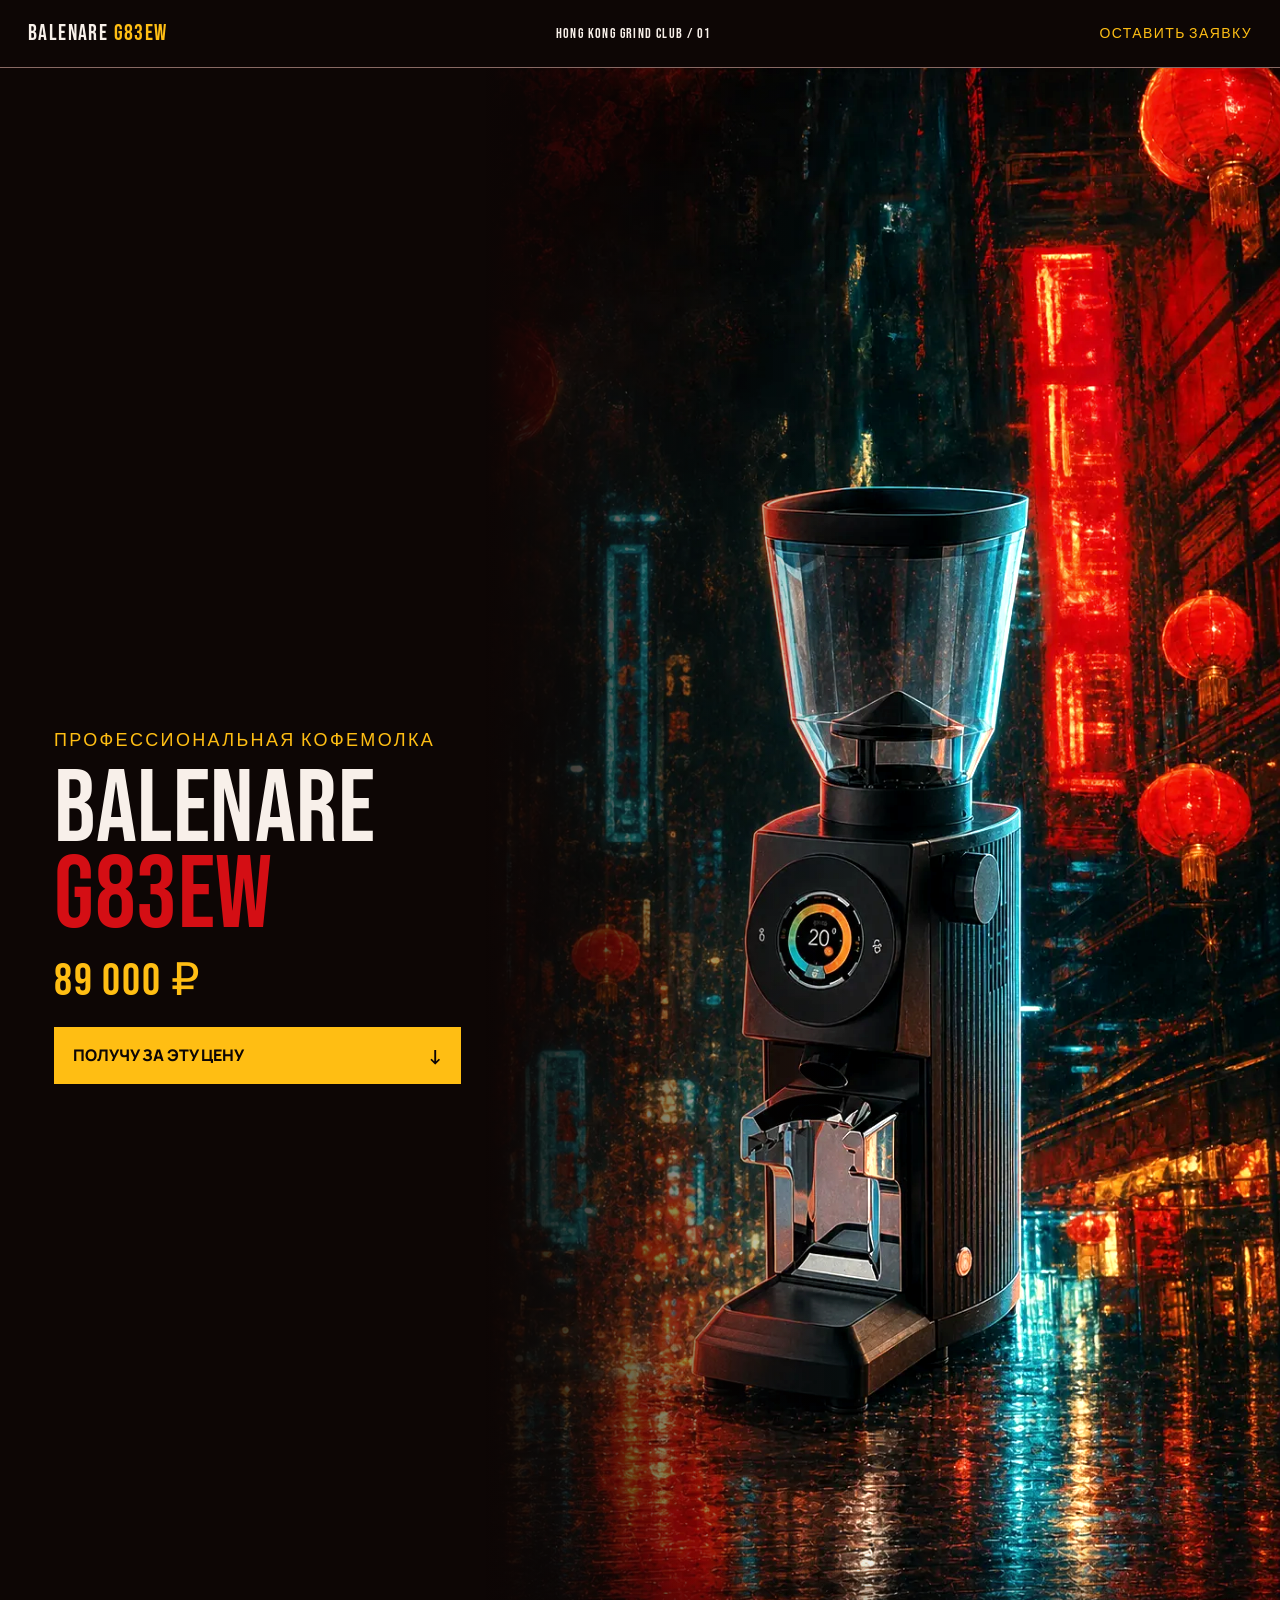
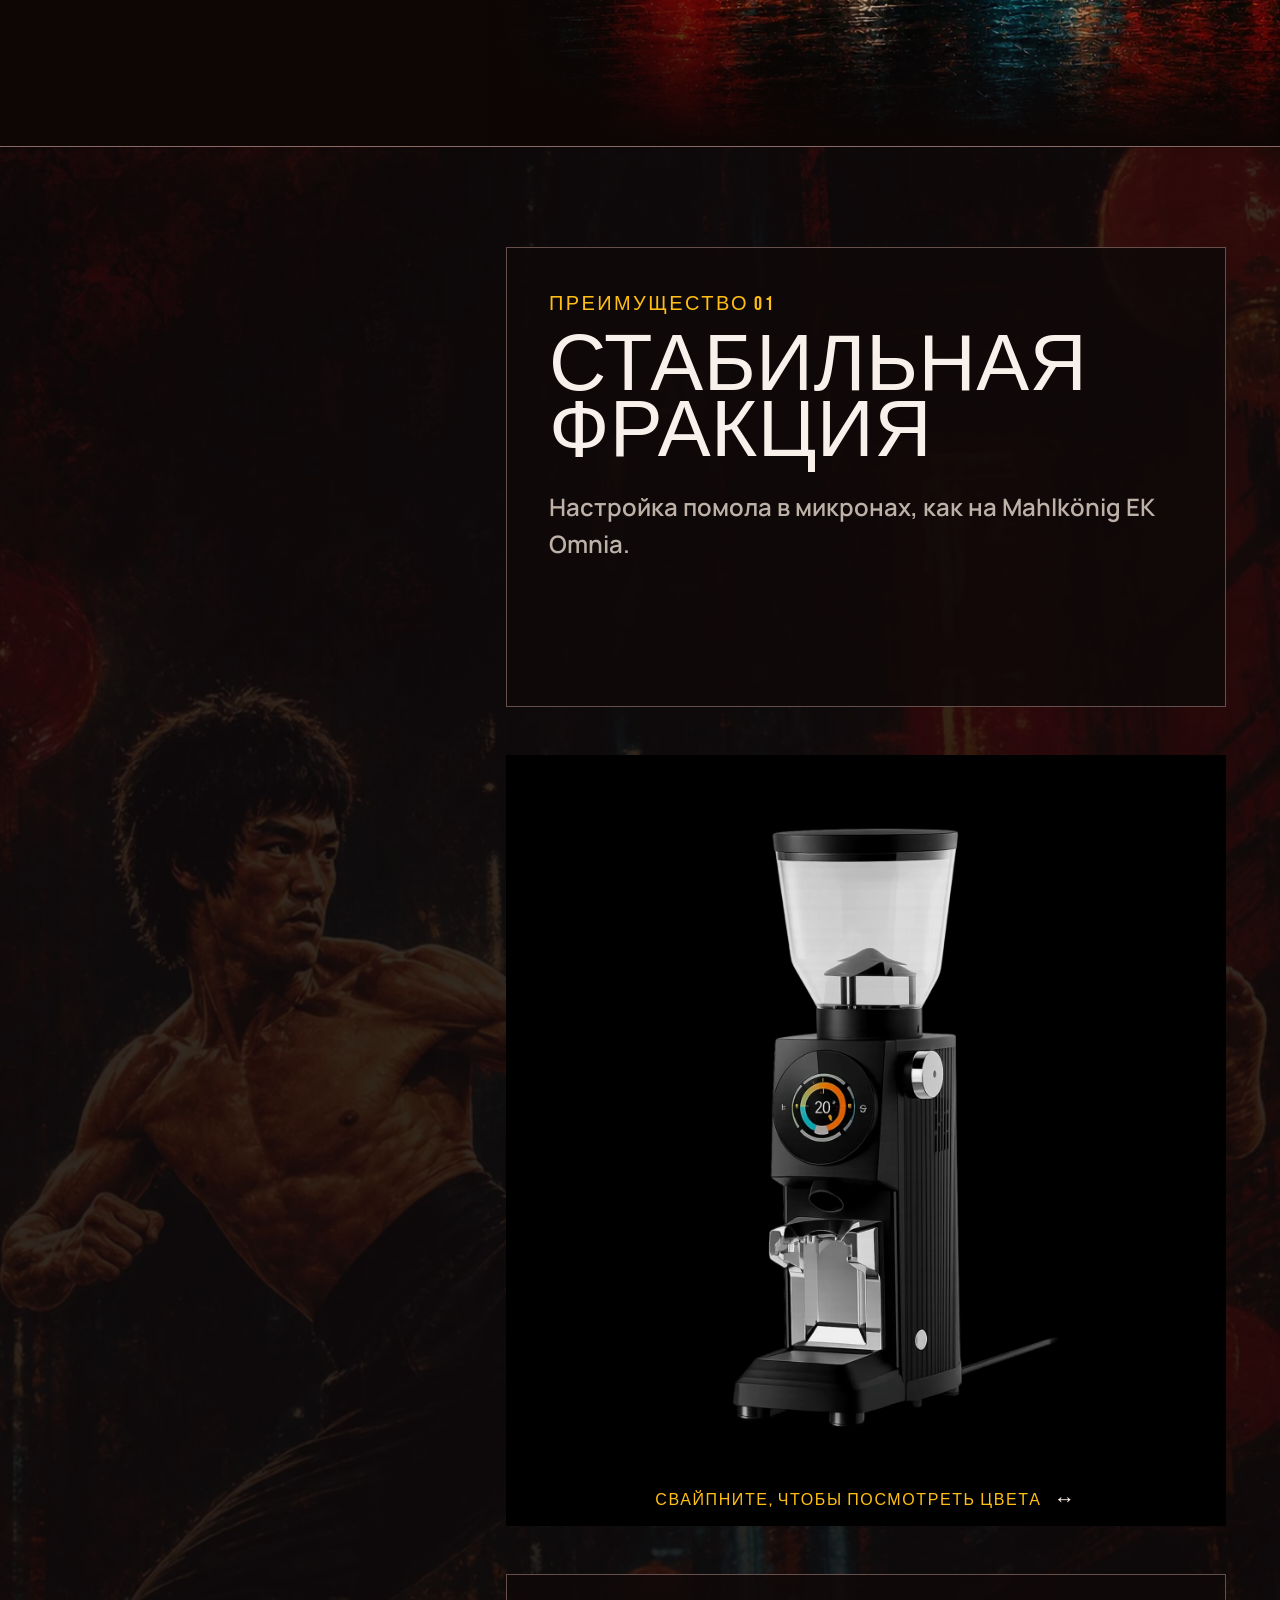
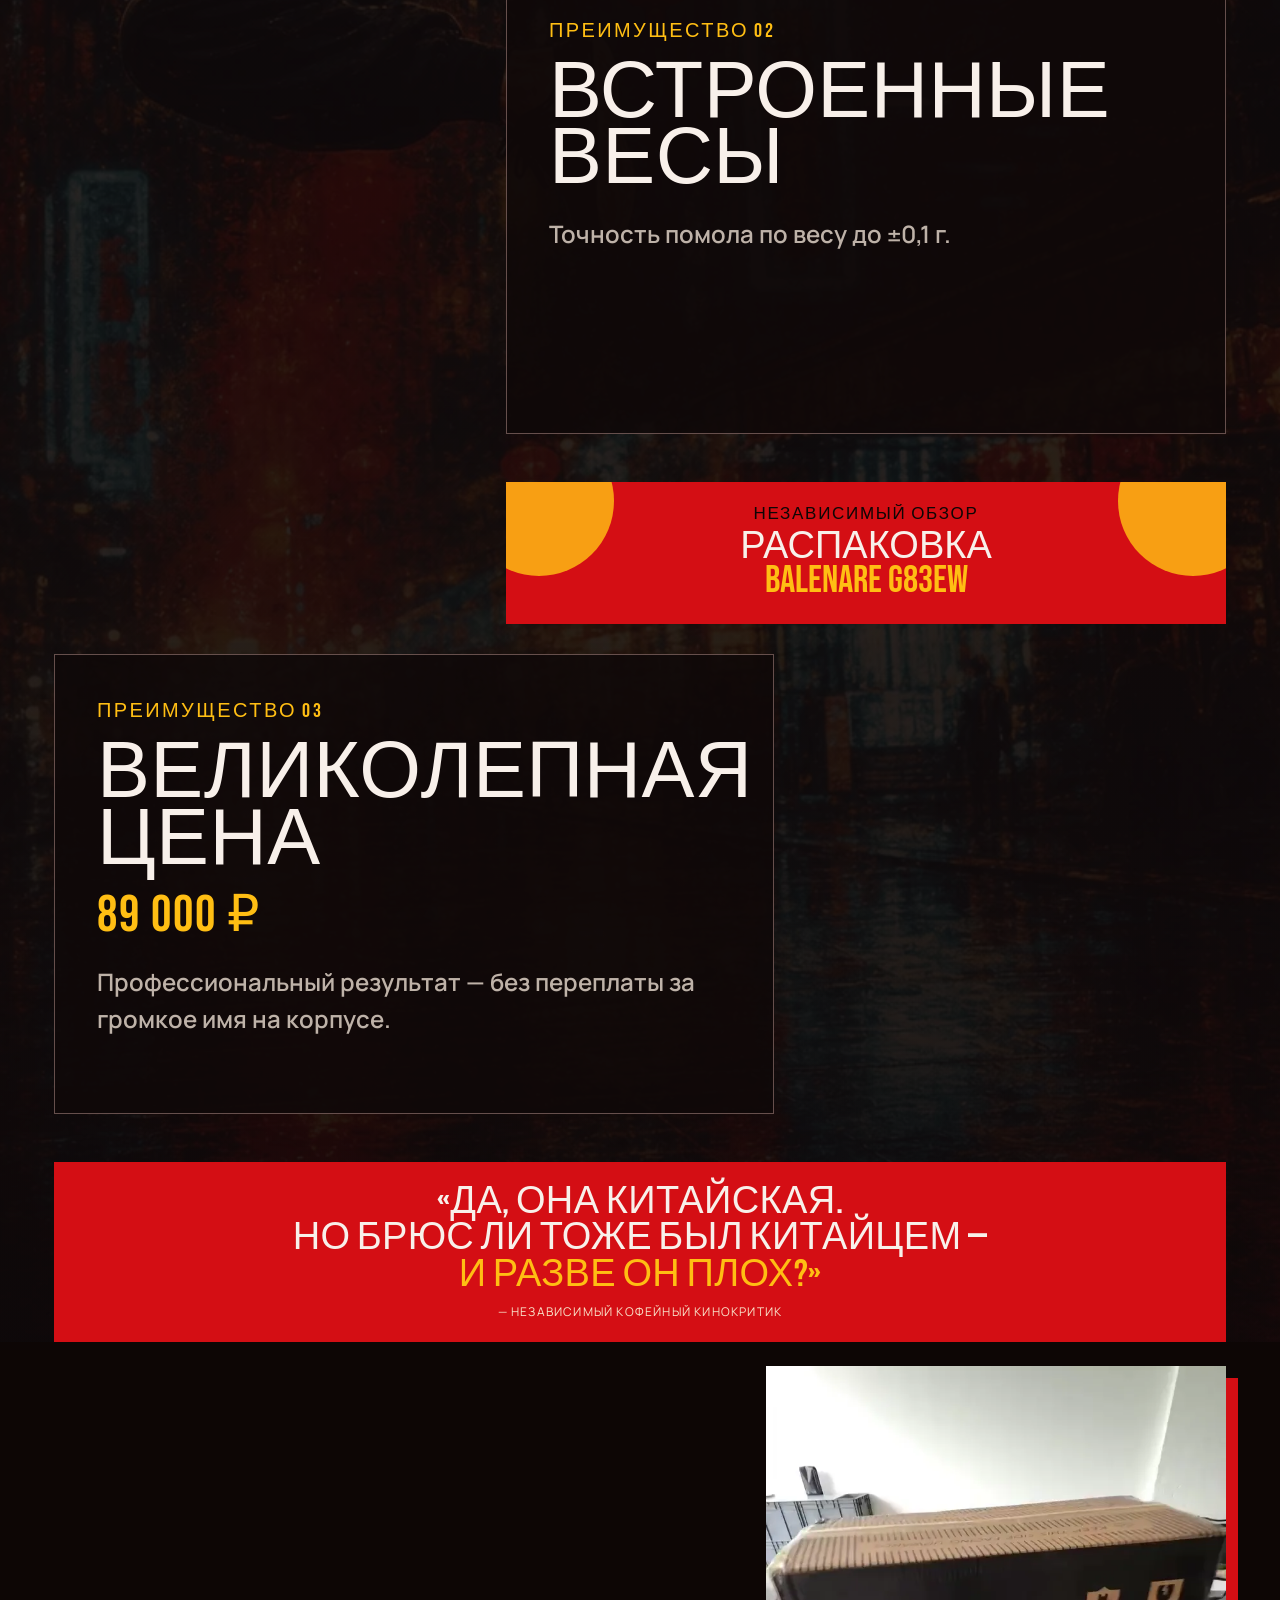
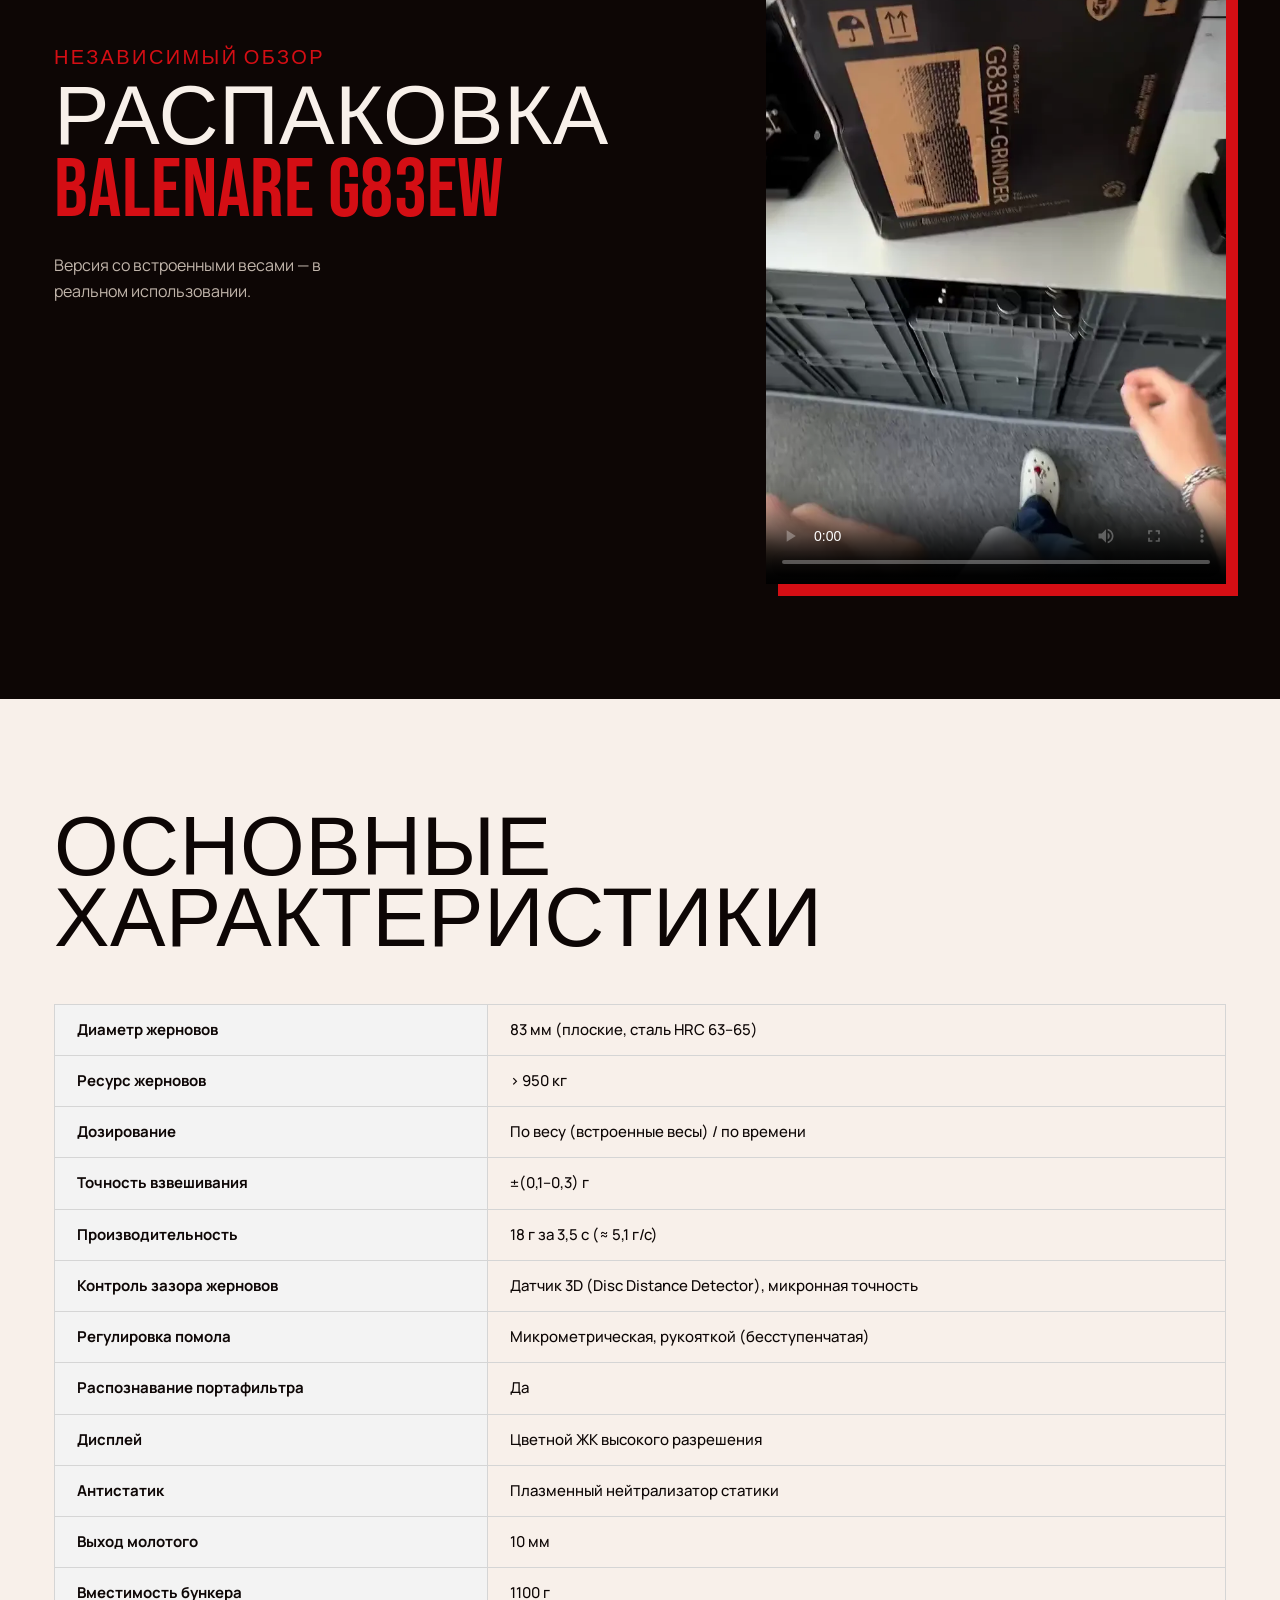
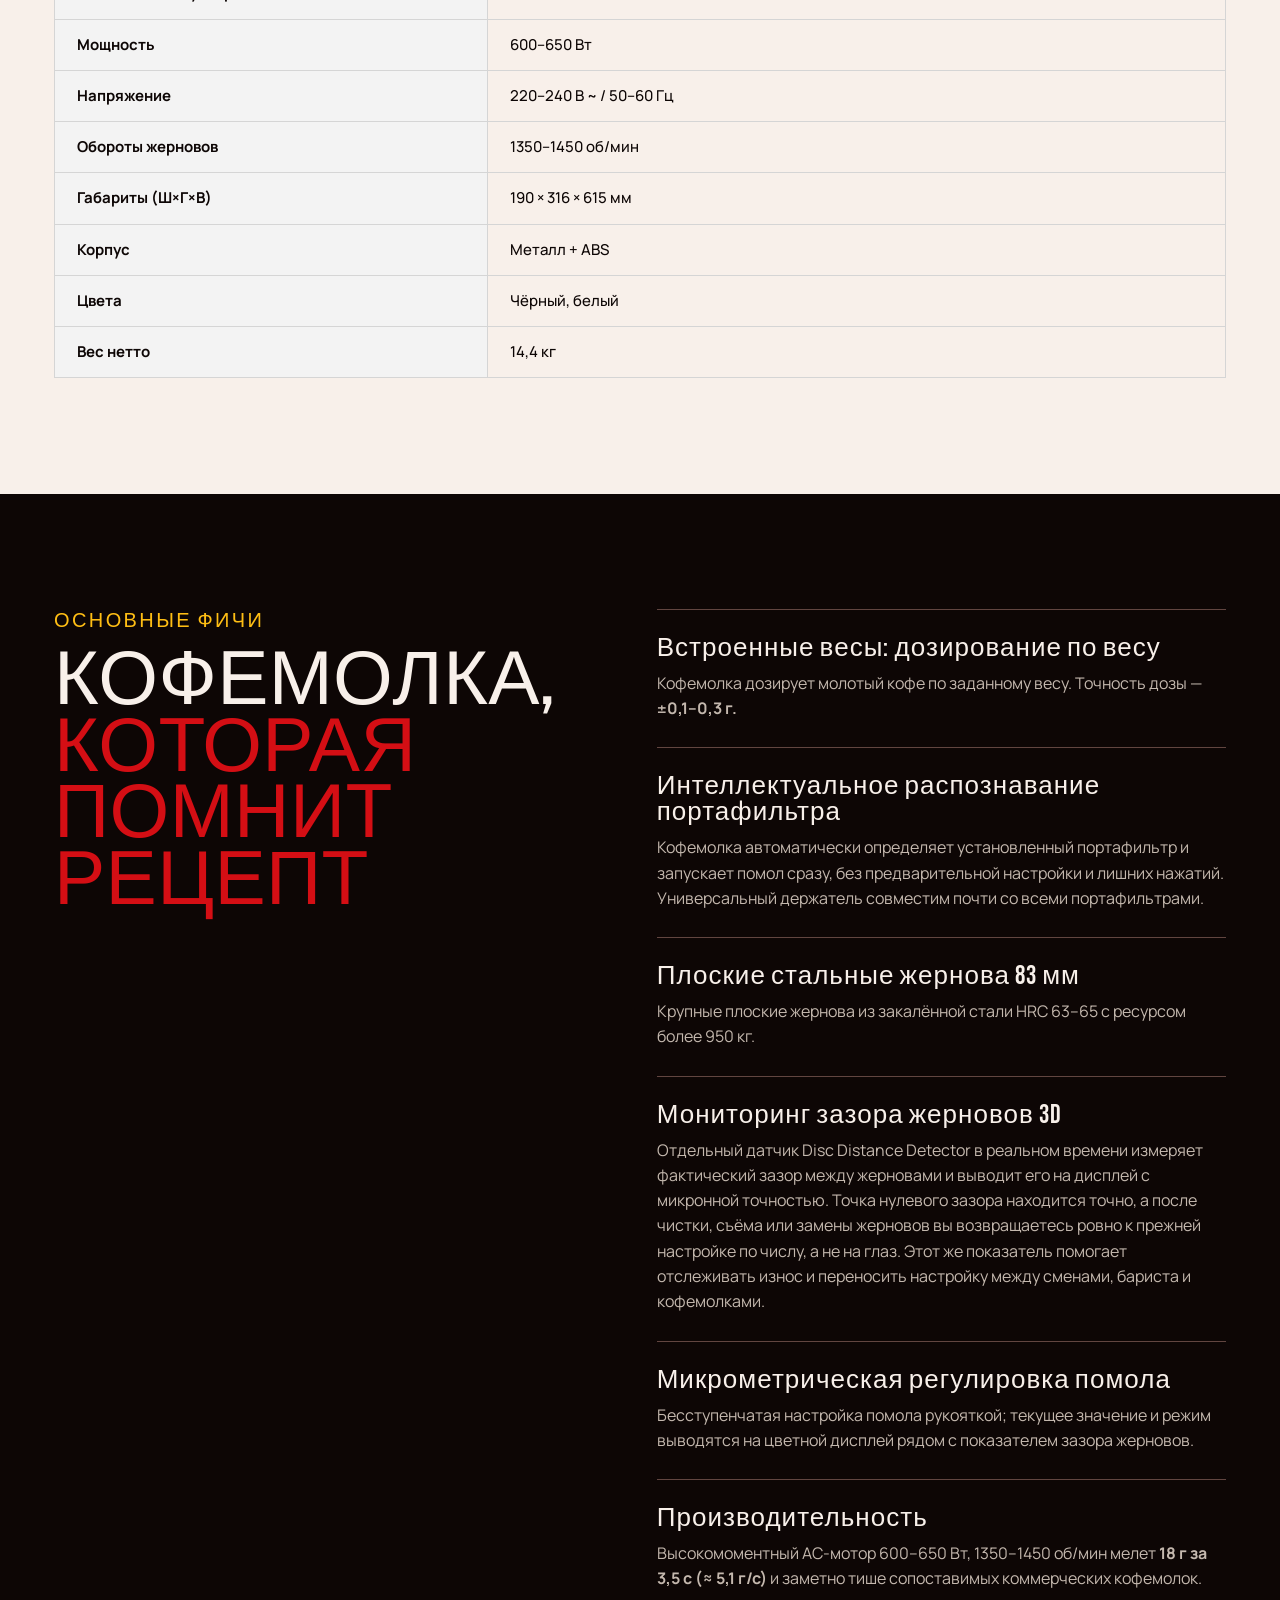
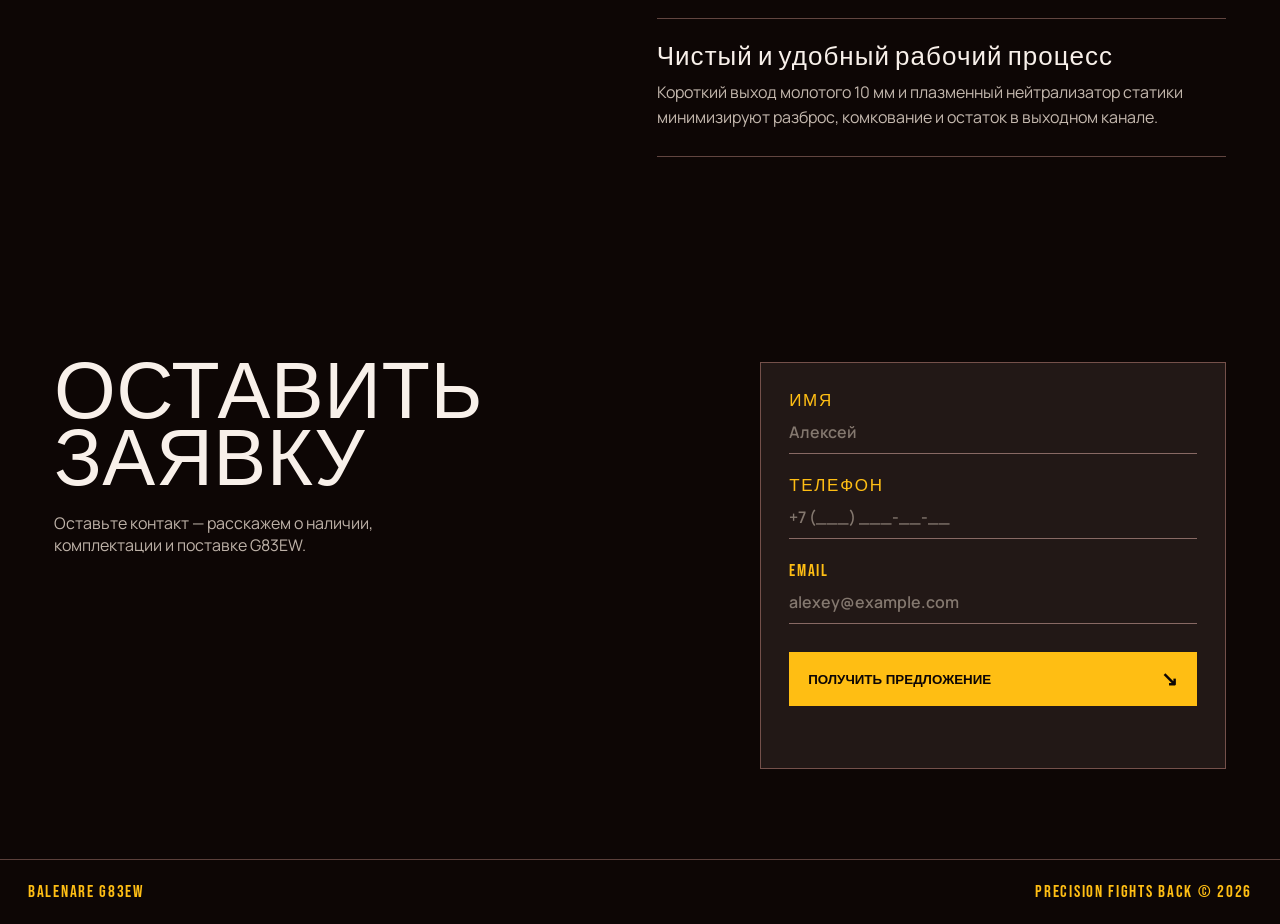
==== commit 14958909: "Refine mobile hero and review teaser" ====
--- a/index.html
+++ b/index.html
@@ -28,13 +28,13 @@
             <p class="showcase-hint" aria-hidden="true">СВАЙПНИТЕ, ЧТОБЫ ПОСМОТРЕТЬ ЦВЕТА <span>↔</span></p>
           </section>
           <article class="target target-weight"><img class="slide-fighter" src="assets/bruce-kick-cutout.webp" alt="" /><span>ПРЕИМУЩЕСТВО 02</span><h2>ВСТРОЕННЫЕ<br />ВЕСЫ</h2><p>Точность помола по весу до ±0,1 г.</p></article>
-          <section class="hongkong-interlude" aria-label="Гонконгская интерлюдия"><span>功夫 / GONGFU</span><p>СПОКОЙНОЕ ДВИЖЕНИЕ.<br /><i>ТОЧНЫЙ РЕЗУЛЬТАТ.</i></p><small>Ночная смена в Гонконге знает: мастерство начинается с повторяемости.</small></section>
+          <a class="hongkong-interlude review-teaser" href="#review" aria-label="Перейти к независимому обзору BALENARE G83EW"><span>НЕЗАВИСИМЫЙ ОБЗОР</span><p>РАСПАКОВКА<br /><i>BALENARE G83EW</i></p></a>
           <article class="target target-price"><img class="slide-fighter" src="assets/bruce-kick-cutout.webp" alt="" /><span>ПРЕИМУЩЕСТВО 03</span><h2>ВЕЛИКОЛЕПНАЯ<br />ЦЕНА</h2><strong class="target-price-value">89 000 ₽</strong><p>Профессиональный результат — без переплаты за громкое имя на корпусе.</p></article>
           <aside class="quote fight-quote"><p>«ДА, ОНА КИТАЙСКАЯ.<br />НО БРЮС ЛИ ТОЖЕ БЫЛ КИТАЙЦЕМ —<br /><i>И РАЗВЕ ОН ПЛОХ?»</i></p><span>— НЕЗАВИСИМЫЙ КОФЕЙНЫЙ КИНОКРИТИК</span></aside>
         </div>
       </section>
 
-      <section class="review" aria-label="Независимый обзор">
+      <section class="review" id="review" aria-label="Независимый обзор">
         <div class="review-copy"><p>НЕЗАВИСИМЫЙ ОБЗОР</p><h2>РАСПАКОВКА<br /><i>BALENARE G83EW</i></h2><span>Версия со встроенными весами — в реальном использовании.</span></div>
         <div class="review-video"><video controls playsinline preload="metadata" poster="assets/balenare-review-poster.webp"><source src="assets/balenare-g83ew-independent-review.mp4" type="video/mp4" />Ваш браузер не поддерживает видео.</video></div>
       </section>
--- a/style.css
+++ b/style.css
@@ -79,6 +79,7 @@
   }
 
 }
+
 .fight { height:auto; }
 @media (max-width:760px) { .fight { height:auto; } }
 
@@ -165,3 +166,39 @@
 @media (prefers-reduced-motion:reduce) {
   .slide-fighter { transition:none; }
 }
+
+/* Mobile hero: the machine stays unobscured above the copy. */
+.hero-image img { filter:brightness(1.25) saturate(.92) contrast(1.03); }
+.review-teaser { display:block; transition:transform .2s ease,filter .2s ease; }
+.review-teaser:hover { transform:translateY(-3px); filter:brightness(1.08); }
+
+@media (max-width:760px) {
+  .hero {
+    display:grid;
+    min-height:calc(100svh - 56px);
+    grid-template-columns:1fr;
+    grid-template-rows:52svh auto;
+  }
+  .hero-image {
+    position:relative;
+    inset:auto;
+    order:-1;
+    min-height:0;
+    overflow:hidden;
+  }
+  .hero-image img {
+    object-position:center 62%;
+    transform:scale(1.38);
+    transform-origin:center 62%;
+    filter:brightness(1.38) saturate(.95) contrast(1.01);
+  }
+  .hero-image:after { background:linear-gradient(0deg,rgb(15 8 9 / .3),transparent 34%); }
+  .hero-text {
+    position:relative;
+    z-index:1;
+    min-height:0;
+    padding:28px 24px 42px;
+    justify-content:flex-start;
+    background:var(--ink);
+  }
+}
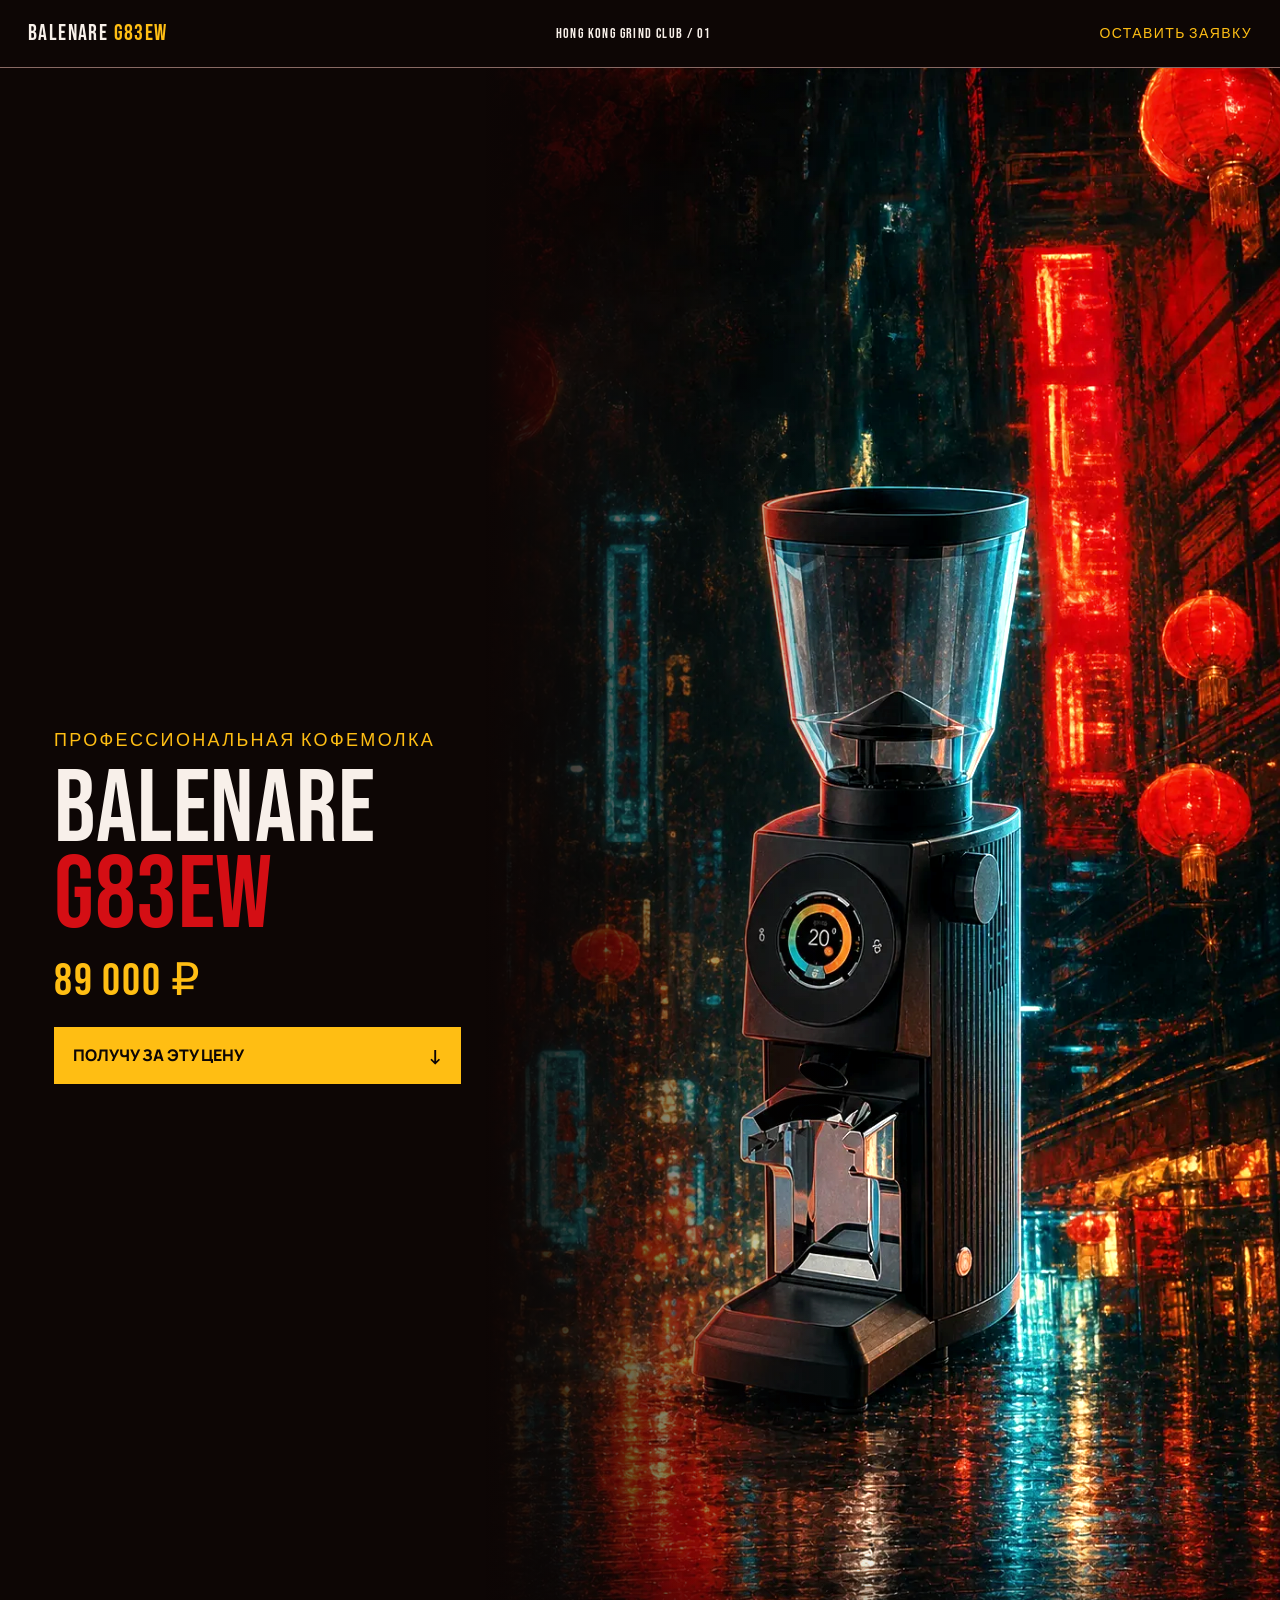
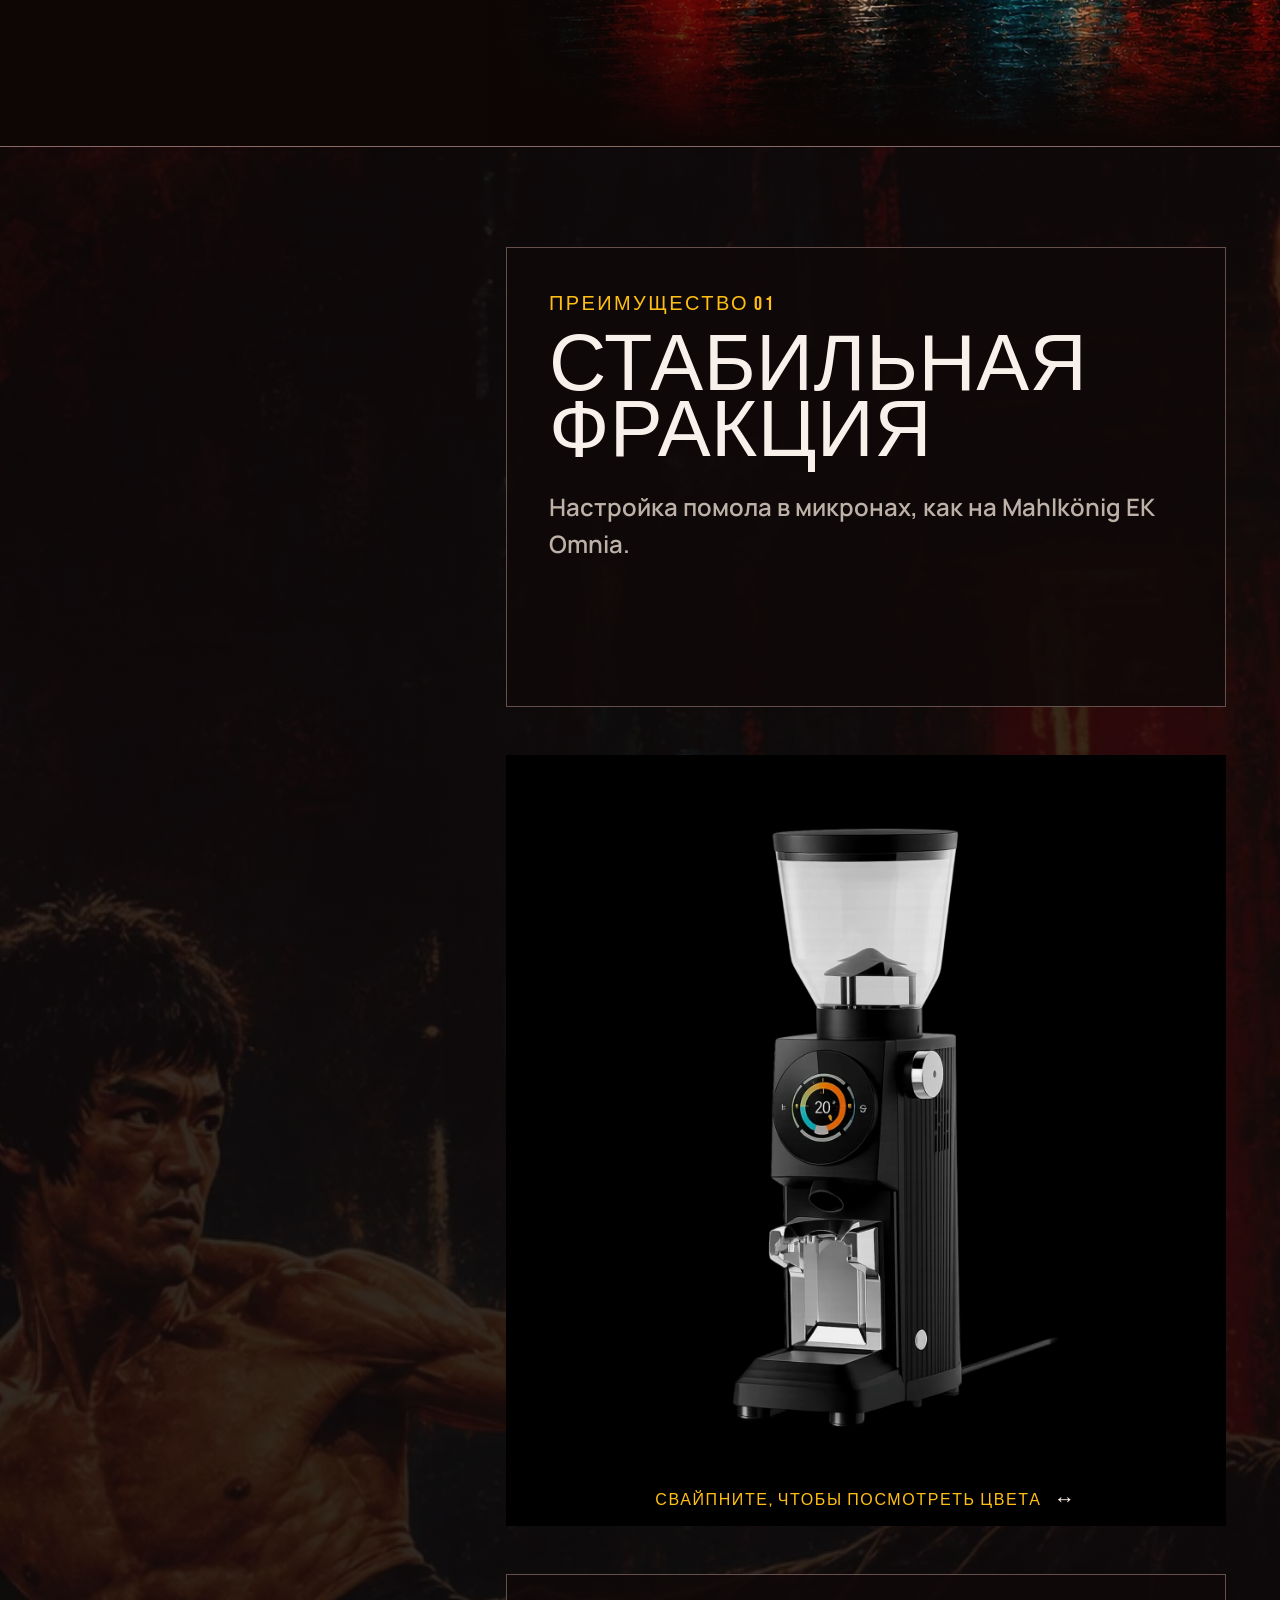
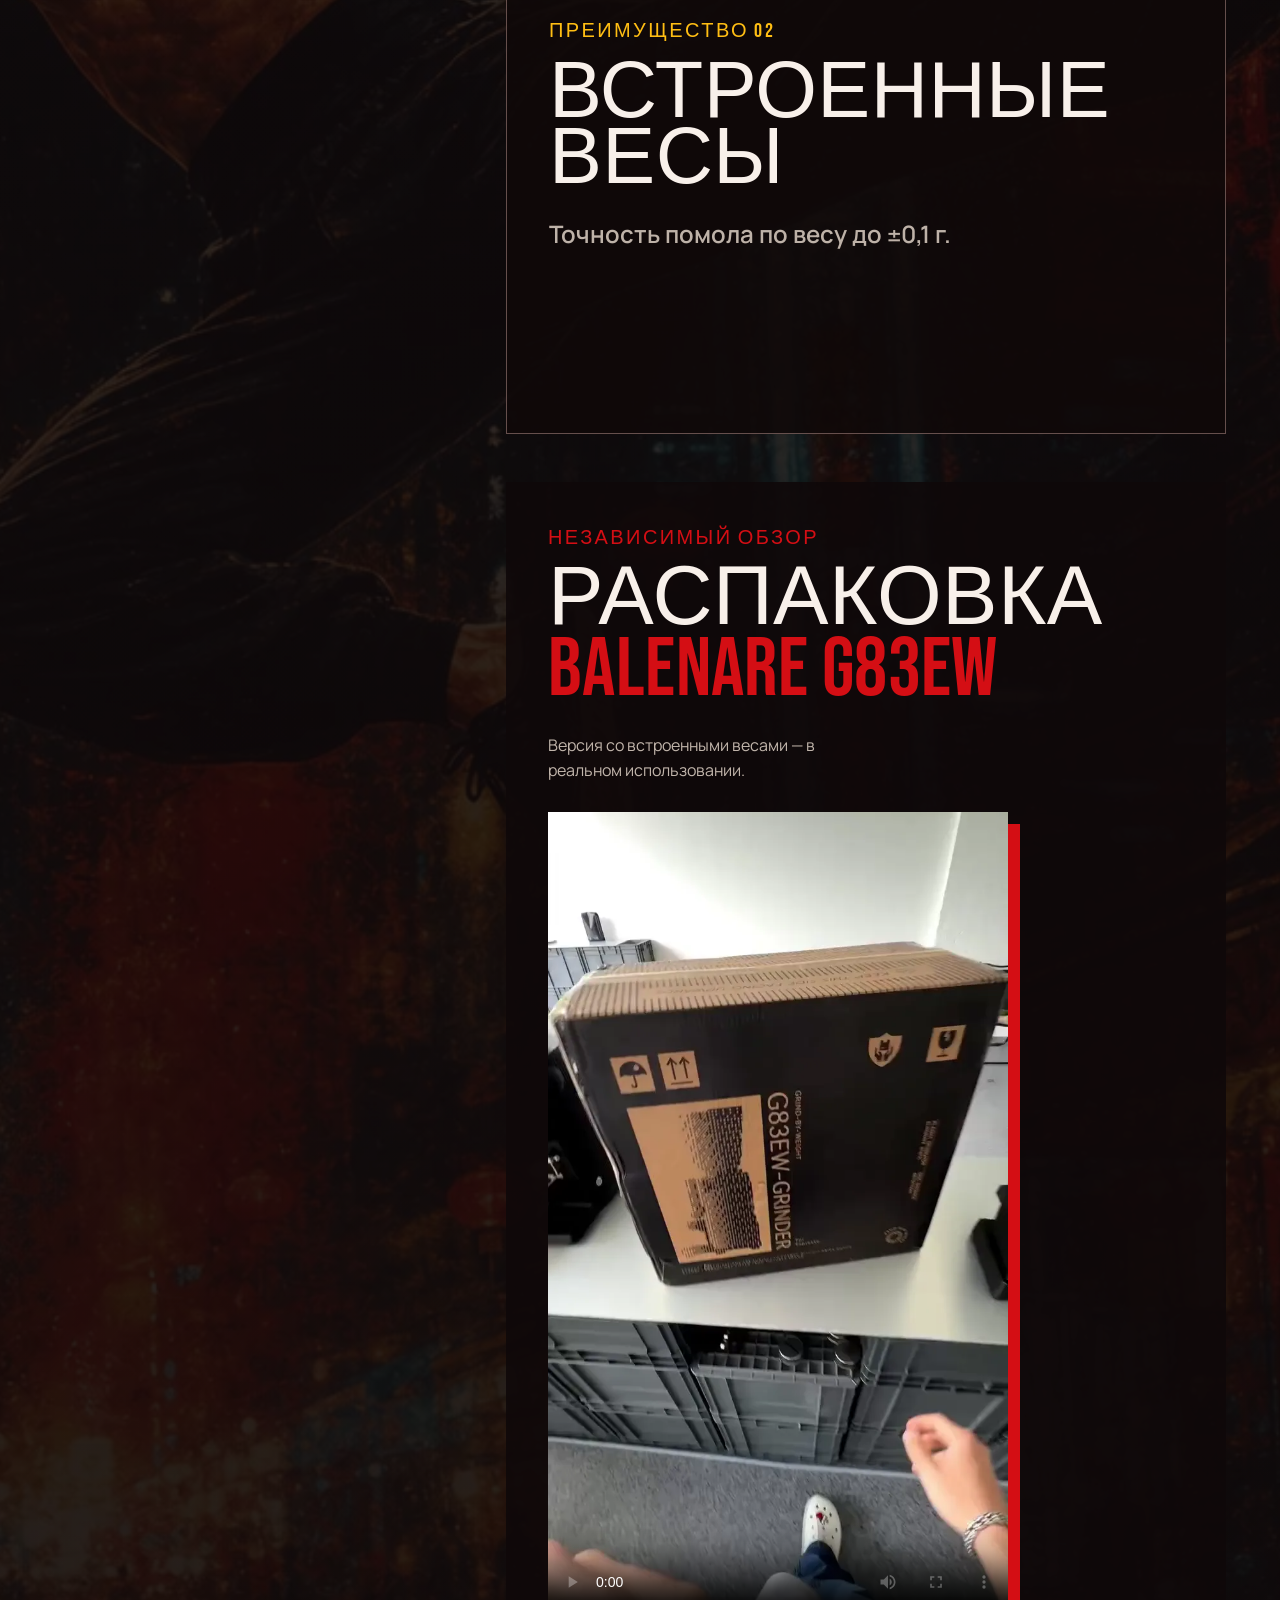
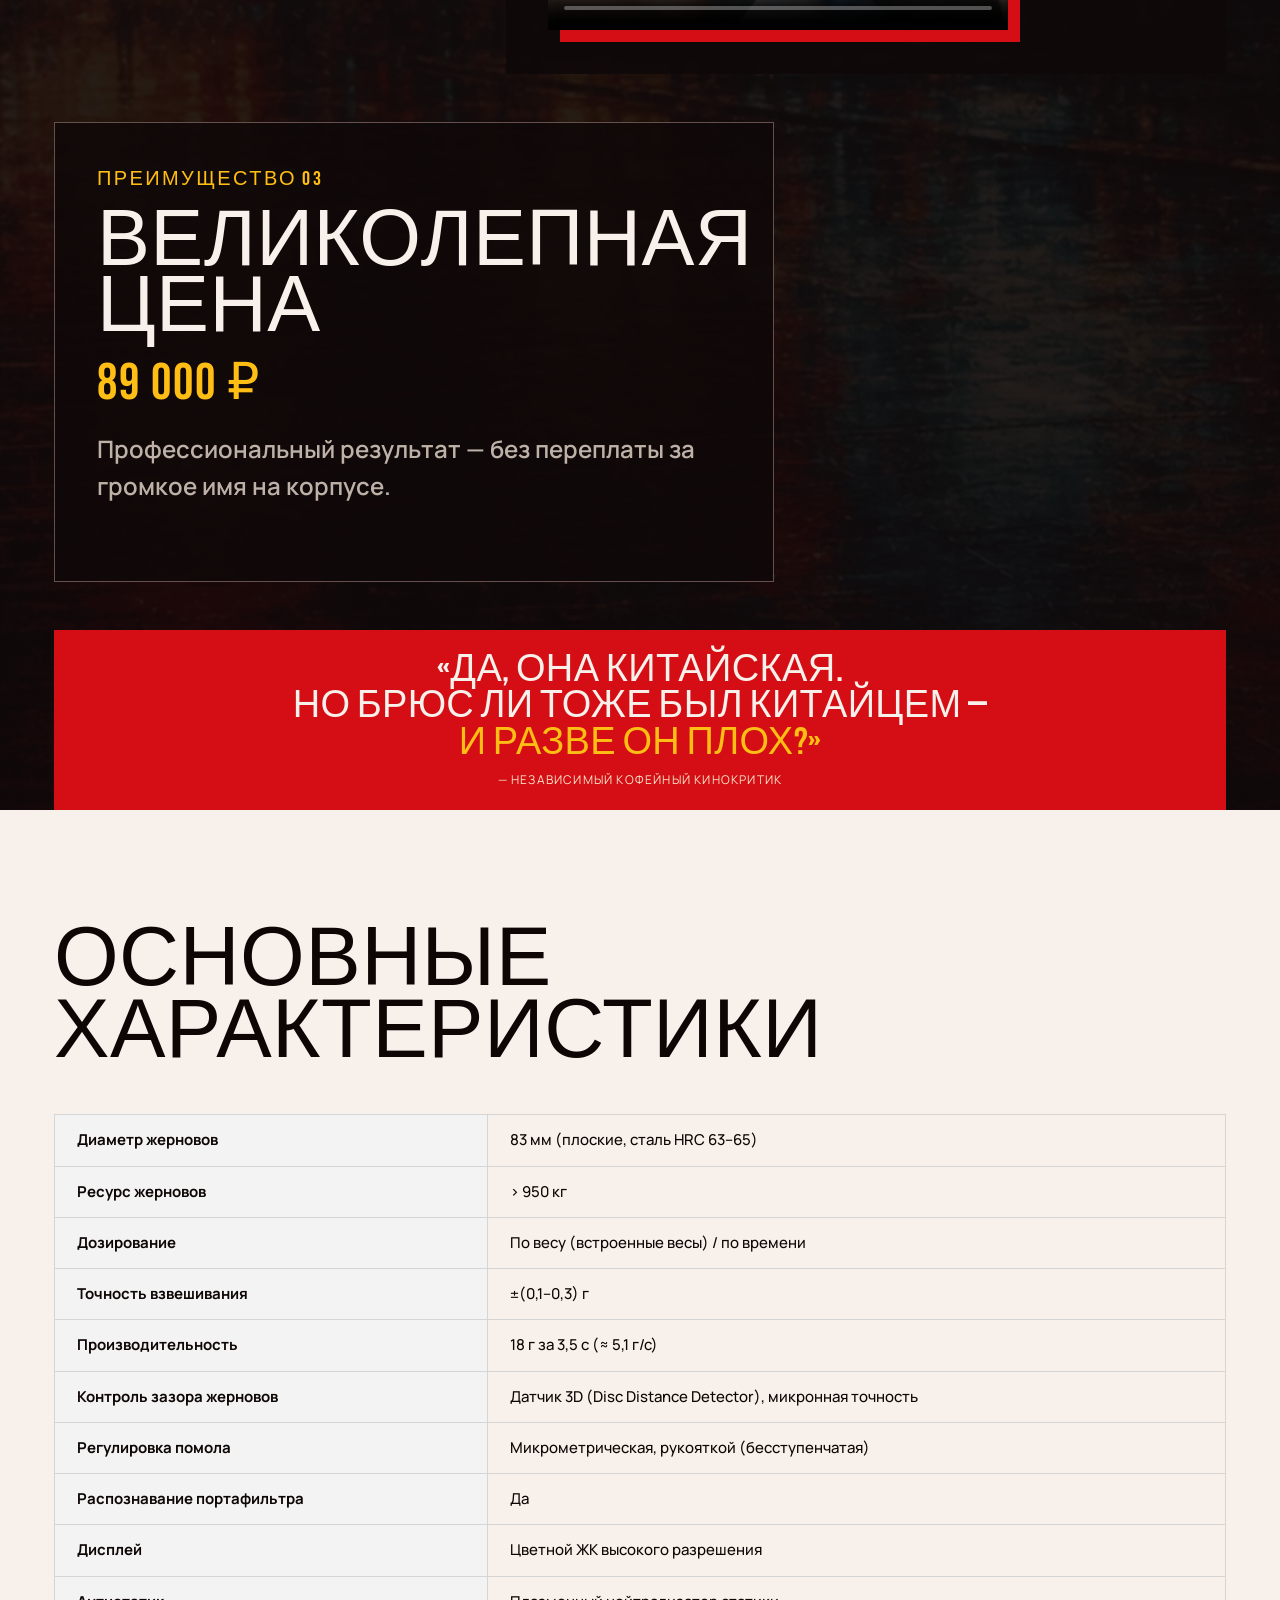
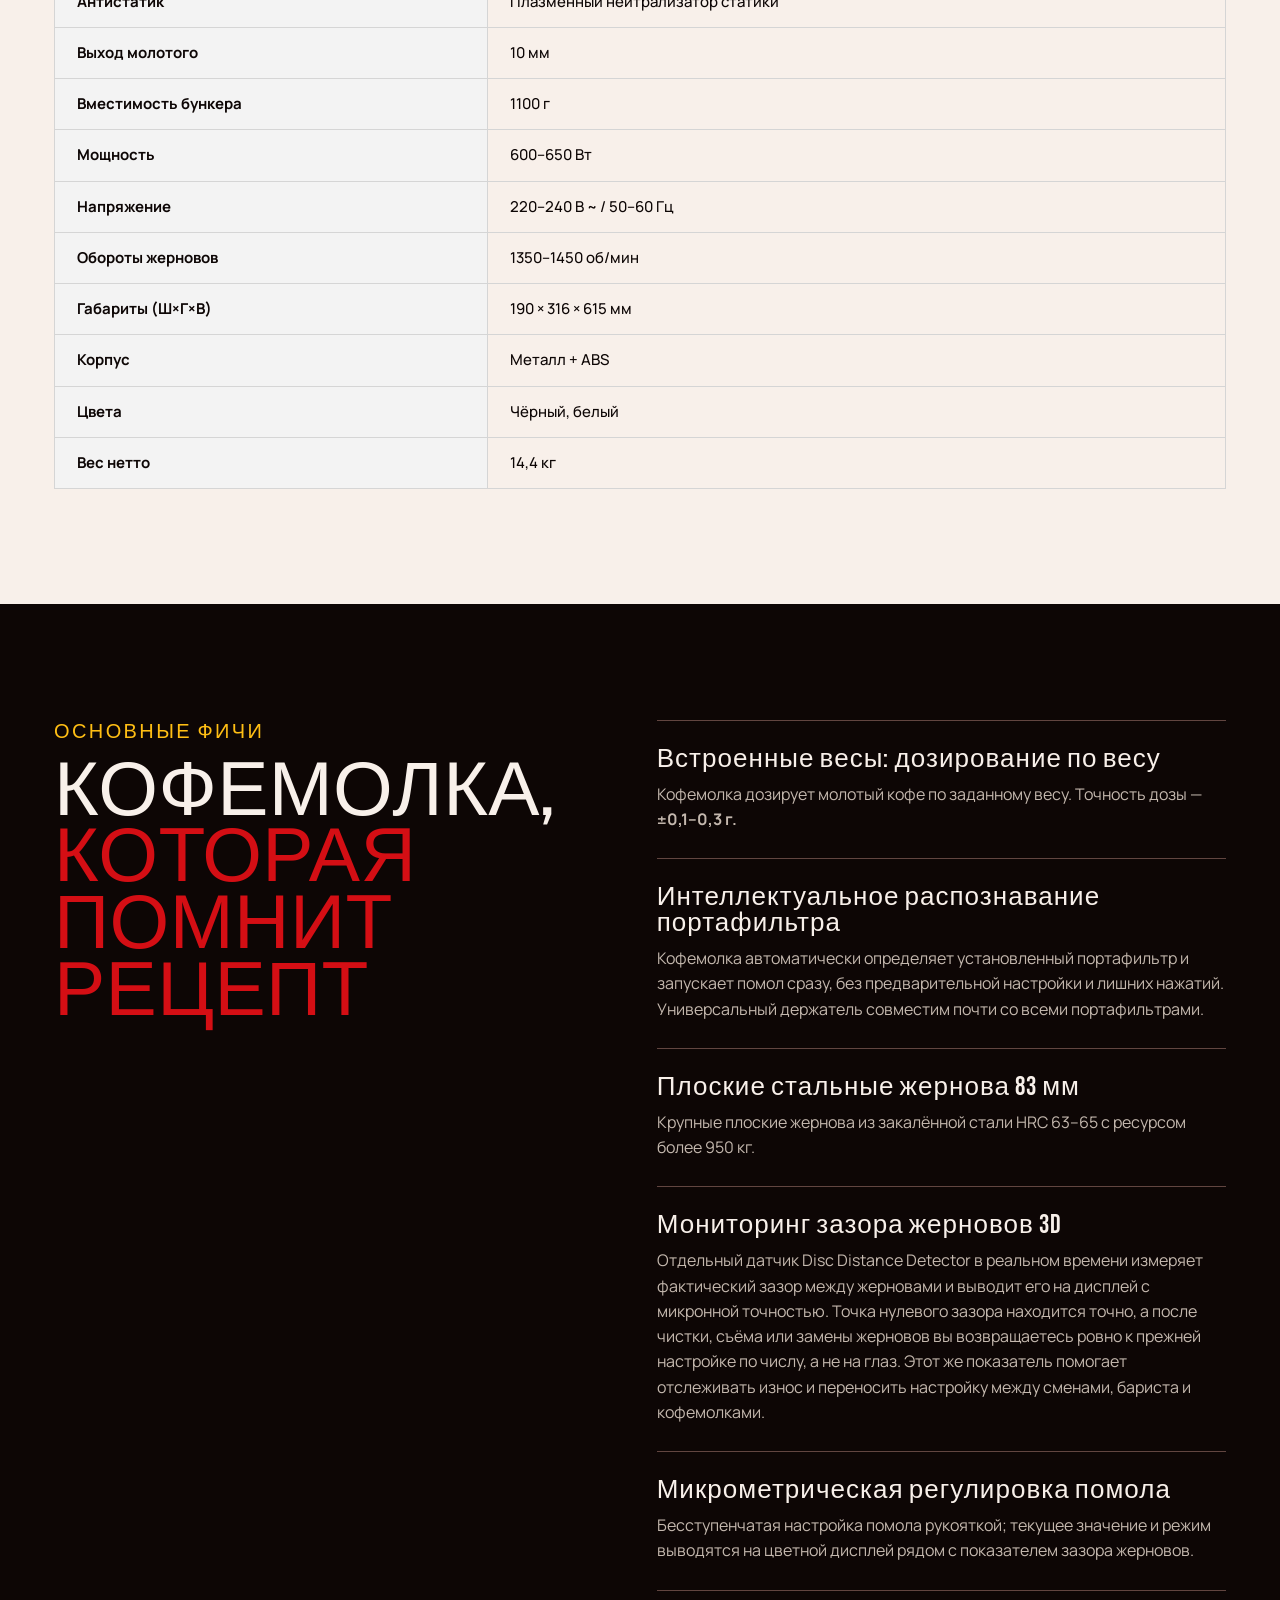
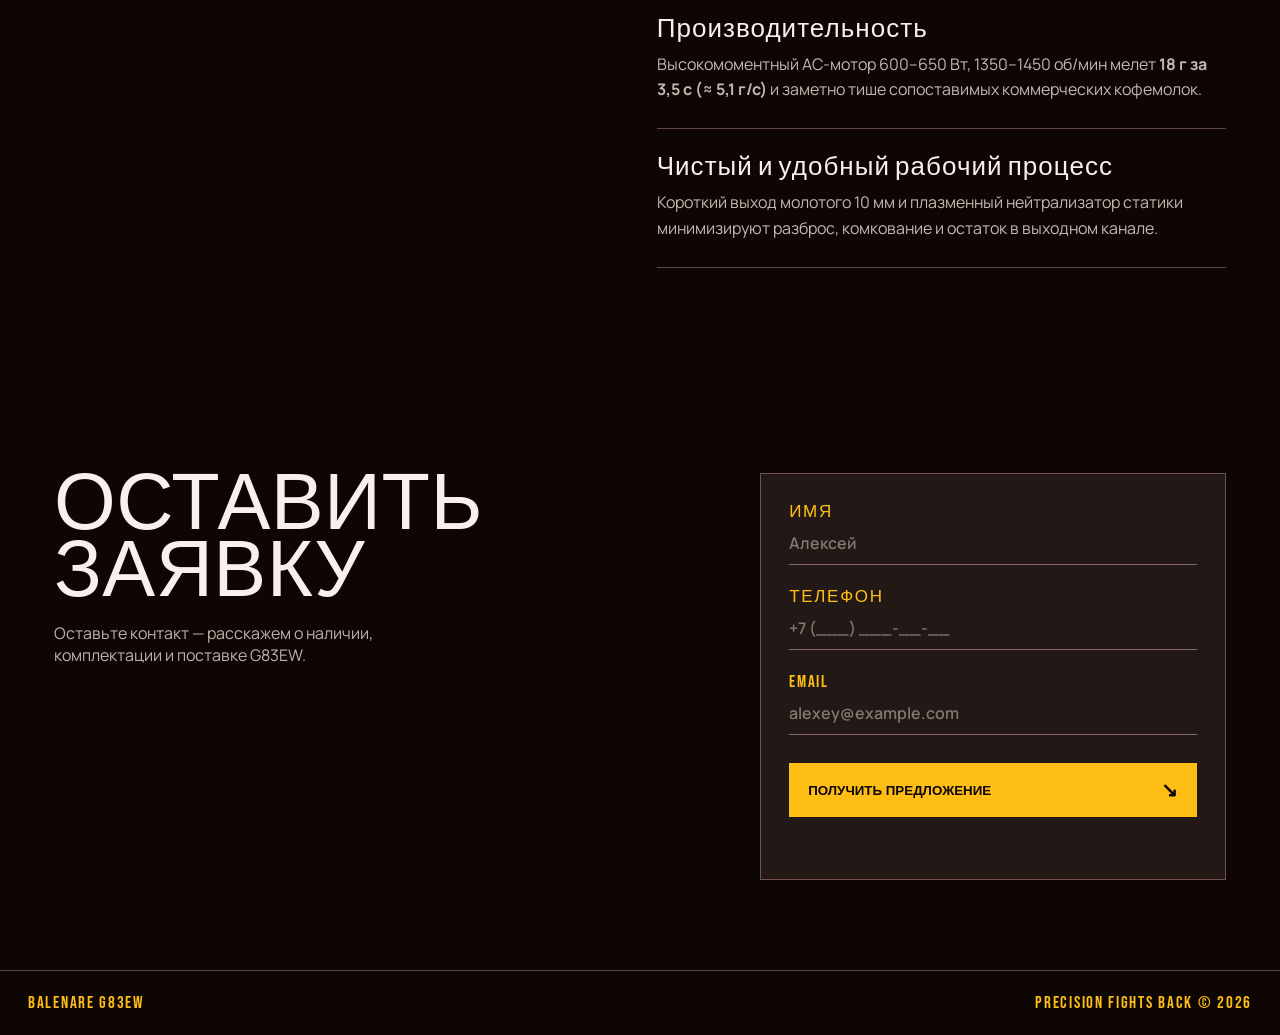
==== commit 93baf088: "Move independent review into fight section" ====
--- a/index.html
+++ b/index.html
@@ -28,15 +28,13 @@
             <p class="showcase-hint" aria-hidden="true">СВАЙПНИТЕ, ЧТОБЫ ПОСМОТРЕТЬ ЦВЕТА <span>↔</span></p>
           </section>
           <article class="target target-weight"><img class="slide-fighter" src="assets/bruce-kick-cutout.webp" alt="" /><span>ПРЕИМУЩЕСТВО 02</span><h2>ВСТРОЕННЫЕ<br />ВЕСЫ</h2><p>Точность помола по весу до ±0,1 г.</p></article>
-          <a class="hongkong-interlude review-teaser" href="#review" aria-label="Перейти к независимому обзору BALENARE G83EW"><span>НЕЗАВИСИМЫЙ ОБЗОР</span><p>РАСПАКОВКА<br /><i>BALENARE G83EW</i></p></a>
+          <section class="review review-inline" aria-label="Независимый обзор">
+            <div class="review-copy"><p>НЕЗАВИСИМЫЙ ОБЗОР</p><h2>РАСПАКОВКА<br /><i>BALENARE G83EW</i></h2><span>Версия со встроенными весами — в реальном использовании.</span></div>
+            <div class="review-video"><video controls playsinline preload="metadata" poster="assets/balenare-review-poster.webp"><source src="assets/balenare-g83ew-independent-review.mp4" type="video/mp4" />Ваш браузер не поддерживает видео.</video></div>
+          </section>
           <article class="target target-price"><img class="slide-fighter" src="assets/bruce-kick-cutout.webp" alt="" /><span>ПРЕИМУЩЕСТВО 03</span><h2>ВЕЛИКОЛЕПНАЯ<br />ЦЕНА</h2><strong class="target-price-value">89 000 ₽</strong><p>Профессиональный результат — без переплаты за громкое имя на корпусе.</p></article>
           <aside class="quote fight-quote"><p>«ДА, ОНА КИТАЙСКАЯ.<br />НО БРЮС ЛИ ТОЖЕ БЫЛ КИТАЙЦЕМ —<br /><i>И РАЗВЕ ОН ПЛОХ?»</i></p><span>— НЕЗАВИСИМЫЙ КОФЕЙНЫЙ КИНОКРИТИК</span></aside>
         </div>
-      </section>
-
-      <section class="review" id="review" aria-label="Независимый обзор">
-        <div class="review-copy"><p>НЕЗАВИСИМЫЙ ОБЗОР</p><h2>РАСПАКОВКА<br /><i>BALENARE G83EW</i></h2><span>Версия со встроенными весами — в реальном использовании.</span></div>
-        <div class="review-video"><video controls playsinline preload="metadata" poster="assets/balenare-review-poster.webp"><source src="assets/balenare-g83ew-independent-review.mp4" type="video/mp4" />Ваш браузер не поддерживает видео.</video></div>
       </section>
 
       <section class="spec-gallery" id="specs" aria-label="Основные характеристики BALENARE G83EW">
--- a/style.css
+++ b/style.css
@@ -134,6 +134,8 @@
 .review-copy span { display:block; max-width:30ch; margin-top:26px; color:oklch(.78 .02 63); line-height:1.6; }
 .review-video { width:min(100%,460px); justify-self:end; overflow:hidden; background:#000; box-shadow:12px 12px 0 var(--red); }
 .review-video video { display:block; width:100%; aspect-ratio:9/16; background:#000; }
+.fight .review-inline { width:min(720px,100%); margin:0 0 48px auto; padding:44px 42px; grid-template-columns:1fr; gap:28px; background:rgb(15 8 9 / .9); }
+.fight .review-inline .review-video { width:min(100%,460px); justify-self:start; }
 
 @media (max-width:760px) {
   .hero { position:relative; display:block; min-height:calc(100svh - 56px); }
@@ -157,6 +159,8 @@
   .fight { padding-bottom:0; }
   .fight + .review { padding-top:20px; }
   .review-video { width:min(100%,390px); justify-self:center; box-shadow:8px 8px 0 var(--red); }
+  .fight .review-inline { width:100%; margin-bottom:30px; padding:30px 22px; gap:26px; }
+  .fight .review-inline .review-video { width:min(100%,390px); justify-self:center; }
   .features { grid-template-columns:1fr; gap:42px; padding:72px 20px; }
   .features-heading h2 { font-size:clamp(48px,13vw,66px); }
   .feature-list article { padding:22px 0; }
@@ -169,8 +173,7 @@
 
 /* Mobile hero: the machine stays unobscured above the copy. */
 .hero-image img { filter:brightness(1.25) saturate(.92) contrast(1.03); }
-.review-teaser { display:block; transition:transform .2s ease,filter .2s ease; }
-.review-teaser:hover { transform:translateY(-3px); filter:brightness(1.08); }
+.review-teaser { display:block; }
 
 @media (max-width:760px) {
   .hero {
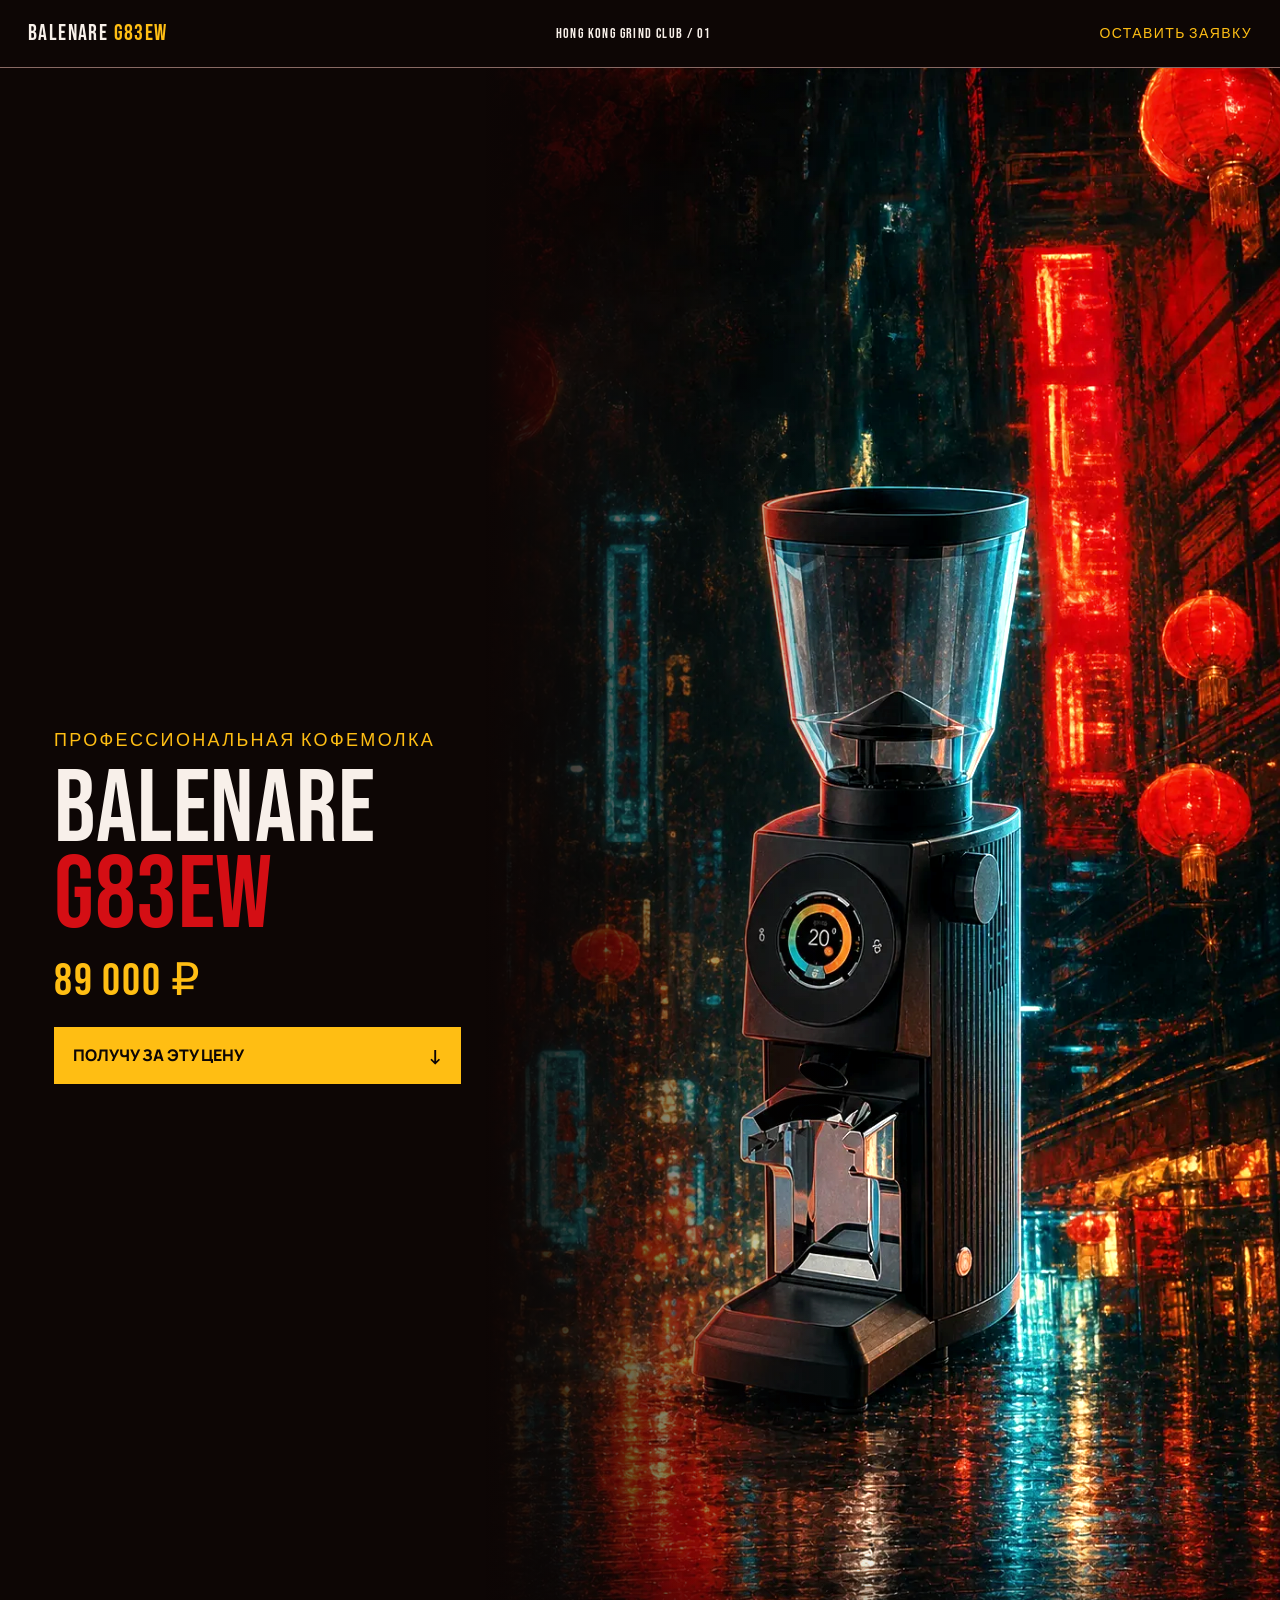
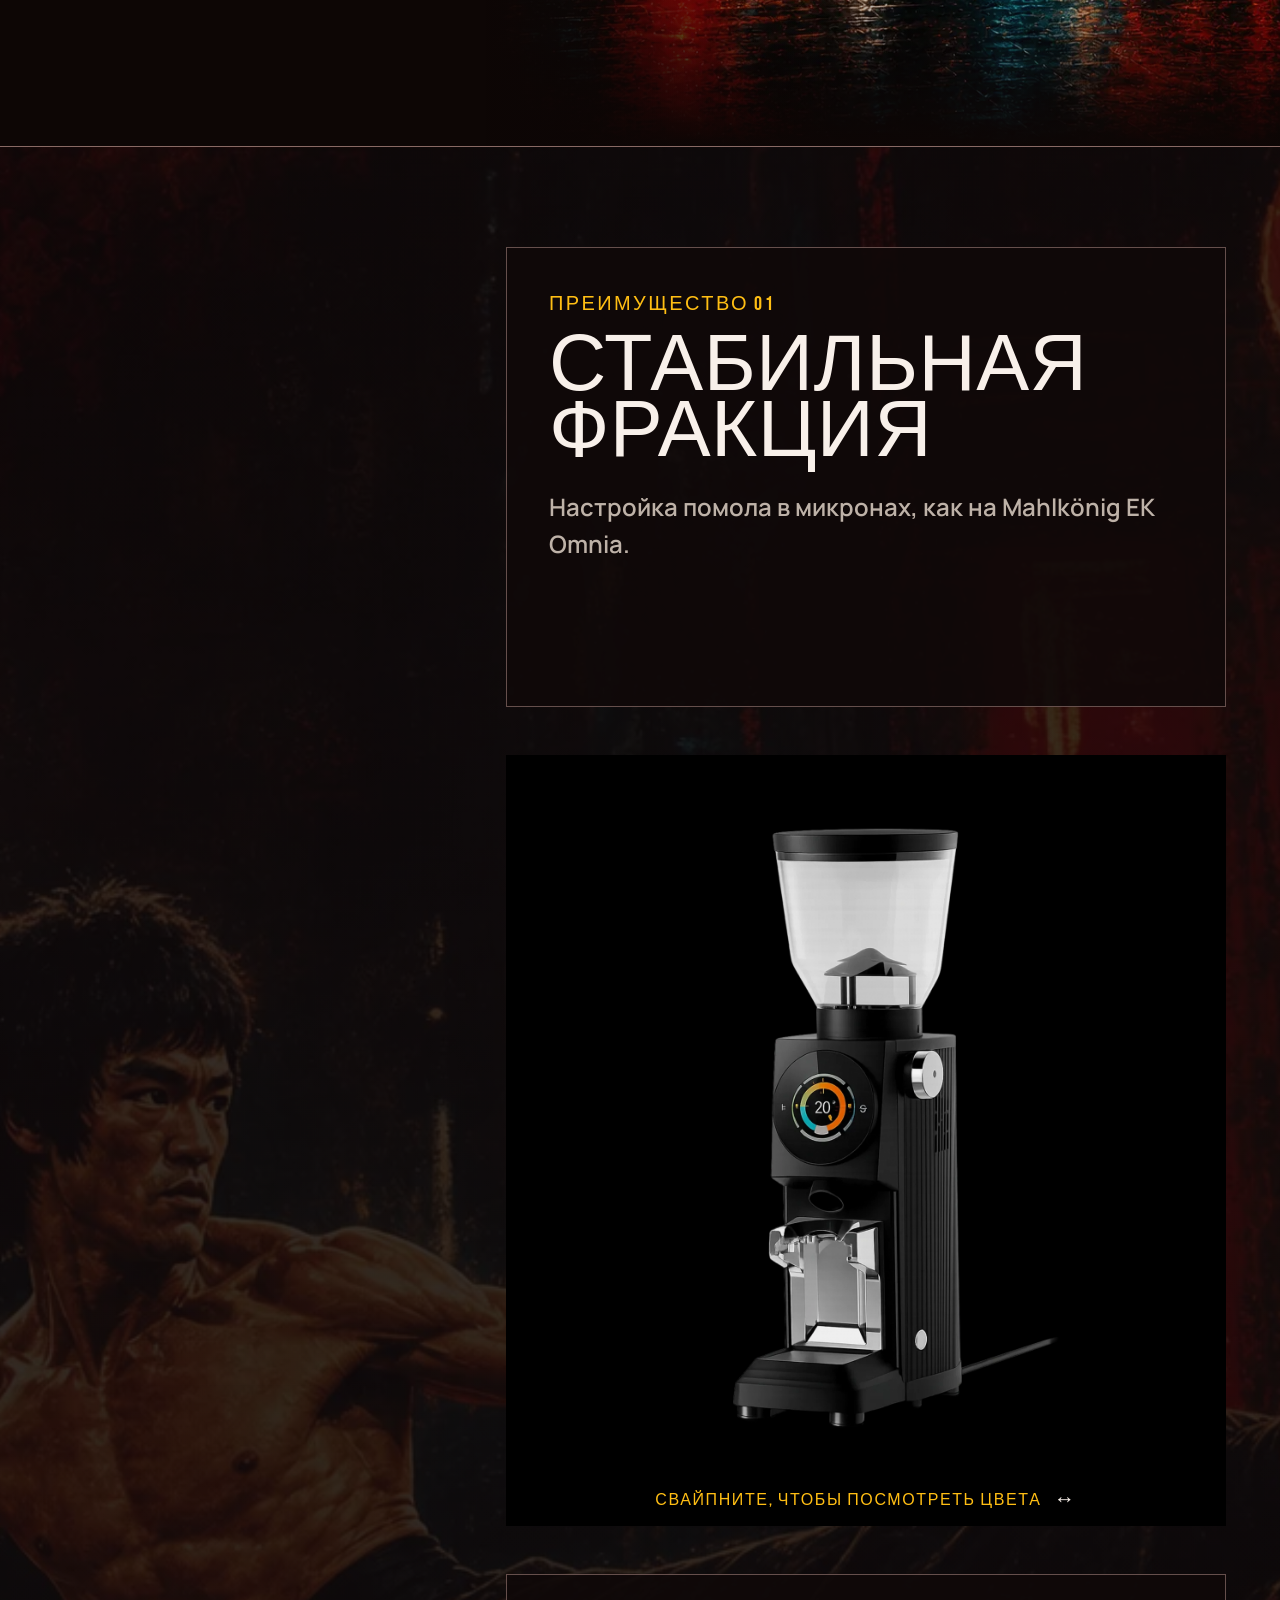
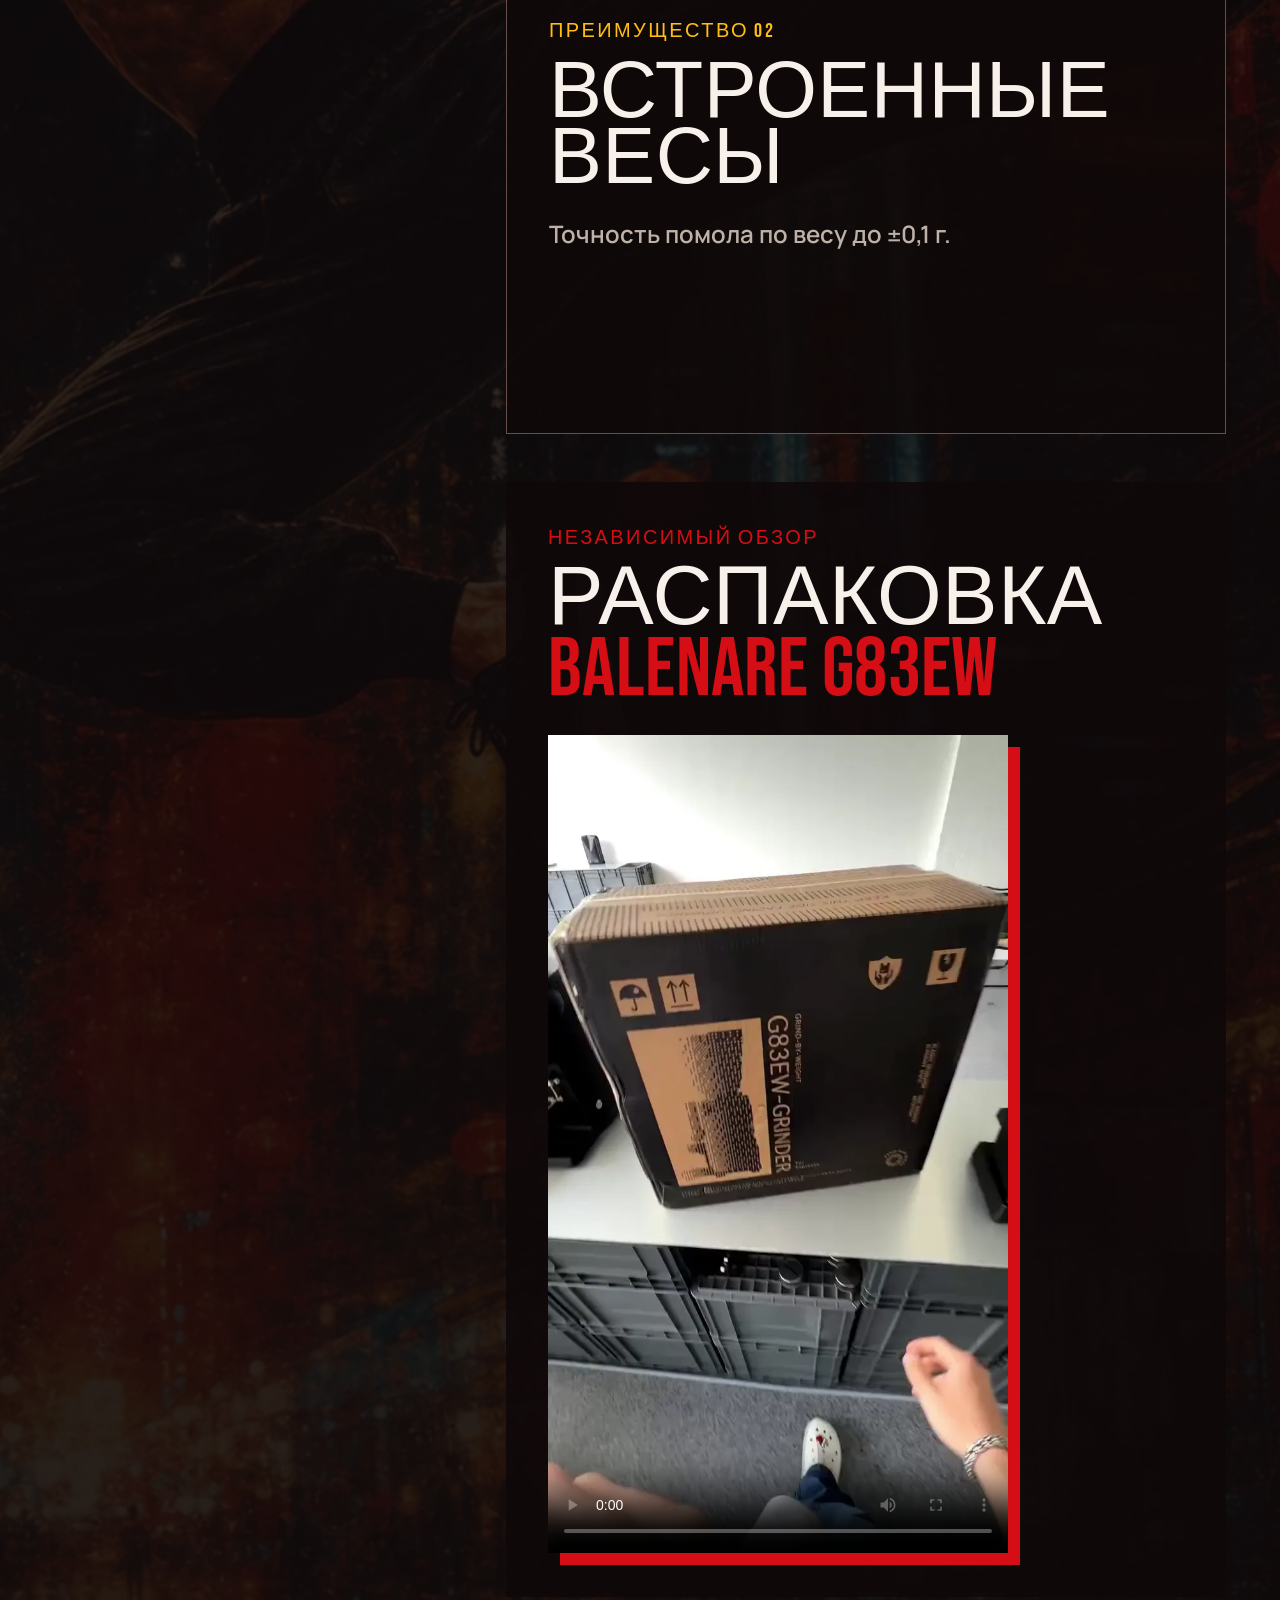
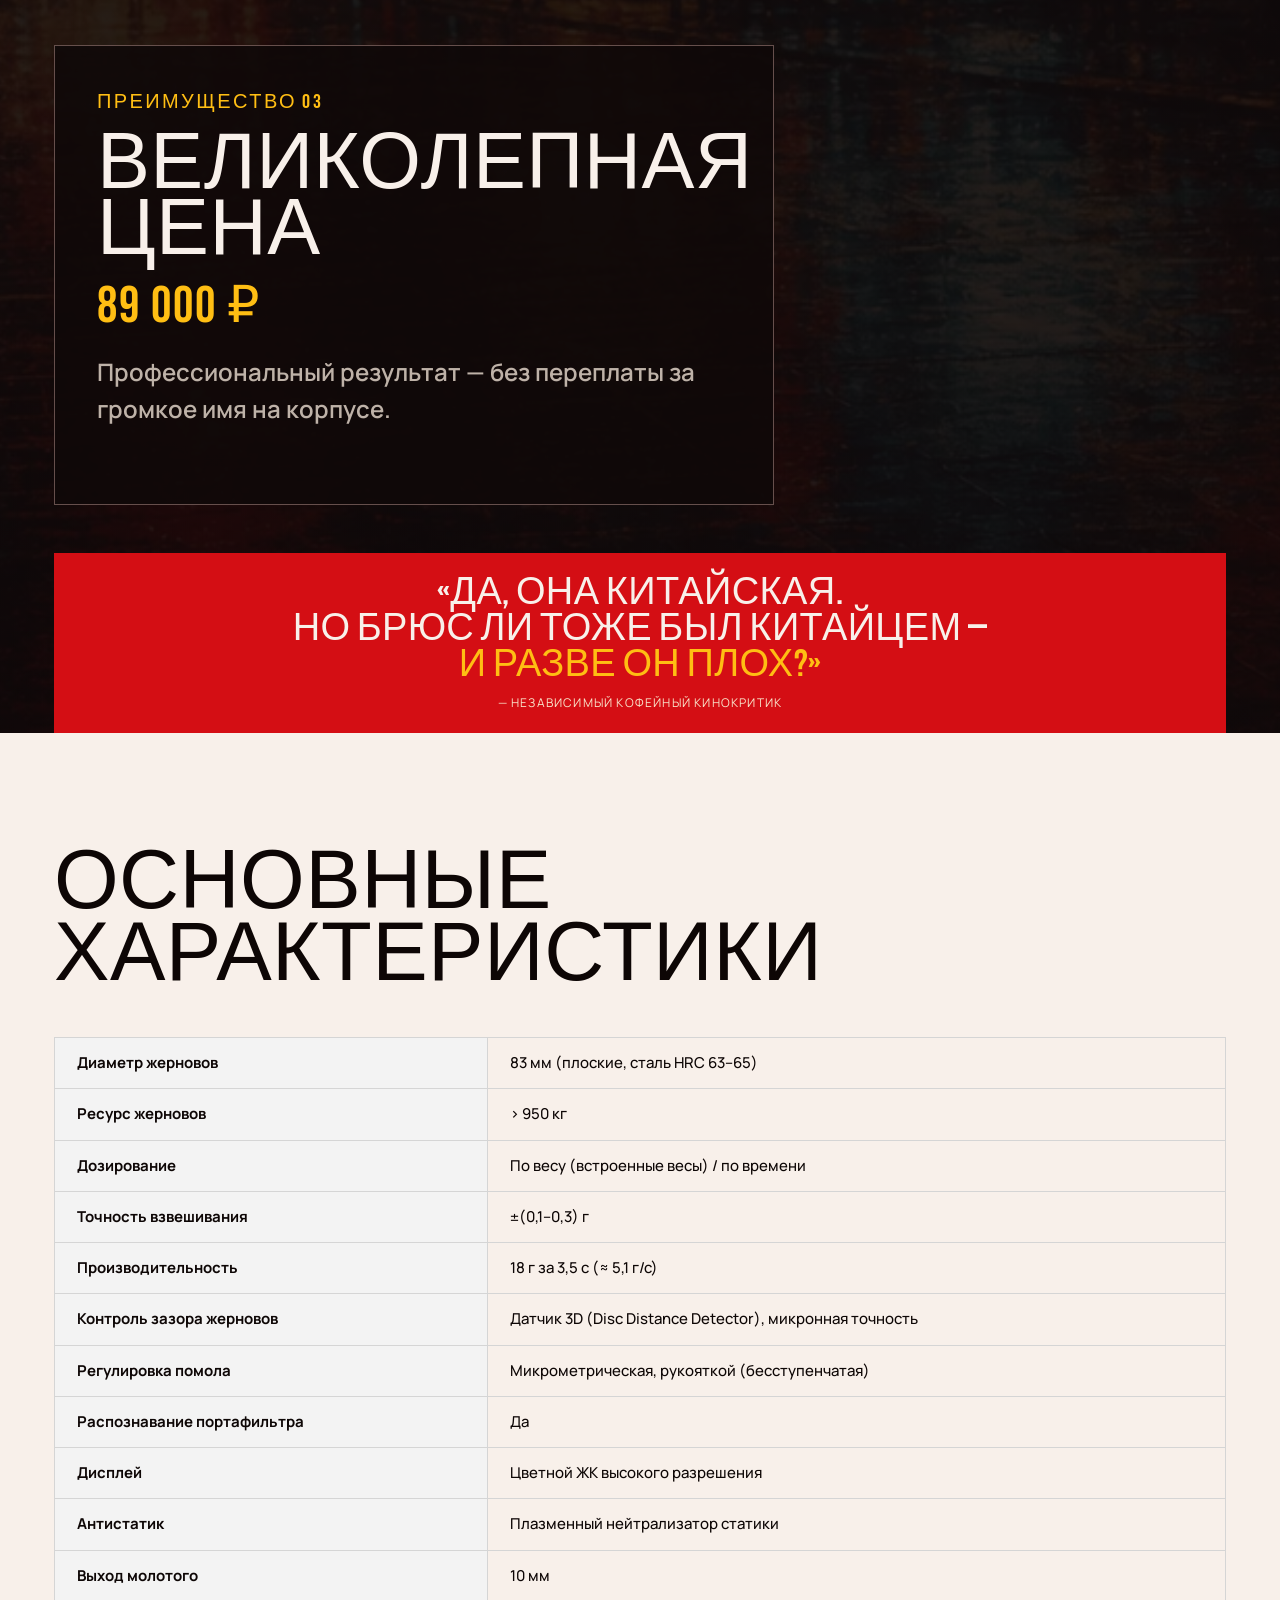
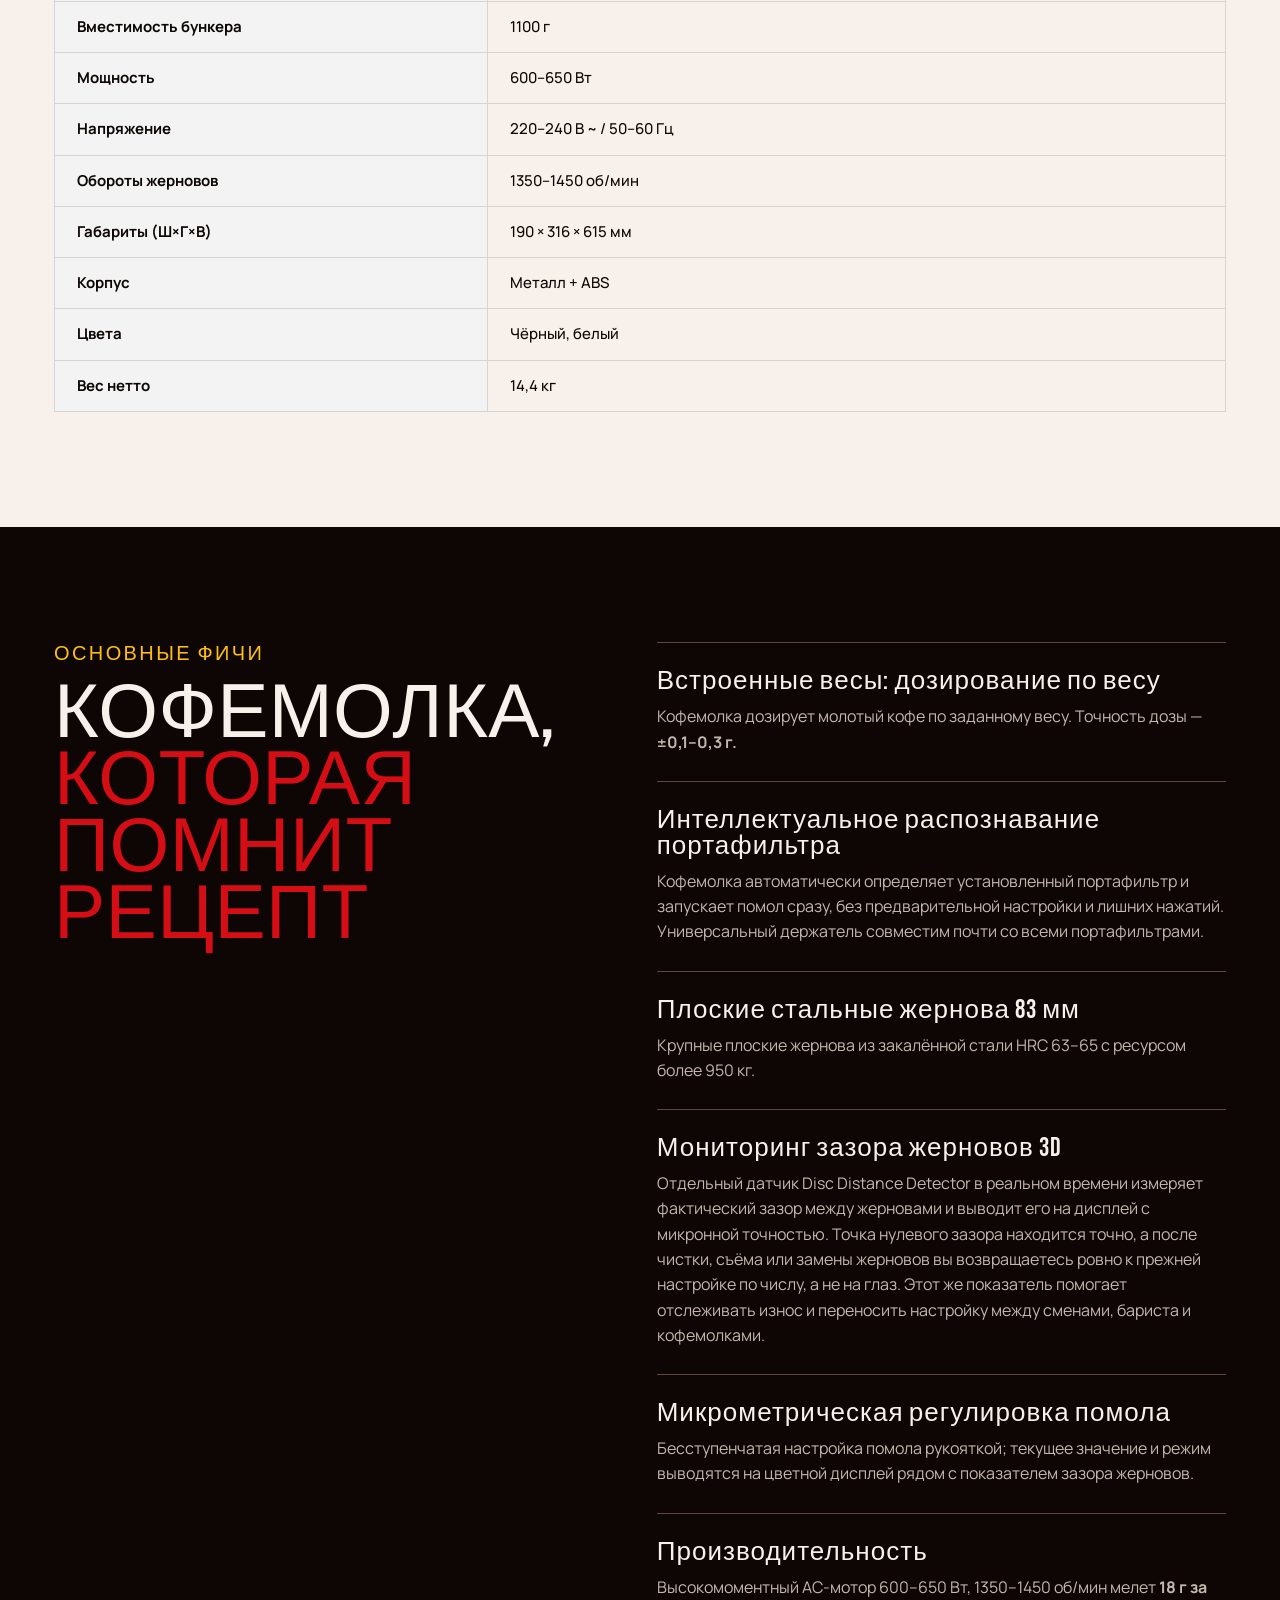
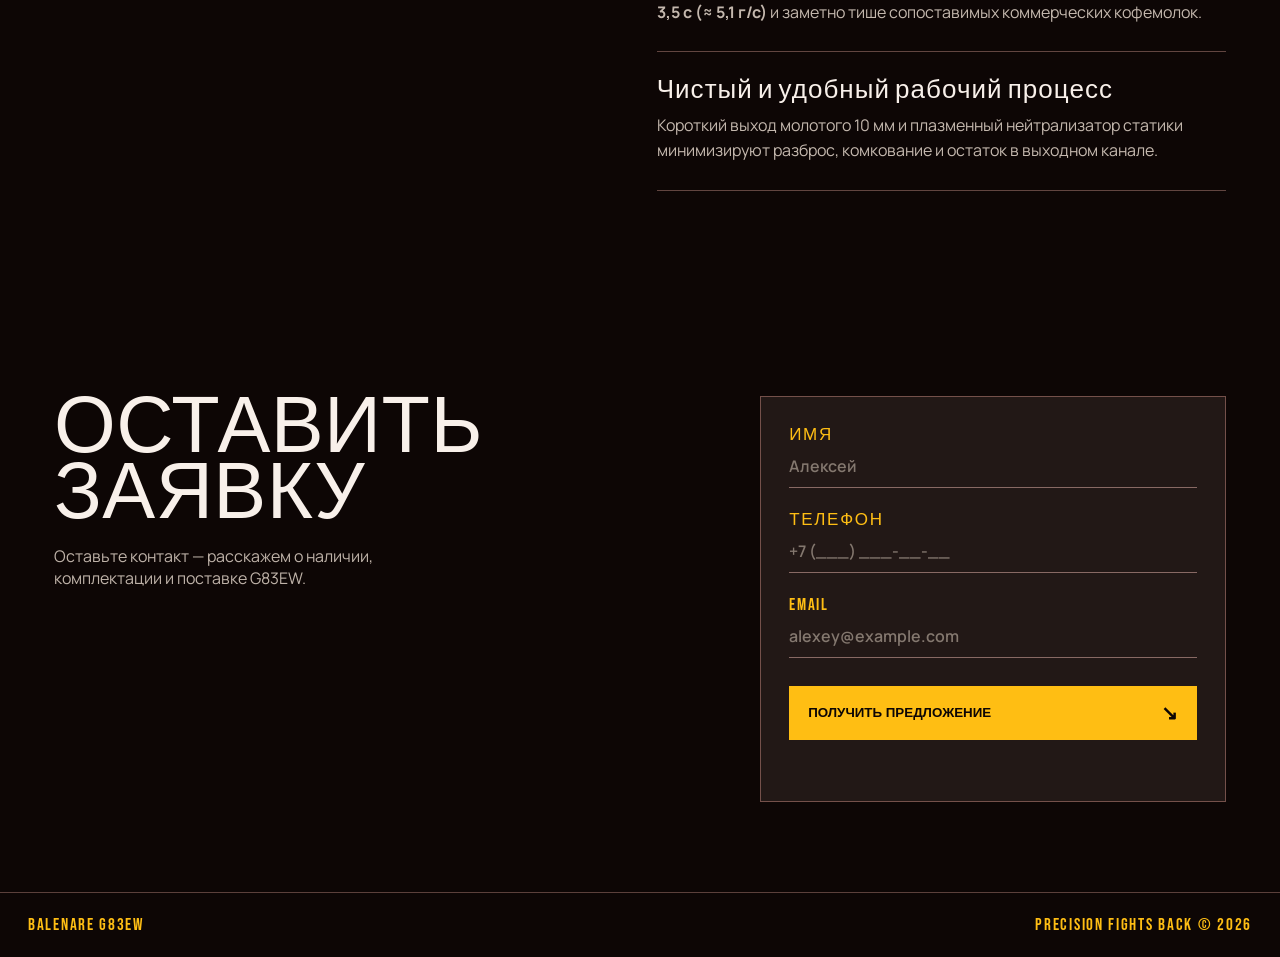
==== commit ed2e041b: "Remove review caption" ====
--- a/index.html
+++ b/index.html
@@ -29,7 +29,7 @@
           </section>
           <article class="target target-weight"><img class="slide-fighter" src="assets/bruce-kick-cutout.webp" alt="" /><span>ПРЕИМУЩЕСТВО 02</span><h2>ВСТРОЕННЫЕ<br />ВЕСЫ</h2><p>Точность помола по весу до ±0,1 г.</p></article>
           <section class="review review-inline" aria-label="Независимый обзор">
-            <div class="review-copy"><p>НЕЗАВИСИМЫЙ ОБЗОР</p><h2>РАСПАКОВКА<br /><i>BALENARE G83EW</i></h2><span>Версия со встроенными весами — в реальном использовании.</span></div>
+            <div class="review-copy"><p>НЕЗАВИСИМЫЙ ОБЗОР</p><h2>РАСПАКОВКА<br /><i>BALENARE G83EW</i></h2></div>
             <div class="review-video"><video controls playsinline preload="metadata" poster="assets/balenare-review-poster.webp"><source src="assets/balenare-g83ew-independent-review.mp4" type="video/mp4" />Ваш браузер не поддерживает видео.</video></div>
           </section>
           <article class="target target-price"><img class="slide-fighter" src="assets/bruce-kick-cutout.webp" alt="" /><span>ПРЕИМУЩЕСТВО 03</span><h2>ВЕЛИКОЛЕПНАЯ<br />ЦЕНА</h2><strong class="target-price-value">89 000 ₽</strong><p>Профессиональный результат — без переплаты за громкое имя на корпусе.</p></article>
